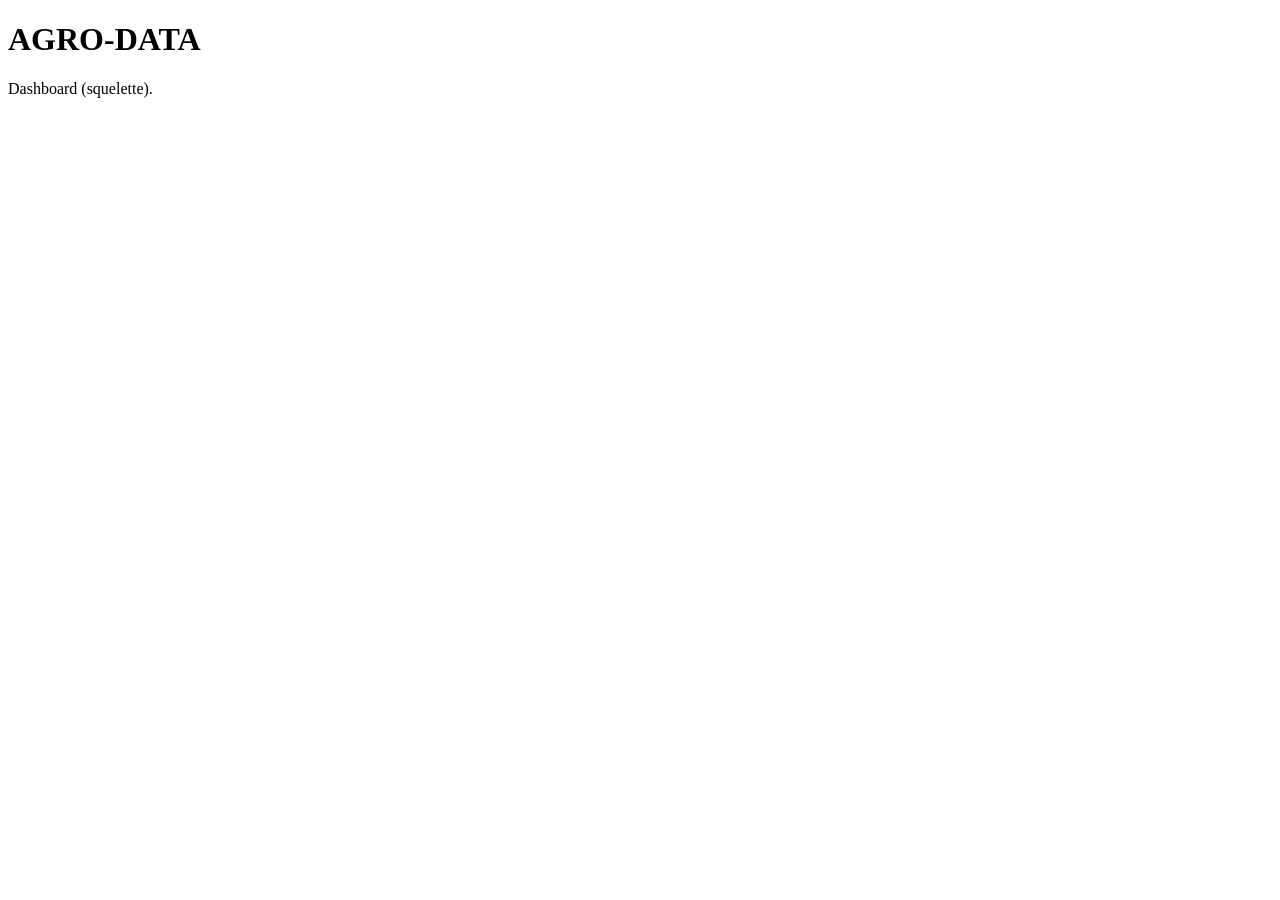
==== dashboard/app.html @ 1328eb4f "feat(structure): arborescence initiale conforme au plan de codage" ====
<!DOCTYPE html>
<html lang="fr">
<head>
  <meta charset="UTF-8">
  <meta name="viewport" content="width=device-width, initial-scale=1.0">
  <title>AGRO-DATA - Dashboard</title>
  <!-- TODO (issues #15, #16 et #22) : KPIs, graphiques, tableau, modals et toasts. -->
</head>
<body>
  <main>
    <h1>AGRO-DATA</h1>
    <p>Dashboard (squelette).</p>
  </main>
</body>
</html>
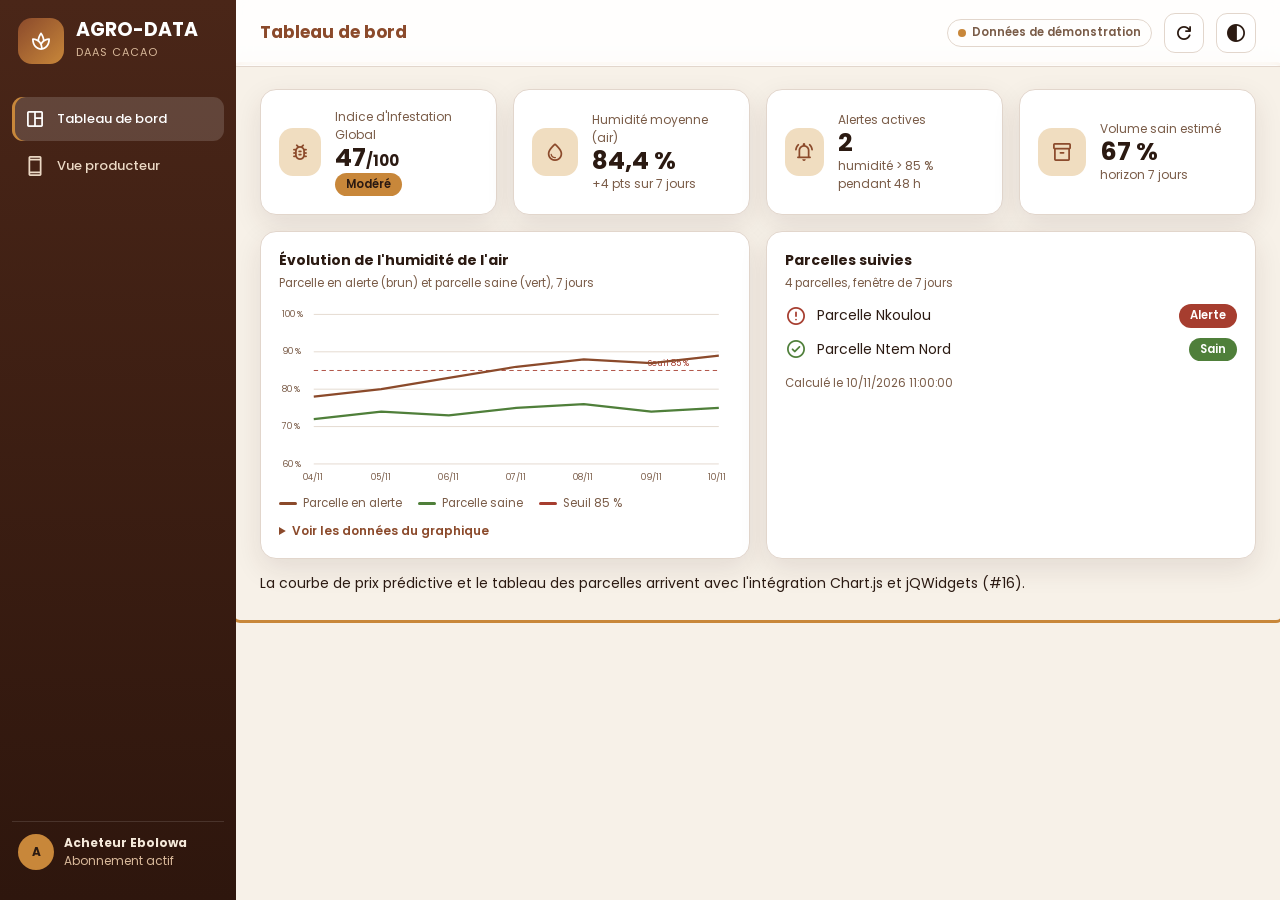
==== commit 85faeada: "feat(b2): page KPIs et vue producteur zero-texte - dashboard/app.html : coquille de l'application (b" ====
--- a/dashboard/app.html
+++ b/dashboard/app.html
@@ -2,14 +2,69 @@
 <html lang="fr">
 <head>
   <meta charset="UTF-8">
-  <meta name="viewport" content="width=device-width, initial-scale=1.0">
-  <title>AGRO-DATA - Dashboard</title>
-  <!-- TODO (issues #15, #16 et #22) : KPIs, graphiques, tableau, modals et toasts. -->
+  <meta name="viewport" content="width=device-width, initial-scale=1.0, viewport-fit=cover">
+  <title>AGRO-DATA - Tableau de bord</title>
+  <meta name="description" content="Indicateurs de risque de pourriture brune du cacao, Ambam, Cameroun.">
+  <!-- Écrans 2 et 5 de la maquette (docs/DESIGN_SYSTEM.md §5). Issues #15, #16, #21. -->
+  <link rel="preconnect" href="https://fonts.googleapis.com">
+  <link rel="preconnect" href="https://fonts.gstatic.com" crossorigin>
+  <link href="https://fonts.googleapis.com/css2?family=Poppins:wght@400;500;600;700&display=swap" rel="stylesheet">
+  <link href="https://fonts.googleapis.com/css2?family=Material+Symbols+Rounded:opsz,wght,FILL@20..48,300..700,0..1&display=swap" rel="stylesheet">
+  <link rel="stylesheet" href="css/tokens.css">
+  <link rel="stylesheet" href="css/app.css">
+  <script src="js/kpis.js" defer></script>
 </head>
 <body>
-  <main>
-    <h1>AGRO-DATA</h1>
-    <p>Dashboard (squelette).</p>
-  </main>
+  <a class="saut" href="#vue">Aller au contenu principal</a>
+
+  <div id="app">
+    <aside>
+      <div class="logo">
+        <i aria-hidden="true"><span class="ms">spa</span></i>
+        <div>
+          <b>AGRO-DATA</b>
+          <small>DAAS CACAO</small>
+        </div>
+      </div>
+
+      <nav id="nav" aria-label="Navigation principale">
+        <button type="button" data-vue="dash" aria-current="page">
+          <span class="ms" aria-hidden="true">space_dashboard</span>Tableau de bord
+        </button>
+        <button type="button" data-vue="prod">
+          <span class="ms" aria-hidden="true">smartphone</span>Vue producteur
+        </button>
+        <!-- Parcelles, Diagnostic IA et API REST : issues #16 et #22. -->
+      </nav>
+
+      <div class="user">
+        <i aria-hidden="true">A</i>
+        <div>
+          <b>Acheteur Ebolowa</b><br>
+          <span style="color:#d9b99a">Abonnement actif</span>
+        </div>
+      </div>
+    </aside>
+
+    <main>
+      <header>
+        <h2 id="titre">Tableau de bord</h2>
+        <span class="sp"></span>
+        <span id="etat-source" class="etat" data-source="demo" role="status">Chargement…</span>
+        <button type="button" class="ib" id="actualiser" aria-label="Actualiser les indicateurs">
+          <span class="ms" aria-hidden="true">refresh</span>
+        </button>
+        <button type="button" class="ib" id="theme" aria-label="Changer de thème" aria-pressed="false">
+          <span class="ms" aria-hidden="true">contrast</span>
+        </button>
+      </header>
+
+      <section id="vue" class="vue" tabindex="-1" aria-label="Indicateurs">
+        <p class="sub">Chargement des indicateurs…</p>
+      </section>
+    </main>
+  </div>
+
+  <div id="toast" role="status" aria-live="polite"></div>
 </body>
 </html>
--- a/dashboard/css/tokens.css
+++ b/dashboard/css/tokens.css
@@ -0,0 +1,99 @@
+/* AGRO-DATA — jetons du design system.
+ * Source : maquettes/agro-data-maquette.html (commit 10e7d3b)
+ * Documentation : docs/DESIGN_SYSTEM.md
+ * Auteur : MEKONTSO Olivier Steve (MOD-B1).
+ */
+
+:root {
+  /* Palette cacao */
+  --brun: #8b4a2b;
+  --brun-f: #3e2219;
+  --brun-m: #5a3020;
+  --or: #c8873a;
+  --creme: #f0ddc0;
+  --fond: #f7f1e8;
+  --carte: #ffffff;
+  --encre: #2b1a12;
+  --gris: #7a5c48;
+  --bord: #e2d6cc;
+
+  /* Sémantique des niveaux (RM2) : ne pas modifier sans mettre à jour le CDC */
+  --ok: #4f7f3a;
+  --mod: #c8873a;
+  --ko: #a63d2f;
+
+  /* Formes */
+  --r-carte: 16px;
+  --r-champ: 12px;
+  --r-boite: 20px;
+  --r-modale: 18px;
+  --r-pastille: 99px;
+  --ombre: 0 10px 28px rgba(62, 34, 25, 0.1);
+  --ombre-boite: 0 24px 60px rgba(0, 0, 0, 0.4);
+
+  /* Typographie */
+  --police: "Poppins", system-ui, sans-serif;
+  --police-icones: "Material Symbols Rounded";
+  --texte: 14px;
+  --titre-ecran: 17px;
+  --titre-carte: 14px;
+  --libelle: 12px;
+  --valeur-kpi: 25px;
+  --libelle-tableau: 11px;
+
+  /* Mise en page */
+  --largeur-barre-laterale: 236px;
+  --largeur-contenu: 1200px;
+  --gap: 16px;
+  --rupture: 820px;
+
+  color-scheme: light;
+}
+
+@media (prefers-color-scheme: dark) {
+  :root:not([data-theme="light"]) {
+    --fond: #1e120d;
+    --carte: #2b1a12;
+    --encre: #f5e9da;
+    --gris: #c9ae98;
+    --bord: #4a2e22;
+    --creme: #3a2419;
+    color-scheme: dark;
+  }
+}
+
+:root[data-theme="dark"] {
+  --fond: #1e120d;
+  --carte: #2b1a12;
+  --encre: #f5e9da;
+  --gris: #c9ae98;
+  --bord: #4a2e22;
+  --creme: #3a2419;
+  color-scheme: dark;
+}
+
+/* Icône Material Symbols : <span class="ms">water_drop</span> */
+.ms {
+  font-family: var(--police-icones);
+  font-weight: 400;
+  font-style: normal;
+  font-size: 22px;
+  line-height: 1;
+  vertical-align: middle;
+  display: inline-block;
+  font-feature-settings: "liga";
+}
+
+/* Pastille de niveau : toujours accompagnée du libellé, jamais la couleur seule */
+.pill {
+  display: inline-block;
+  padding: 3px 11px;
+  border-radius: var(--r-pastille);
+  font-size: 11.5px;
+  font-weight: 600;
+  color: #fff;
+}
+
+.pill.ok { background: var(--ok); }
+.pill.mod { background: var(--mod); }
+.pill.ko { background: var(--ko); }
--- a/dashboard/css/app.css
+++ b/dashboard/css/app.css
@@ -0,0 +1,563 @@
+/* AGRO-DATA — mise en page et composants de l'application.
+ * Source : maquettes/agro-data-maquette.html (commit 10e7d3b)
+ * Jetons : dashboard/css/tokens.css — Documentation : docs/DESIGN_SYSTEM.md
+ * Auteur : MEKONTSO Olivier Steve (MOD-B2, issue #15).
+ *
+ * Corrige les trois points d'accessibilité relevés dans le design system §7 :
+ * focus clavier visible, prefers-reduced-motion, contraste de la pastille
+ * « modéré » (texte encre sur --mod au lieu de blanc).
+ */
+
+* {
+  box-sizing: border-box;
+  margin: 0;
+  padding: 0;
+}
+
+html {
+  height: 100%;
+  padding-top: env(safe-area-inset-top, 0px);
+  background: var(--fond);
+}
+
+body {
+  min-height: 100%;
+  font-family: var(--police);
+  font-size: var(--texte);
+  line-height: 1.5;
+  color: var(--encre);
+  background: var(--fond);
+  -webkit-font-smoothing: antialiased;
+}
+
+/* Lien d'évitement : premier élément focusable de la page */
+.saut {
+  position: absolute;
+  left: 12px;
+  top: -60px;
+  z-index: 300;
+  padding: 10px 16px;
+  border-radius: var(--r-champ);
+  background: var(--brun);
+  color: #fff;
+  font-weight: 600;
+  text-decoration: none;
+  transition: top 0.15s;
+}
+
+.saut:focus {
+  top: 12px;
+}
+
+/* Focus clavier visible partout (absent de la maquette) */
+:focus-visible {
+  outline: 3px solid var(--or);
+  outline-offset: 2px;
+  border-radius: 4px;
+}
+
+/* ===== Structure ===== */
+#app {
+  display: flex;
+  min-height: 100vh;
+}
+
+aside {
+  position: fixed;
+  inset: 0 auto 0 0;
+  z-index: 20;
+  width: var(--largeur-barre-laterale);
+  display: flex;
+  flex-direction: column;
+  padding: 18px 12px;
+  color: #f5e9da;
+  background: linear-gradient(180deg, #4a2618, #2e160d);
+}
+
+.logo {
+  display: flex;
+  gap: 12px;
+  align-items: center;
+  margin-bottom: 22px;
+  padding: 0 6px;
+}
+
+.logo i {
+  display: grid;
+  place-items: center;
+  width: 46px;
+  height: 46px;
+  border-radius: 14px;
+  background: linear-gradient(135deg, var(--brun), var(--or));
+  color: #fff;
+}
+
+.logo b {
+  display: block;
+  font-size: 19px;
+  line-height: 1.1;
+  color: #fff;
+}
+
+.logo small {
+  font-size: 11px;
+  letter-spacing: 1px;
+  color: #d9b99a;
+}
+
+aside nav {
+  flex: 1;
+  margin-top: 8px;
+}
+
+aside nav button {
+  display: flex;
+  gap: 11px;
+  align-items: center;
+  width: 100%;
+  margin: 3px 0;
+  padding: 11px 12px;
+  border: none;
+  border-radius: 11px;
+  background: none;
+  color: #ebd9c5;
+  font: inherit;
+  font-size: 13px;
+  font-weight: 500;
+  text-align: left;
+  cursor: pointer;
+}
+
+aside nav button:hover {
+  background: rgba(255, 255, 255, 0.09);
+}
+
+/* L'entrée active porte une barre --or à gauche (design system §5) */
+aside nav button[aria-current="page"] {
+  color: #fff;
+  background: rgba(255, 255, 255, 0.15);
+  box-shadow: inset 3px 0 0 var(--or);
+}
+
+.user {
+  display: flex;
+  gap: 10px;
+  align-items: center;
+  padding: 12px 6px;
+  border-top: 1px solid rgba(255, 255, 255, 0.12);
+  font-size: 12px;
+}
+
+.user i {
+  display: grid;
+  place-items: center;
+  width: 36px;
+  height: 36px;
+  border-radius: 50%;
+  background: var(--or);
+  color: #2b1a12;
+  font-style: normal;
+  font-weight: 700;
+}
+
+main {
+  flex: 1;
+  min-width: 0;
+  margin-left: var(--largeur-barre-laterale);
+}
+
+header {
+  position: sticky;
+  top: 0;
+  z-index: 10;
+  display: flex;
+  gap: 12px;
+  align-items: center;
+  padding: 13px 24px;
+  border-bottom: 1px solid var(--bord);
+  background: color-mix(in srgb, var(--carte) 90%, transparent);
+  backdrop-filter: blur(8px);
+}
+
+header h2 {
+  font-size: var(--titre-ecran);
+  color: var(--brun);
+}
+
+.sp {
+  flex: 1;
+}
+
+.ib {
+  padding: 8px;
+  border: 1px solid var(--bord);
+  border-radius: 11px;
+  background: var(--carte);
+  color: var(--encre);
+  cursor: pointer;
+}
+
+.ib:hover {
+  border-color: var(--or);
+}
+
+.vue {
+  max-width: var(--largeur-contenu);
+  padding: 22px 24px calc(24px + env(safe-area-inset-bottom, 0px));
+}
+
+/* Indicateur de source des données : API réelle ou jeu de démonstration */
+.etat {
+  display: inline-flex;
+  gap: 6px;
+  align-items: center;
+  padding: 4px 10px;
+  border: 1px solid var(--bord);
+  border-radius: var(--r-pastille);
+  color: var(--gris);
+  font-size: 11.5px;
+  font-weight: 600;
+}
+
+.etat::before {
+  content: "";
+  width: 8px;
+  height: 8px;
+  border-radius: 50%;
+  background: var(--gris);
+}
+
+.etat[data-source="api"]::before {
+  background: var(--ok);
+}
+
+.etat[data-source="demo"]::before {
+  background: var(--mod);
+}
+
+/* ===== Grilles et cartes ===== */
+.grille {
+  display: grid;
+  gap: var(--gap);
+}
+
+.g4 {
+  grid-template-columns: repeat(auto-fit, minmax(210px, 1fr));
+}
+
+.g2 {
+  grid-template-columns: repeat(auto-fit, minmax(340px, 1fr));
+  margin-top: var(--gap);
+}
+
+.card {
+  padding: 18px;
+  border: 1px solid var(--bord);
+  border-radius: var(--r-carte);
+  background: var(--carte);
+  box-shadow: var(--ombre);
+}
+
+.card h3 {
+  font-size: var(--titre-carte);
+  margin-bottom: 4px;
+}
+
+.card .sub {
+  margin-bottom: 12px;
+  color: var(--gris);
+  font-size: 11.5px;
+}
+
+.kpi {
+  display: flex;
+  gap: 14px;
+  align-items: center;
+}
+
+.kpi .ic {
+  display: grid;
+  place-items: center;
+  width: 48px;
+  height: 48px;
+  border-radius: 14px;
+  background: var(--creme);
+  color: var(--brun);
+}
+
+.kpi small {
+  display: block;
+  color: var(--gris);
+  font-size: 12px;
+}
+
+.kpi b {
+  display: block;
+  font-size: var(--valeur-kpi);
+  line-height: 1.15;
+}
+
+/* ===== Pastilles et barres ===== */
+/* Le texte blanc sur --mod ne passe pas le contraste AA (3,0:1) : on passe
+ * en encre, ce qui donne 5,5:1. La couleur de niveau reste inchangée. */
+.pill.mod {
+  color: var(--encre);
+}
+
+.barre {
+  height: 7px;
+  min-width: 70px;
+  overflow: hidden;
+  border-radius: 9px;
+  background: var(--bord);
+}
+
+.barre i {
+  display: block;
+  height: 100%;
+  border-radius: 9px;
+}
+
+/* ===== Graphique SVG ===== */
+.graphique {
+  margin: 0;
+}
+
+.graphique svg {
+  display: block;
+  width: 100%;
+  height: auto;
+}
+
+.graphique svg text {
+  fill: var(--gris);
+  font-family: var(--police);
+  font-size: 10px;
+}
+
+.legende {
+  display: flex;
+  gap: 16px;
+  flex-wrap: wrap;
+  margin-top: 8px;
+  color: var(--gris);
+  font-size: 11.5px;
+}
+
+.legende span {
+  display: inline-flex;
+  gap: 6px;
+  align-items: center;
+}
+
+.legende i {
+  width: 18px;
+  height: 3px;
+  border-radius: 2px;
+}
+
+/* Alternative textuelle du graphique, pour les lecteurs d'écran */
+details.donnees {
+  margin-top: 10px;
+  font-size: 12px;
+}
+
+details.donnees summary {
+  color: var(--brun);
+  font-weight: 600;
+  cursor: pointer;
+}
+
+details.donnees table {
+  margin-top: 8px;
+}
+
+/* ===== Tableaux ===== */
+.scroll {
+  overflow-x: auto;
+}
+
+table {
+  width: 100%;
+  min-width: 480px;
+  border-collapse: collapse;
+  font-size: 13px;
+}
+
+th {
+  padding: 10px;
+  border-bottom: 2px solid var(--bord);
+  color: var(--gris);
+  font-size: var(--libelle-tableau);
+  letter-spacing: 0.8px;
+  text-align: left;
+  text-transform: uppercase;
+}
+
+td {
+  padding: 11px 10px;
+  border-bottom: 1px solid var(--bord);
+}
+
+/* ===== Vue producteur « zéro-texte » ===== */
+.zt {
+  max-width: 460px;
+  margin: 0 auto;
+  text-align: center;
+}
+
+.feu {
+  display: grid;
+  place-items: center;
+  width: 190px;
+  height: 190px;
+  margin: 10px auto 22px;
+  border-radius: 50%;
+  color: #fff;
+  box-shadow: 0 14px 40px rgba(0, 0, 0, 0.25);
+}
+
+.feu .ms {
+  font-size: 96px;
+}
+
+.gros {
+  display: grid;
+  grid-template-columns: 1fr 1fr;
+  gap: 14px;
+}
+
+.gros button {
+  padding: 24px 10px;
+  border: 2px solid var(--bord);
+  border-radius: var(--r-boite);
+  background: var(--carte);
+  color: var(--brun);
+  font: inherit;
+  cursor: pointer;
+  transition: border-color 0.2s, transform 0.2s;
+}
+
+.gros button:hover {
+  border-color: var(--or);
+  transform: translateY(-2px);
+}
+
+.gros .ms {
+  display: block;
+  margin-bottom: 6px;
+  font-size: 52px;
+}
+
+.gros b {
+  font-size: 20px;
+}
+
+/* ===== Toasts ===== */
+#toast {
+  position: fixed;
+  right: 18px;
+  bottom: calc(18px + env(safe-area-inset-bottom, 0px));
+  z-index: 200;
+  display: flex;
+  flex-direction: column;
+  gap: 8px;
+}
+
+.t {
+  display: flex;
+  gap: 10px;
+  align-items: center;
+  padding: 12px 16px;
+  border-left: 4px solid var(--or);
+  border-radius: var(--r-champ);
+  background: var(--brun-f);
+  color: #fff;
+  box-shadow: var(--ombre);
+  animation: entree 0.3s;
+}
+
+@keyframes entree {
+  from {
+    opacity: 0;
+    transform: translateY(14px);
+  }
+}
+
+/* ===== Préférences d'affichage ===== */
+@media (prefers-reduced-motion: reduce) {
+  *,
+  *::before,
+  *::after {
+    animation-duration: 0.01ms !important;
+    animation-iteration-count: 1 !important;
+    transition-duration: 0.01ms !important;
+    scroll-behavior: auto !important;
+  }
+}
+
+@media (max-width: 820px) {
+  aside {
+    position: static;
+    inset: auto;
+    width: 100%;
+    flex-direction: row;
+    align-items: center;
+    padding: 8px;
+    overflow-x: auto;
+  }
+
+  aside .logo b,
+  aside .logo small,
+  aside .user {
+    display: none;
+  }
+
+  aside .logo {
+    margin: 0;
+  }
+
+  aside nav {
+    display: flex;
+    margin: 0;
+  }
+
+  aside nav button {
+    width: auto;
+    white-space: nowrap;
+  }
+
+  #app {
+    flex-direction: column;
+  }
+
+  main {
+    margin-left: 0;
+  }
+
+  .vue {
+    padding: 16px;
+  }
+
+  header {
+    padding: 12px 16px;
+  }
+}
+
+/* ===== Impression ===== */
+@media print {
+  aside,
+  header .ib,
+  #toast {
+    display: none;
+  }
+
+  main {
+    margin-left: 0;
+  }
+
+  .card {
+    box-shadow: none;
+    break-inside: avoid;
+  }
+}
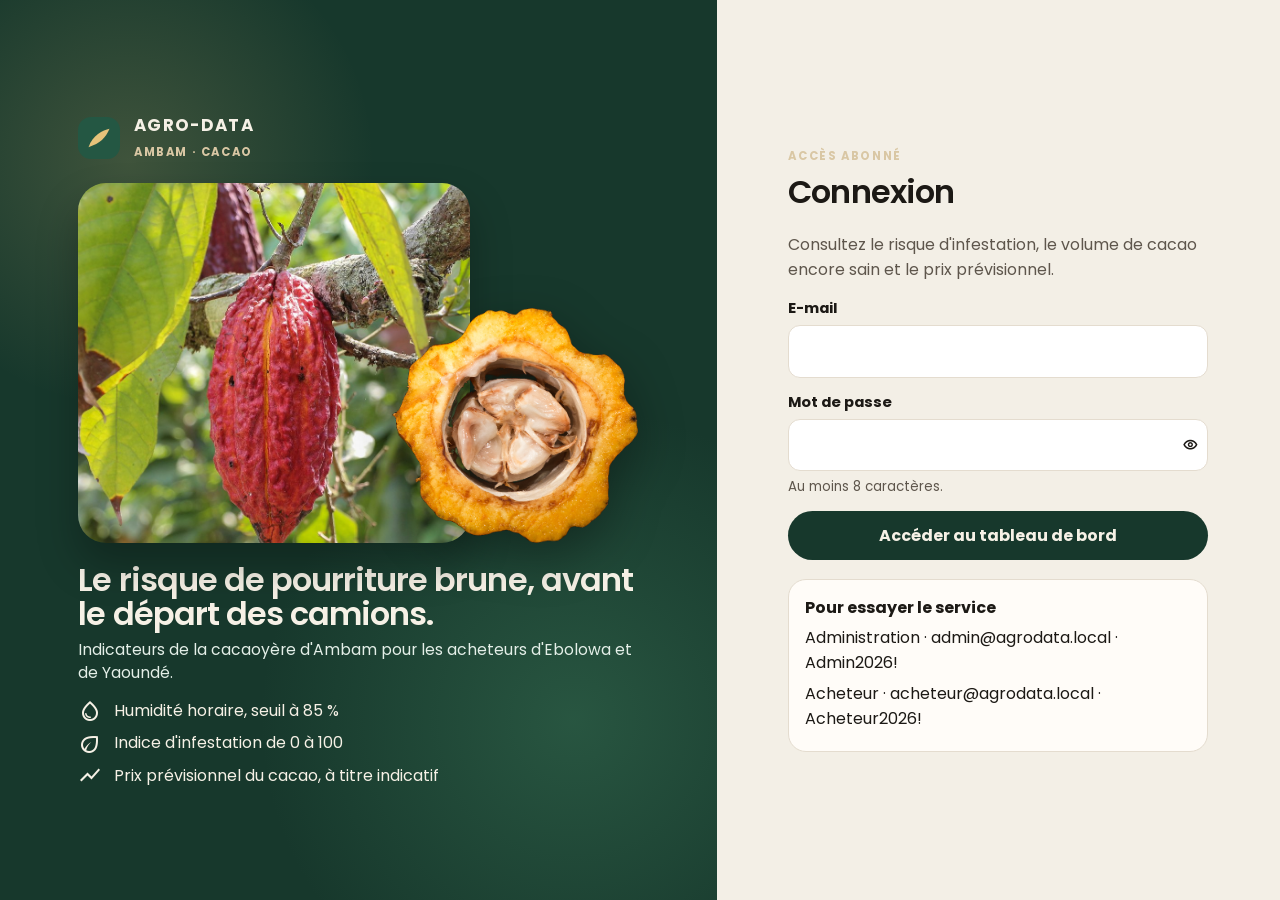
==== commit c4df1bc0: "version fonctionnelle" ====
--- a/dashboard/app.html
+++ b/dashboard/app.html
@@ -1,70 +1,94 @@
+<!--
+  Rôle : application dashboard (indicateurs, graphiques, tableaux, gestion).
+  Auteur : NEGOUE Patrick
+  Bloc : B (MOD-B3, MOD-B4)
+-->
 <!DOCTYPE html>
 <html lang="fr">
 <head>
-  <meta charset="UTF-8">
-  <meta name="viewport" content="width=device-width, initial-scale=1.0, viewport-fit=cover">
-  <title>AGRO-DATA - Tableau de bord</title>
-  <meta name="description" content="Indicateurs de risque de pourriture brune du cacao, Ambam, Cameroun.">
-  <!-- Écrans 2 et 5 de la maquette (docs/DESIGN_SYSTEM.md §5). Issues #15, #16, #21. -->
+  <meta charset="utf-8">
+  <meta name="viewport" content="width=device-width, initial-scale=1">
+  <title>Tableau de bord · AGRO-DATA</title>
+  <link rel="icon" href="data:image/svg+xml,%3Csvg xmlns='http://www.w3.org/2000/svg' viewBox='0 0 32 32'%3E%3Crect width='32' height='32' rx='8' fill='%2317382c'/%3E%3Cpath d='M8 23c3-9 11-13 16-14-3 7-7 11-16 14z' fill='%23e7c27a'/%3E%3C/svg%3E">
   <link rel="preconnect" href="https://fonts.googleapis.com">
   <link rel="preconnect" href="https://fonts.gstatic.com" crossorigin>
-  <link href="https://fonts.googleapis.com/css2?family=Poppins:wght@400;500;600;700&display=swap" rel="stylesheet">
-  <link href="https://fonts.googleapis.com/css2?family=Material+Symbols+Rounded:opsz,wght,FILL@20..48,300..700,0..1&display=swap" rel="stylesheet">
-  <link rel="stylesheet" href="css/tokens.css">
+  <link href="https://fonts.googleapis.com/css2?family=Poppins:wght@400;500;600;700&family=Material+Symbols+Outlined:opsz,wght,FILL,GRAD@24,400,0,0&display=swap" rel="stylesheet">
+  <link rel="stylesheet" href="vendor/jqwidgets/styles/jqx.base.css">
   <link rel="stylesheet" href="css/app.css">
-  <script src="js/kpis.js" defer></script>
+  <script>
+    if (location.protocol === "file:") document.documentElement.classList.add("file-protocol");
+  </script>
 </head>
 <body>
-  <a class="saut" href="#vue">Aller au contenu principal</a>
-
-  <div id="app">
-    <aside>
-      <div class="logo">
-        <i aria-hidden="true"><span class="ms">spa</span></i>
+  <p class="file-banner">
+    Ouvrez AGRO-DATA depuis son adresse web. Le fichier ouvert directement dans le navigateur ne charge pas la configuration.
+  </p>
+  <div class="app-shell">
+    <aside class="sidebar" id="sidebar">
+      <div class="brand">
+        <svg width="36" height="36" viewBox="0 0 32 32" aria-hidden="true">
+          <rect width="32" height="32" rx="10" fill="#245743"/>
+          <path d="M8 23c3-9 11-13 16-14-3 7-7 11-16 14z" fill="#e7c27a"/>
+        </svg>
         <div>
-          <b>AGRO-DATA</b>
-          <small>DAAS CACAO</small>
+          <strong>AGRO-DATA</strong>
+          <small>Ambam · cacao</small>
         </div>
       </div>
-
-      <nav id="nav" aria-label="Navigation principale">
-        <button type="button" data-vue="dash" aria-current="page">
-          <span class="ms" aria-hidden="true">space_dashboard</span>Tableau de bord
-        </button>
-        <button type="button" data-vue="prod">
-          <span class="ms" aria-hidden="true">smartphone</span>Vue producteur
-        </button>
-        <!-- Parcelles, Diagnostic IA et API REST : issues #16 et #22. -->
-      </nav>
-
-      <div class="user">
-        <i aria-hidden="true">A</i>
-        <div>
-          <b>Acheteur Ebolowa</b><br>
-          <span style="color:#d9b99a">Abonnement actif</span>
-        </div>
+      <button class="side-link is-active" type="button" data-nav="dashboard" aria-current="page"><span class="material-symbols-outlined" aria-hidden="true">dashboard</span> Tableau de bord</button>
+      <button class="side-link" type="button" data-nav="mesures"><span class="material-symbols-outlined" aria-hidden="true">monitoring</span> Mesures</button>
+      <button class="side-link" type="button" data-nav="parcelles"><span class="material-symbols-outlined" aria-hidden="true">yard</span> Parcelles</button>
+      <button class="side-link" type="button" data-nav="appareils"><span class="material-symbols-outlined" aria-hidden="true">sensors</span> Appareils</button>
+      <button class="side-link" type="button" data-nav="abonnes"><span class="material-symbols-outlined" aria-hidden="true">group</span> Abonnés</button>
+      <button class="side-link" type="button" data-nav="terrain"><span class="material-symbols-outlined" aria-hidden="true">eco</span> Lecture terrain</button>
+      <button class="side-link" type="button" data-nav="journal"><span class="material-symbols-outlined" aria-hidden="true">receipt_long</span> Journal des prix</button>
+      <div class="sidebar-foot">
+        <p id="mode-label" class="mode-label"></p>
+        <button id="reset-demo" class="btn btn-ghost" type="button" data-action="reset-demo" hidden>Réinitialiser</button>
+        <button class="btn btn-ghost" type="button" data-action="logout">Quitter</button>
       </div>
     </aside>
-
-    <main>
-      <header>
-        <h2 id="titre">Tableau de bord</h2>
-        <span class="sp"></span>
-        <span id="etat-source" class="etat" data-source="demo" role="status">Chargement…</span>
-        <button type="button" class="ib" id="actualiser" aria-label="Actualiser les indicateurs">
-          <span class="ms" aria-hidden="true">refresh</span>
-        </button>
-        <button type="button" class="ib" id="theme" aria-label="Changer de thème" aria-pressed="false">
-          <span class="ms" aria-hidden="true">contrast</span>
-        </button>
+    <button class="nav-backdrop" type="button" data-action="menu" aria-label="Fermer le menu"></button>
+    <div class="workspace">
+      <header class="topbar">
+        <div class="topbar-title">
+          <button class="icon-btn menu-btn" type="button" data-action="menu" aria-label="Ouvrir le menu" aria-expanded="false" aria-controls="sidebar">
+            <span class="material-symbols-outlined" aria-hidden="true">menu</span>
+          </button>
+          <div>
+            <p class="eyebrow">AGRO-DATA</p>
+            <h1 id="view-title">Tableau de bord</h1>
+          </div>
+        </div>
+        <div class="user-chip">
+          <span class="material-symbols-outlined" aria-hidden="true">account_circle</span>
+          <span>
+            <strong id="user-name"></strong>
+            <small id="user-role"></small>
+          </span>
+        </div>
       </header>
-
-      <section id="vue" class="vue" tabindex="-1" aria-label="Indicateurs">
-        <p class="sub">Chargement des indicateurs…</p>
-      </section>
-    </main>
+      <main id="view"></main>
+    </div>
   </div>
-
-  <div id="toast" role="status" aria-live="polite"></div>
+  <div id="toast-root" aria-live="polite"></div>
+  <div id="modal-root"></div>
+  <script src="vendor/jquery.min.js"></script>
+  <script src="vendor/jqwidgets/jqxcore.js"></script>
+  <script src="vendor/jqwidgets/jqxdata.js"></script>
+  <script src="vendor/jqwidgets/jqxbuttons.js"></script>
+  <script src="vendor/jqwidgets/jqxscrollbar.js"></script>
+  <script src="vendor/jqwidgets/jqxmenu.js"></script>
+  <script src="vendor/jqwidgets/jqxcheckbox.js"></script>
+  <script src="vendor/jqwidgets/jqxlistbox.js"></script>
+  <script src="vendor/jqwidgets/jqxdropdownlist.js"></script>
+  <script src="vendor/jqwidgets/jqxgrid.js"></script>
+  <script src="vendor/jqwidgets/jqxgrid.selection.js"></script>
+  <script src="vendor/jqwidgets/jqxgrid.columnsresize.js"></script>
+  <script src="vendor/jqwidgets/jqxgrid.filter.js"></script>
+  <script src="vendor/jqwidgets/jqxgrid.sort.js"></script>
+  <script src="vendor/jqwidgets/jqxgrid.pager.js"></script>
+  <script src="vendor/chart.umd.min.js"></script>
+  <script type="module" src="js/app.js"></script>
 </body>
 </html>
--- a/dashboard/vendor/jqwidgets/styles/jqx.base.css
+++ b/dashboard/vendor/jqwidgets/styles/jqx.base.css
@@ -0,0 +1,9267 @@
+﻿:root {
+    --jqx-grid-row-height: 36px;
+    --jqx-grid-column-height: 48px;
+    --jqx-grid-show-column-lines: 1;
+    --jqx-list-item-height: -1;
+    --jqx-grid-filter-menu-items-height: 30px;
+    --jqx-dropdown-animation: transform;
+    --jqx-datetimeinput-dropdown-height: 280px;
+    --jqx-datetimeinput-dropdown-width: 280px;
+    --jqx-calendar-header-height: 40px;
+    --jqx-calendar-title-height: 49px;
+    --jqx-icon-calendar: '\e829';
+    /* Code of calendar icon */
+    --jqx-icon-filter: '\f0b0';
+    /* Code of filter icon */
+    --jqx-icon-menu: '\f0c9';
+    /* Code of menu icon */
+    --jqx-icon-check: '\e908';
+    /* Code of check icon */
+    --jqx-icon-first-page: '\e900';
+    /* Code of first page icon */
+    --jqx-icon-arrow-down: '\e901';
+    /* Code of down arrow icon */
+    --jqx-icon-arrow-left: '\e902';
+    /* Code of left arrow icon */
+    --jqx-icon-arrow-right: '\e903';
+    /* Code of right arrow icon */
+    --jqx-icon-arrow-up: '\e904';
+    /* Code of up arrow icon */
+    --jqx-icon-arrow-down-filled: '\e812';
+    /* Code of filled down arrow icon */
+    --jqx-icon-arrow-left-filled: '\e816';
+    /* Code of filled left arrow icon */
+    --jqx-icon-arrow-right-filled: '\e81e';
+    /* Code of filled right arrow icon */
+    --jqx-icon-arrow-up-filled: '\e815';
+    /* Code of filled up arrow icon */
+    --jqx-icon-visibility: '\e90d';
+    /* Code of visibility icon */
+    --jqx-icon-visibility-off: '\e90e';
+    /* Code of visibility off icon */
+    --jqx-icon-last-page: '\e905';
+    /* Code of last page icon */
+    --jqx-icon-close: '\e80d';
+    /* Code of close icon */
+    --jqx-icon-search: '\e828';
+    /* Code of search icon */
+    --jqx-border-radius: 4px;
+    --jqx-font-family: "Roboto", "Helvetica Neue", Helvetica, Arial, sans-serif;
+    --jqx-font-size: 14px;
+    --jqx-action-button-size: 25px;
+}
+
+/*Rounded Corners*/
+/*top-left rounded Corners*/
+.jqx-rc-tl {
+    -moz-border-radius-topleft: 3px;
+    -webkit-border-top-left-radius: 3px;
+    border-top-left-radius: 3px;
+}
+
+/*top-right rounded Corners*/
+.jqx-rc-tr {
+    -moz-border-radius-topright: 3px;
+    -webkit-border-top-right-radius: 3px;
+    border-top-right-radius: 3px;
+}
+
+/*bottom-left rounded Corners*/
+.jqx-rc-bl {
+    -moz-border-radius-bottomleft: 3px;
+    -webkit-border-bottom-left-radius: 3px;
+    border-bottom-left-radius: 3px;
+}
+
+/*bottom-right rounded Corners*/
+.jqx-rc-br {
+    -moz-border-radius-bottomright: 3px;
+    -webkit-border-bottom-right-radius: 3px;
+    border-bottom-right-radius: 3px;
+}
+
+/*top rounded Corners*/
+.jqx-rc-t {
+    -moz-border-radius-topleft: 3px;
+    -webkit-border-top-left-radius: 3px;
+    border-top-left-radius: 3px;
+    -moz-border-radius-topright: 3px;
+    -webkit-border-top-right-radius: 3px;
+    border-top-right-radius: 3px;
+}
+
+/*bottom rounded Corners*/
+.jqx-rc-b {
+    -moz-border-radius-bottomleft: 3px;
+    -webkit-border-bottom-left-radius: 3px;
+    border-bottom-left-radius: 3px;
+    -moz-border-radius-bottomright: 3px;
+    -webkit-border-bottom-right-radius: 3px;
+    border-bottom-right-radius: 3px;
+}
+
+/*right rounded Corners*/
+.jqx-rc-r {
+    -moz-border-radius-topright: 3px;
+    -webkit-border-top-right-radius: 3px;
+    border-top-right-radius: 3px;
+    -moz-border-radius-bottomright: 3px;
+    -webkit-border-bottom-right-radius: 3px;
+    border-bottom-right-radius: 3px;
+}
+
+/*left rounded Corners*/
+.jqx-rc-l {
+    -moz-border-radius-topleft: 3px;
+    -webkit-border-top-left-radius: 3px;
+    border-top-left-radius: 3px;
+    -moz-border-radius-bottomleft: 3px;
+    -webkit-border-bottom-left-radius: 3px;
+    border-bottom-left-radius: 3px;
+}
+
+/*all rounded Corners*/
+.jqx-rc-all {
+    -moz-border-radius: 3px;
+    -webkit-border-radius: 3px;
+    border-radius: 3px;
+}
+
+/*reset rounded corners*/
+.jqx-rc-reset {
+    -moz-border-radius: 0px !important;
+    -webkit-border-radius: 0px !important;
+    border-radius: 0px !important;
+}
+
+/*Reset Style*/
+.jqx-reset {
+    padding: 0;
+    margin: 0;
+    border: none;
+    background: transparent;
+    outline: none;
+    box-sizing: content-box;
+}
+
+.jqx-clear {
+    align: left;
+    valign: top;
+    left: 0px;
+    top: 0px;
+    -webkit-appearance: none !important;
+    outline: none !important;
+    padding: 0px;
+    margin: 0px;
+}
+
+.jqx-popup {
+    box-sizing: content-box;
+}
+
+.jqx-position-reset {
+    position: static !important;
+}
+
+.jqx-border-reset {
+    border: none !important;
+}
+
+.jqx-overflow-hidden {
+    overflow: hidden !important;
+}
+
+.jqx-position-relative {
+    position: relative !important;
+}
+
+.jqx-position-absolute {
+    position: absolute !important;
+}
+
+.jqx-max-size {
+    width: 100% !important;
+    height: 100% !important;
+}
+
+.jqx-background-reset {
+    background: transparent !important;
+}
+
+/*Disable browser selection*/
+.jqx-disableselect {
+    -webkit-user-select: none;
+    -moz-user-select: none;
+    user-select: none;
+    -ms-user-select: none;
+    -webkit-touch-callout: none;
+    -webkit-tap-highlight-color: rgba(0, 0, 0, 0);
+}
+
+.jqx-enableselect {
+    -webkit-user-select: text;
+    -moz-user-select: text;
+    -ms-user-select: text;
+    user-select: all;
+}
+
+.jqx-hideborder {
+    border: none !important;
+}
+
+.jqx-hidescrollbars {
+    overflow: hidden !important;
+}
+
+/*jqxButton, jqxToggleButton, jqxRepeatButton Style*/
+.jqx-button {
+    outline: none;
+    border: 1px solid transparent;
+    padding: 5px;
+    text-align: center;
+    vertical-align: central;
+    margin: 0 0 0 0;
+    cursor: default;
+}
+
+.jqx-button[aria-disabled="true"] {
+    pointer-events: none;
+}
+
+button.jqx-button,
+input[type=button].jqx-button,
+input[type=submit].jqx-button {
+    box-sizing: border-box !important;
+    -moz-box-sizing: border-box !important;
+}
+
+.jqx-buttongroup {}
+
+.jqx-group-button-normal {
+    vertical-align: middle;
+    text-align: center;
+}
+
+/*applied to the link button's anchor element.*/
+.jqx-link {
+    text-decoration: none;
+    color: #111111;
+}
+
+/*shows elements.*/
+.jqx-visible {
+    display: block;
+}
+
+/*hides elements.*/
+.jqx-hidden {
+    display: none;
+}
+
+.jqx-widget,
+.jqx-widget-content,
+.jqx-widget-header,
+.jqx-fill-state-normal {
+    line-height: 1.231;
+}
+
+/*jqxGauge Style*/
+.jqx-gauge-label,
+.jqx-gauge-caption {
+    fill: #333333;
+    color: #333333;
+    font-size: 11px;
+    font-family: Verdana;
+}
+
+.jqx-knob {
+    text-align: center;
+}
+
+/*jqxChart Style*/
+.jqx-knob-label,
+.jqx-chart-axis-text,
+.jqx-chart-label-text,
+.jqx-chart-tooltip-text,
+.jqx-chart-legend-text {
+    fill: #333333;
+    color: #333333;
+    font-size: 11px;
+    font-family: Verdana;
+}
+
+.jqx-chart-axis-description {
+    fill: #555555;
+    color: #555555;
+    font-size: 11px;
+    font-family: Verdana;
+}
+
+.jqx-chart-title-text {
+    fill: #111111;
+    color: #111111;
+    font-size: 14px;
+    font-weight: bold;
+    font-family: Verdana;
+}
+
+.jqx-chart-title-description {
+    fill: #111111;
+    color: #111111;
+    font-size: 12px;
+    font-weight: normal;
+    font-family: Verdana;
+}
+
+/*applied to the Grid's element.*/
+.jqx-grid {
+    overflow: hidden;
+    border-style: solid;
+    border-width: 1px;
+}
+
+.jqx-grid .jqx-adaptive-table {
+    border-collapse: collapse;
+    border: none;
+    width: 100%;
+}
+
+.jqx-grid .jqx-adaptive-table td,
+.jqx-grid .jqx-adaptive-table th {
+    border-bottom: 1px solid #ddd;
+    padding: 8px;
+    overflow: auto;
+}
+
+.jqx-grid .jqx-adaptive-table tr:nth-child(even) {
+    background-color: #f2f2f2;
+}
+
+.jqx-grid .jqx-adaptive-table th {
+    padding-top: 12px;
+    padding-bottom: 12px;
+    text-align: left;
+    background-color: #4CAF50;
+    color: white;
+}
+
+.jqx-grid .jqx-adaptive-view a {
+    padding: 10px;
+    text-decoration: none;
+    color: orangered;
+}
+
+/*applied to the Pager.*/
+.jqx-grid-pager {
+    border: none;
+    border-top: 1px solid transparent;
+}
+
+/*applied to the Top Pager.*/
+.jqx-grid-pager-top {
+    border: none;
+    border-bottom: 1px solid transparent;
+}
+
+.jqx-grid-pager-number {
+    padding: 2px 5px;
+    text-decoration: none;
+    margin: 1px;
+    border: 1px solid transparent;
+    color: inherit !important;
+    outline: none;
+    font-weight: normal !important;
+    line-height: 14px;
+}
+
+.jqx-grid-menu-item-touch {
+    padding-top: 6px !important;
+    padding-bottom: 6px !important;
+}
+
+/*applied to the Grid's bottom-right area between the horizontal and vertical scrollbars.*/
+.jqx-grid-bottomright {}
+
+/*applied to the Grid's header area.*/
+.jqx-grid-header {
+    border-style: solid;
+    border-width: 0px 0px 1px 0px;
+    overflow: hidden;
+    border-color: transparent;
+    margin: 0px;
+    padding: 0px;
+}
+
+/*applied to the columns.*/
+.jqx-grid-column-header,
+.jqx-grid-columngroup-header {
+    border-style: solid;
+    border-width: 0px 1px 0px 0px;
+    border-color: transparent;
+    white-space: nowrap;
+    border-style: solid;
+    font-weight: normal;
+    overflow: hidden;
+    text-align: left;
+    padding: 0px;
+    margin: 0px;
+}
+
+.jqx-grid-column-header-rtl,
+.jqx-grid-columngroup-header-rtl {
+    border-width: 0px 0px 0px 1px;
+}
+
+.jqx-grid-columngroup-header {
+    border-bottom-width: 1px;
+    border-left-width: 1px;
+}
+
+/*applied to the column's button.*/
+.jqx-grid-column-menubutton {
+    border-style: solid;
+    border-width: 0px 0px 0px 1px;
+    border-color: transparent;
+    background-image: url('images/icon-menu-small.png') !important;
+    background-repeat: no-repeat;
+    background-position: center !important;
+    cursor: pointer;
+}
+
+.jqx-grid-column-menubutton-rtl {
+    border-width: 0px 1px 0px 0px;
+}
+
+/*applied to the column's sort button when the sort order is ascending.*/
+.jqx-grid-column-sortascbutton {
+    border: none;
+    background-image: url('images/sortascbutton.png');
+    background-repeat: no-repeat;
+    background-position: center;
+    cursor: pointer;
+}
+
+/*applied to the column's sort button when the sort order is descending.*/
+.jqx-grid-column-sortdescbutton {
+    border: none;
+    background-image: url('images/sortdescbutton.png');
+    background-repeat: no-repeat;
+    background-position: center;
+    cursor: pointer;
+}
+
+/*applied to the column's filter button.*/
+.jqx-grid-column-filterbutton {
+    border: none;
+    background-image: url('images/filter.png');
+    background-repeat: no-repeat;
+    background-position: center;
+    margin-top: 1px;
+}
+
+/*applied to the column's resize line.*/
+.jqx-grid-column-resizeline {
+    border-right: 1px dotted #555;
+}
+
+/*applied to the validation popup during cell editing.*/
+.jqx-grid-validation {
+    background: #df2227 !important;
+    color: #fff !important;
+    padding: 4px 8px;
+}
+
+.jqx-grid-validation-label {
+    color: #fff !important;
+    background: #df2227 !important;
+    border: 1px solid #df2227 !important;
+}
+
+.jqx-grid-validation-arrow-up {
+    background-image: url('images/red_arrow_up.png');
+    background-repeat: no-repeat;
+    background-position: center center;
+}
+
+.jqx-grid-validation-arrow-down {
+    background-image: url('images/red_arrow_down.png');
+    background-repeat: no-repeat;
+    background-position: center center;
+}
+
+/*applied to the column's resize start line.*/
+.jqx-grid-column-resizestartline {
+    border-right: 1px solid #444;
+}
+
+/*applied to the sort ascending menu item in the Grid's Context Menu*/
+.jqx-grid-sortasc-icon {
+    background-image: url('images/icon-sort-asc.png');
+    background-repeat: no-repeat;
+    background-position: left center;
+    width: 16px;
+    height: 16px;
+    float: left;
+    margin-left: -4px;
+    margin-right: 4px;
+}
+
+/*applied to the sort ascending menu item in the Grid's Context Menu*/
+.jqx-grid-sortdesc-icon {
+    background-image: url('images/icon-sort-desc.png');
+    background-repeat: no-repeat;
+    background-position: left center;
+    width: 16px;
+    height: 16px;
+    float: left;
+    margin-left: -4px;
+    margin-right: 4px;
+}
+
+/*applied to the grid menu's sort remove item/*/
+.jqx-grid-sortremove-icon {
+    background-image: url('images/icon-sort-remove.png');
+    background-repeat: no-repeat;
+    background-position: left center;
+    width: 16px;
+    height: 16px;
+    float: left;
+    margin-left: -4px;
+    margin-right: 4px;
+}
+
+/*applied to the grouping column's drag and drop item when the drop operation is allowed.*/
+.jqx-grid-drag-icon {
+    background-image: url('images/drag.png');
+    background-repeat: no-repeat;
+    background-position: left center;
+    width: 16px;
+    height: 16px;
+}
+
+/*applied to the grouping column's drag and drop item when the drop operation is not allowed.*/
+.jqx-grid-dragcancel-icon {
+    background-image: url('images/dragcancel.png');
+    background-repeat: no-repeat;
+    background-position: left center;
+    width: 16px;
+    height: 16px;
+}
+
+/*applied to the 'group by' menu item.*/
+.jqx-grid-groupby-icon {
+    background-repeat: no-repeat;
+    background-position: left center;
+    width: 16px;
+    height: 16px;
+    float: left;
+    margin-left: -4px;
+    margin-right: 4px;
+}
+
+/*applied to the column anchor tags.*/
+.jqx-grid-column-header a:link,
+.jqx-grid-column-header a:visited {
+    display: block;
+    margin: 4px;
+    height: 18px;
+    line-height: 18px !important;
+    color: inherit;
+    outline: 0 none;
+    text-decoration: none;
+    cursor: pointer;
+}
+
+.jqx-grid-toolbar a:link,
+.jqx-grid-toolbar a:visited {
+    margin: 4px;
+    height: 18px;
+    line-height: 18px !important;
+    color: inherit;
+    outline: 0 none;
+    text-decoration: none;
+    cursor: pointer;
+}
+
+/*applied to the groups header area.*/
+.jqx-grid-groups-header,
+.jqx-grid-toolbar,
+.jqx-scheduler-toolbar {
+    border-style: solid;
+    border-width: 0px 0px 1px 0px;
+    border-color: #aaa;
+    white-space: nowrap;
+    overflow: hidden;
+    text-align: left;
+    padding: 0px;
+    margin: 0px;
+}
+
+/*applied to a grouping row.*/
+.jqx-grid-groups-row {
+    font-weight: bold;
+    white-space: nowrap;
+    text-align: left;
+    padding: 0px;
+    top: 50%;
+    margin-top: -8px;
+}
+
+/*applied to the row details.*/
+.jqx-grid-groups-row-details {
+    font-weight: normal;
+}
+
+/*applied to a grouping column.*/
+.jqx-grid-group-column {
+    border: 1px solid transparent;
+    white-space: nowrap;
+    border-style: solid;
+    font-weight: normal;
+    overflow: hidden;
+    text-align: left;
+    padding: 0px;
+    margin: 0px;
+}
+
+/*applied to the lines between the group columns.*/
+.jqx-grid-group-column-line {
+    background: #aaa;
+}
+
+/*applied to the drop line indicators displayed in the grouping header.*/
+.jqx-grid-group-drag-line {
+    background: #80be09;
+}
+
+/*applied to the anchor tags inside a grouping column.*/
+.jqx-grid-group-column a:link {
+    display: block;
+    margin: 4px;
+    height: 18px;
+    line-height: 18px !important;
+    outline: 0 none;
+    text-decoration: none;
+    cursor: pointer;
+    color: inherit;
+}
+
+.jqx-grid-group-column a:visited {
+    color: inherit;
+    display: block;
+    margin: 4px;
+    height: 18px;
+    line-height: 18px !important;
+    outline: 0 none;
+    text-decoration: none;
+    cursor: pointer;
+}
+
+/*applied to a grid cell*/
+.jqx-grid-cell {
+    border-style: solid;
+    border-width: 0px 1px 1px 0px;
+    margin-right: 1px;
+    margin-bottom: 1px;
+    border-color: transparent;
+    background: #fff;
+    white-space: nowrap;
+    font-weight: normal;
+    font-size: inherit;
+    overflow: hidden;
+    position: absolute !important;
+    height: 100%;
+    outline: none;
+}
+
+.jqx-grid-cell-batch {
+    background: #46CA78 !important;
+    color: white !important;
+}
+
+.jqx-grid-cell-locked {
+    color: #aaa !important;
+}
+
+.jqx-grid-cell-left-align {
+    overflow: hidden;
+    text-overflow: ellipsis;
+    padding-bottom: 2px;
+    text-align: left;
+    margin-right: 2px;
+    margin-left: 4px;
+}
+
+.jqx-grid-cell-middle-align {
+    text-overflow: ellipsis;
+    overflow: hidden;
+    padding-bottom: 2px;
+    text-align: center;
+}
+
+.jqx-grid-cell-right-align {
+    overflow: hidden;
+    text-overflow: ellipsis;
+    padding-bottom: 2px;
+    text-align: right;
+    margin-right: 4px;
+    margin-left: 2px;
+}
+
+/*applied to a grid cell that is part of a rows group.*/
+.jqx-grid-group-cell {
+    overflow: hidden;
+    position: absolute !important;
+    height: 100%;
+    background: #fff;
+}
+
+/*applied to the grid cells in the sort column*/
+.jqx-grid-cell-sort {
+    background-color: #f0f0f0;
+}
+
+/*applied to the grid cells in the filter column*/
+.jqx-grid-cell-filter {
+    background-color: #e6e6e6;
+}
+
+.jqx-grid-cell-add-new-row {
+    background: #fdfcf3 !important;
+    color: #000 !important;
+}
+
+/*applied to the grid cells area.*/
+.jqx-grid-content {
+    border-style: solid;
+    border-width: 0px 0px 0px 0px;
+    border-color: transparent;
+    white-space: nowrap;
+    overflow: hidden;
+}
+
+/*applied to a grid cell that is part of a rows group.*/
+.jqx-grid-group-cell,
+.jqx-grid-empty-cell {
+    border-style: solid;
+    border-width: 0px 0px 1px 0px;
+    white-space: nowrap;
+    font-weight: normal;
+}
+
+.jqx-widget .jqx-grid-cleared-cell,
+.jqx-grid-cleared-cell {
+    border: transparent !important;
+}
+
+.jqx-grid-cell-wrap {
+    white-space: normal !important;
+}
+
+.jqx-tree-grid-indent {
+    width: 18px;
+    display: inline-block;
+    height: 8px;
+    overflow: hidden;
+    vertical-align: top;
+}
+
+.jqx-tree-grid-title {
+    text-decoration: none;
+    vertical-align: bottom;
+    line-height: 20px;
+    white-space: nowrap;
+    overflow: hidden;
+    text-overflow: ellipsis;
+}
+
+.jqx-tree-grid-collapse-button,
+.jqx-tree-grid-expand-button {
+    display: inline-block;
+    margin-top: 0px;
+    margin-right: 0px;
+    position: relative;
+    width: 18px;
+    height: 18px;
+    vertical-align: top;
+}
+
+.jqx-tree-grid-checkbox {
+    float: none !important;
+    width: 16px;
+    height: 16px;
+    cursor: pointer;
+    margin-right: 6px !important;
+    margin-left: 2px !important;
+}
+
+.jqx-tree-grid-icon {
+    float: none !important;
+    width: 14px;
+    height: 14px;
+    margin-right: 4px;
+}
+
+.jqx-tree-grid-icon-rtl {
+    margin-right: 0px;
+    margin-left: 4px;
+}
+
+.jqx-tree-grid-icon-size {
+    width: 14px;
+    height: 14px;
+    line-height: 16px;
+}
+
+.jqx-tree-grid-checkbox-tick {
+    width: 100%;
+    height: 100%;
+}
+
+.jqx-tree-grid-expand-button {
+    height: 18px;
+    width: 18px;
+    vertical-align: top;
+}
+
+/*applied to a cell in jqxDataTable*/
+.jqx-cell {
+    min-height: 23px;
+    padding: 6px 4px;
+    margin: 0;
+    border-collapse: separate;
+    border-spacing: 0px;
+    overflow: hidden;
+    text-overflow: ellipsis;
+    border: 1px solid transparent;
+    border-top-width: 0px;
+    border-left-width: 0px;
+    box-sizing: border-box;
+    -moz-box-sizing: border-box;
+    white-space: normal;
+    line-height: 1.231;
+}
+
+.jqx-grid-cell-nowrap {
+    white-space: nowrap;
+}
+
+.jqx-cell-editor {
+    padding-left: 4px !important;
+    padding-right: 3px !important;
+}
+
+.jqx-left-align {
+    text-align: left;
+}
+
+.jqx-center-align {
+    text-align: center;
+}
+
+.jqx-right-align {
+    text-align: right;
+}
+
+.jqx-top-align {
+    vertical-align: top;
+}
+
+.jqx-bottom-align {
+    vertical-align: bottom;
+}
+
+.jqx-grid-table .jqx-grid-cell {
+    position: static !important;
+    zoom: 1 !important;
+}
+
+/*applied to the Grid's Table element.*/
+.jqx-grid-table {
+    font-size: 13px;
+    table-layout: fixed;
+    margin: 0px;
+    padding: 0px;
+    border-collapse: separate;
+    border-spacing: 0px;
+    -webkit-overflow-scrolling: touch;
+    outline: none;
+    zoom: 1 !important;
+    empty-cells: show;
+    border-right: 1px solid #aaa;
+    line-height: 1.231;
+    width: auto;
+    border: none;
+}
+
+.jqx-grid-table-rtl {
+    border-left-width: 1px;
+    border-right-width: 0px;
+}
+
+.jqx-details table {
+    border-collapse: collapse;
+    table-layout: fixed;
+    border-spacing: 0px;
+}
+
+/*applied to a grid cell that is part of a details row and grouping is enabled.*/
+.jqx-grid-group-details-cell {}
+
+/*applied to a grid cell that is part of a details row.*/
+.jqx-grid-details-cell {
+    border-width: 0px 1px 0px 0px;
+}
+
+/*applied to a grid cell. Represents the alternating cell background.*/
+.jqx-grid-cell-alt {
+    background: #f9f9f9;
+}
+
+/*applied to a sorted and alternating grid cell*/
+.jqx-grid-cell-sort-alt {
+    background-color: #e5e5e5;
+}
+
+/*applied to a sorted and alternating grid cell*/
+.jqx-grid-cell-filter-alt {
+    background-color: #f0f0f0;
+}
+
+/*applied to a pinned grid cell.*/
+.jqx-grid-cell-pinned {
+    background-color: #e5e5e5;
+}
+
+/*applied to a pinned grid cell. Represents the alternating cell background.*/
+.jqx-grid-cell-pinned-alt {
+    background-color: #e5e5e5;
+}
+
+/*applied to a selected grid cell.*/
+.jqx-grid-cell-selected {
+    border-left: 0px solid transparent;
+}
+
+.jqx-grid-cell-selected.jqx-grid-cell-edit {
+    border-color: #DDDDDD !important;
+    background-color: #fff !important;
+    color: #333 !important;
+}
+
+.jqx-fill-state-focus.jqx-grid-cell-edit,
+.jqx-grid-cell-edit .jqx-fill-state-focus,
+.jqx-grid-cell-edit.jqx-fill-state-focus .jqx-action-button,
+.jqx-grid-cell-edit .jqx-numberinput-focus,
+.jqx-grid-cell-edit .jqx-combobox-content-focus {
+    border-color: #DDDDDD !important;
+}
+
+.jqx-cell-rtl {
+    border-left-width: 1px;
+    border-right-width: 0px;
+}
+
+.jqx-grid-cell-rtl {
+    border-width: 0px 0px 1px 1px;
+}
+
+.jqx-grid-table .jqx-grid-cell {
+    border-width: 0px 0px 1px 1px;
+}
+
+.jqx-grid-table-one-cell {
+    border: none;
+    border-right-width: 1px;
+    border-right-style: solid;
+    border-right-color: #aaa;
+}
+
+.jqx-grid-table .jqx-grid-cell:first-child {
+    border-left-width: 0px;
+}
+
+/*applied to the selection area.*/
+.jqx-grid-selectionarea {
+    border: 1px solid transparent;
+    opacity: 0.5;
+    filter: alpha(opacity=50);
+}
+
+/*applied to a hovered grid cell.*/
+.jqx-grid-cell-hover {
+    border-color: transparent;
+}
+
+/*applied to a grid cell when the grid is empty.*/
+.jqx-grid-empty-cell {
+    overflow: visible;
+    border-bottom: none;
+}
+
+/*applied to the Grid when its loading the data.*/
+.jqx-grid-load {
+    padding-right: 0px;
+    background-image: url(./images/loader.gif);
+    background-position: 50% 50%;
+    background-repeat: no-repeat;
+    z-index: 9999;
+    display: block;
+}
+
+/*applied to a group's collapse button.*/
+.jqx-grid-group-collapse {
+    padding-right: 0px;
+    background-image: url(./images/icon-right.png);
+    background-position: 50% 50%;
+    background-repeat: no-repeat;
+    cursor: pointer;
+}
+
+.jqx-grid-group-collapse-rtl {
+    padding-right: 0px;
+    background-image: url(./images/icon-left.png);
+    background-position: 50% 50%;
+    background-repeat: no-repeat;
+    cursor: pointer;
+}
+
+/*applied to a group's expand button.*/
+.jqx-grid-group-expand,
+.jqx-grid-group-expand-rtl {
+    padding-right: 0px;
+    background-image: url(./images/icon-down.png);
+    background-position: 50% 50%;
+    background-repeat: no-repeat;
+    cursor: pointer;
+}
+
+/*jqxProgresBar Style*/
+.jqx-progressbar {
+    position: relative;
+    overflow: hidden;
+    outline: none;
+    border: 1px solid transparent;
+    height: 2em;
+}
+
+/*applied to the progressbar's value element*/
+.jqx-progressbar-value {
+    outline: none;
+    border: 0px solid transparent;
+    height: 100%;
+}
+
+/*applied to the progress bar's vertical value element- when the widget's orientation is 'vertical'*/
+.jqx-progressbar-value-vertical {
+    outline: none;
+    border: 0px solid transparent;
+    height: 100%;
+    background: transparent;
+}
+
+/*applied to the progressbar's text element*/
+.jqx-progressbar-text {
+    font-size: 10px;
+    border: none;
+}
+
+/*applied to the progress bar when the widget is in disabled state*/
+.jqx-progressbar-disabled {
+    outline: none;
+    border: 1px solid transparent;
+    height: 2em;
+}
+
+/*jqxMenu Style*/
+.jqx-menu {
+    border: 1px solid transparent;
+    float: none;
+    margin: 0px;
+    height: 100%;
+    padding: 0px;
+    overflow: hidden;
+    text-align: left;
+}
+
+.jqx-menu-dropdown-column {
+    float: left;
+}
+
+/*applied to the menu when it is horizontal. Sets the menu's background*/
+.jqx-menu-horizontal {
+    margin: 0px;
+    padding: 0px;
+    overflow: hidden;
+    text-align: center;
+}
+
+/*applied to the menu when it is vertical. Sets the menu's background*/
+.jqx-menu-vertical {
+    text-align: left;
+}
+
+/*applied to the sub menu. Sets the sub menu's background*/
+.jqx-menu-dropdown {
+    left: 100%;
+    margin: 0px;
+    padding: 0px;
+    right: 0;
+    overflow: hidden;
+    display: none;
+    float: none;
+    width: 150px;
+    border-style: solid;
+    border-width: 1px;
+    text-align: left;
+    padding: 2px;
+}
+
+/*applied to the sub menu's ul elements.*/
+.jqx-menu-dropdown ul {
+    left: 100%;
+    margin: 0px;
+    padding: 0px;
+    right: 0;
+    overflow: hidden;
+    border: none;
+}
+
+/*applied to the menu's ul elements.*/
+.jqx-menu ul {
+    left: 100%;
+    margin: 0px;
+    padding: 2px;
+    right: 0;
+    overflow: hidden;
+    background-color: transparent;
+    border: none;
+}
+
+/*applied to the menu's li elements.*/
+.jqx-menu li,
+.jqx-menu-dropdown li {
+    line-height: 1.3 !important;
+}
+
+/*applied to the top level menu items.*/
+.jqx-menu-item-top {
+    border: 1px solid transparent;
+    text-indent: 0;
+    list-style: none;
+    padding: 4px 8px 4px 8px;
+    left: 100%;
+    overflow: hidden;
+    color: inherit;
+    right: 0;
+    margin: 0px 3px 0px 3px;
+    cursor: pointer;
+}
+
+/*applied to the sub menu items.*/
+.jqx-menu-item {
+    border: 1px solid transparent;
+    text-indent: 0;
+    list-style: none;
+    padding: 4px 8px 4px 8px;
+    margin: 1px;
+    margin-left: 3px;
+    margin-right: 3px;
+    float: none;
+    overflow: hidden;
+    left: 100%;
+    color: inherit;
+    right: 0;
+    text-align: left;
+    cursor: pointer;
+}
+
+/*applied to a sub menu item when the mouse is over the item.*/
+.jqx-menu-item-hover {
+    color: inherit;
+    right: 0;
+    list-style: none;
+    margin: 1px;
+    margin-left: 3px;
+    margin-right: 3px;
+    left: 100%;
+    padding: 4px 8px 4px 8px;
+    text-align: left;
+    cursor: pointer;
+}
+
+/*applied to a top-level menu item when the mouse is over it.*/
+.jqx-menu-item-top-hover {
+    color: inherit;
+    right: 0;
+    list-style: none;
+    margin: 0px 3px 0px 3px;
+    left: 100%;
+    padding: 4px 8px 4px 8px;
+    top: 50%;
+    cursor: pointer;
+}
+
+/*applied to a sub menu item when its sub menu is opened.*/
+.jqx-menu-item-selected {
+    right: 0;
+    list-style: none;
+    margin: 1px;
+    margin-left: 3px;
+    margin-right: 3px;
+    left: 100%;
+    padding: 4px 8px 4px 8px;
+    text-align: left;
+    cursor: pointer;
+}
+
+/*applied to a disabled sub menu item.*/
+.jqx-menu-item-disabled {}
+
+/*applied to a top-level menu item when its sub menu is opened.*/
+.jqx-menu-item-top-selected {
+    right: 0;
+    list-style: none;
+    margin: 0px 1px 0px 1px;
+    margin-left: 3px;
+    margin-right: 3px;
+    left: 100%;
+    padding: 4px 8px 4px 8px;
+    cursor: pointer;
+}
+
+/*applied to the menu separator items.*/
+.jqx-menu-item-separator {
+    text-indent: 0;
+    background-color: #ddd;
+    border: none;
+    list-style: none;
+    height: 1px;
+    line-height: 0 !important;
+    padding: 0px;
+    margin: 1px 2px 1px 2px;
+    float: none;
+    overflow: hidden;
+    left: 100%;
+    color: inherit;
+    right: 0;
+    font-size: 1px;
+}
+
+/*applied to a sub menu item when it has sub menu items. Displays right arrow icon.*/
+.jqx-menu-item-arrow-right {
+    background-image: url(./images/icon-right.png);
+}
+
+/*applied to a sub menu item when it has sub menu items. Displays down arrow icon.*/
+.jqx-menu-item-arrow-down {
+    background-image: url(./images/icon-down.png);
+}
+
+/*applied to a sub menu item when it has sub menu items. Displays up arrow icon.*/
+.jqx-menu-item-arrow-up {
+    background-image: url(./images/icon-up.png);
+}
+
+.jqx-menu-minimized {
+    position: relative;
+}
+
+.jqx-menu-title {
+    position: relative;
+    float: right;
+    margin-top: 4px;
+    padding-top: 4px;
+    padding-right: 20px;
+}
+
+.jqx-menu-minimized-button {
+    background-image: url('images/icon-menu-minimized.png');
+    background-repeat: no-repeat;
+    background-position: left center;
+    height: 24px;
+    width: 24px;
+    padding: 0px;
+    margin-left: 7px;
+    margin-top: 4px;
+    float: left;
+}
+
+.jqx-menu-ul-minimized {
+    display: block !important;
+    width: auto !important;
+}
+
+.jqx-menu-ul-minimized ul {
+    margin-top: 0px;
+    margin-bottom: 0px;
+    padding-top: 0px;
+    padding-bottom: 0px;
+    -webkit-box-shadow: none !important;
+    -moz-box-shadow: none !important;
+    -o-box-shadow: none !important;
+    box-shadow: none !important;
+}
+
+.jqx-menu-minimized li:last-child {
+    padding-bottom: 0px;
+    margin: 0px;
+}
+
+.jqx-menu-item-arrow-right,
+.jqx-menu-item-arrow-down,
+.jqx-menu-item-arrow-up,
+.jqx-menu-item-arrow-right {
+    background-position: 100% 50%;
+    background-repeat: no-repeat;
+    padding-right: 0px;
+    margin-right: -8px;
+    width: 17px;
+    height: 15px;
+}
+
+/*applied to a sub menu item when it has sub menu items. Displays left arrow icon.*/
+.jqx-menu-item-arrow-left {
+    padding-right: 0px;
+    padding-left: 5px;
+    width: 17px;
+    height: 15px;
+    background-image: url(./images/icon-left.png);
+    background-position: 0 50%;
+    background-repeat: no-repeat;
+}
+
+/*applied to a sub menu item when it has sub menu items and its sub menu is opened. Displays right arrow icon.*/
+.jqx-menu-item-arrow-right-selected {
+    background-image: url(./images/icon-right.png);
+}
+
+/*applied to a sub menu item when it has sub menu items and its sub menu is opened. Displays down arrow icon.*/
+.jqx-menu-item-arrow-down-selected {
+    background-image: url(./images/icon-down.png);
+}
+
+/*applied to a sub menu item when it has sub menu items and its sub menu is opened. Displays up arrow icon.*/
+.jqx-menu-item-arrow-up-selected {
+    background-image: url(./images/icon-up.png);
+}
+
+.jqx-menu-item-arrow-right-selected,
+.jqx-menu-item-arrow-up-selected,
+.jqx-menu-item-arrow-down-selected,
+.jqx-menu-item-arrow-top-right {
+    padding-right: 0px;
+    margin-right: -8px;
+    width: 17px;
+    height: 15px;
+    background-position: 100% 50%;
+    background-repeat: no-repeat;
+}
+
+/*applied to a top-level menu item when it has sub menu items. Displays right arrow icon.*/
+.jqx-menu-item-arrow-top-right {
+    background-image: url(./images/icon-right.png);
+}
+
+/*applied to a sub menu item when it has sub menu items and its sub menu is opened. Displays left arrow icon.*/
+.jqx-menu-item-arrow-left-selected {
+    background-image: url(./images/icon-left.png);
+}
+
+/*applied to a top-level menu item when it has sub menu items. Displays left arrow icon.*/
+.jqx-menu-item-arrow-top-left {
+    background-image: url(./images/icon-left.png);
+}
+
+.jqx-menu-item-arrow-left-selected,
+.jqx-menu-item-arrow-top-left {
+    background-position: 0 50%;
+    background-repeat: no-repeat;
+    padding-right: 0px;
+    padding-left: 5px;
+    width: 17px;
+    height: 15px;
+}
+
+/*applied to the anchor elements*/
+.jqx-menu-item a:link,
+.jqx-menu-item a:visited,
+.jqx-menu-item a:hover,
+.jqx-menu-item-top a:link,
+.jqx-menu-item-top a:visited,
+.jqx-menu-item-top a:hover {
+    font: inherit;
+    text-decoration: none;
+    color: inherit;
+    outline: none;
+    background-color: transparent;
+}
+
+/*applied to the menu widget when it is disabled.*/
+.jqx-menu-disabled {
+    cursor: default;
+}
+
+/*applied to the anchor elements of all disabled menu items.*/
+.jqx-menu-disabled a:link {
+    cursor: default;
+    text-decoration: none;
+}
+
+.jqx-menu-disabled a:visited {
+    cursor: default;
+    text-decoration: none;
+}
+
+.jqx-menu-disabled a:hover {
+    cursor: default;
+}
+
+.jqx-menu-dropdown {
+    right: -1px;
+}
+
+/*jqxtree Style*/
+.jqx-tree {
+    left: 100%;
+    right: 0;
+    float: none;
+    margin: 0px;
+    border-style: solid;
+    border-width: 1px;
+    padding: 0px;
+    overflow: hidden;
+    text-align: left;
+    outline: none;
+    white-space: nowrap;
+    line-height: 14px !important;
+}
+
+/*applied to the jqxTree root UL element.*/
+.jqx-tree-dropdown-root {
+    left: 100%;
+    padding: 0px 5px 0px 5px;
+    right: 0;
+    display: block;
+    float: none;
+    background-color: transparent;
+    border-style: solid;
+    border-width: 0px;
+    border-color: #fff;
+    text-align: left;
+    outline: none;
+    white-space: nowrap;
+    margin: 0px;
+}
+
+.jqx-tree-dropdown-root-rtl {
+    padding: 0px 5px 0px 0px;
+    text-align: right;
+    float: right;
+    margin: 0px;
+}
+
+/*applied to the jqxTree UL elements.*/
+.jqx-tree-dropdown {
+    left: 100%;
+    margin: 0px;
+    padding: 0px 0px 0px 10px;
+    right: 0;
+    display: block;
+    float: none;
+    background-color: transparent;
+    border-style: solid;
+    border-width: 0px;
+    border-color: transparent;
+    text-align: left;
+    outline: none;
+}
+
+.jqx-tree-dropdown-rtl {
+    padding: 3px 0px 0px 0px;
+    text-align: right;
+}
+
+/*applied to a tree item.*/
+.jqx-tree-item {
+    border: 1px solid transparent;
+    text-indent: 0;
+    list-style: none;
+    padding: 3px;
+    margin: 0px;
+    float: none;
+    overflow: hidden;
+    left: 100%;
+    right: 0;
+    text-align: left;
+    cursor: default;
+    text-decoration: none;
+}
+
+/*applied to the jqxTree LI elements.*/
+.jqx-tree-item-li {
+    text-indent: 0;
+    background-color: transparent;
+    border: 0px solid transparent;
+    list-style: none;
+    left: 100%;
+    right: 0;
+    text-align: left;
+    outline: none;
+    margin: 0px;
+    margin-top: 1px;
+    padding: 0px;
+}
+
+/*applied to the last LI elements in an UL element.*/
+.jqx-tree-item-u-last {
+    margin: 0px 0px 0px 0px;
+}
+
+/*applied to a tree item when the mouse is over the item.*/
+.jqx-tree-item-hover {
+    color: inherit;
+    right: 0;
+    padding: 3px;
+    margin: 0px;
+    list-style: none;
+    left: 100%;
+    cursor: pointer;
+    text-decoration: none;
+}
+
+/*applied to a tree item when the item is selected.*/
+.jqx-tree-item-selected {
+    color: inherit;
+    right: 0;
+    padding: 3px;
+    margin: 0px;
+    list-style: none;
+    left: 100%;
+    cursor: pointer;
+    text-decoration: none;
+}
+
+.jqx-tree-item-rtl {
+    text-align: right;
+}
+
+.jqx-tree-item-li-rtl {
+    text-align: right;
+}
+
+/*applied to the anchor element of a tree item.*/
+.jqx-tree-item a:link,
+.jqx-tree-item a:visited {
+    text-indent: 0;
+    background-color: transparent;
+    border: 0px solid transparent;
+    list-style: none;
+    padding: 0px;
+    margin: 0px;
+    float: none;
+    overflow: hidden;
+    left: 100%;
+    color: inherit;
+    right: 0;
+    text-align: left;
+    cursor: pointer;
+    text-decoration: none;
+    outline: none;
+}
+
+.jqx-tree-item-selected,
+.jqx-tree-item-hover a:hover {
+    color: inherit;
+}
+
+.jqx-tree-item-selected,
+.jqx-tree-item-hover a:visited {
+    color: inherit;
+}
+
+/*applied to a tree item when the item is disabled.*/
+.jqx-tree-item-disabled {}
+
+/*applied to a tree item when it has sub items and is collapsed. Displays an arrow icon next to the item.*/
+.jqx-tree-item-arrow-collapse,
+.jqx-tree-item-arrow-collapse-hover {
+    padding-right: 0px;
+    width: 17px;
+    height: 17px;
+    background-image: url(./images/icon-right.png);
+    background-position: 100% 50%;
+    background-repeat: no-repeat;
+    cursor: pointer;
+}
+
+.jqx-tree-item-arrow-collapse-rtl,
+.jqx-tree-item-arrow-collapse-hover-rtl {
+    background-image: url(./images/icon-left.png);
+}
+
+/*applied to a tree item when it has sub items and is expanded. Displays an arrow icon next to the item.*/
+.jqx-tree-item-arrow-expand,
+.jqx-tree-item-arrow-expand-hover {
+    padding-right: 0px;
+    width: 17px;
+    height: 17px;
+    background-image: url(./images/icon-down.png);
+    background-position: 100% 50%;
+    background-repeat: no-repeat;
+    cursor: pointer;
+}
+
+/*applied to the tree when it is disabled.*/
+.jqx-tree-disabled {
+    cursor: default;
+}
+
+/*applied to the anchor elements in a tree when it is disabled.*/
+.jqx-tree-disabled a:link {
+    cursor: default;
+    text-decoration: none;
+}
+
+.jqx-tree-disabled a:visited {
+    cursor: default;
+    text-decoration: none;
+}
+
+.jqx-tree-disabled a:hover {
+    cursor: default;
+}
+
+
+/*jqxTabs*/
+.jqx-tabs {
+    outline: none;
+    margin: 0 0 0 0;
+    padding: 0px;
+    overflow: hidden;
+    background: transparent;
+    border: 1px solid transparent;
+}
+
+/*applied to the tab close button.*/
+.jqx-tabs-close-button {
+    outline: none;
+    background-image: url(./images/close.png);
+    cursor: pointer;
+    margin: 0 0 0 0;
+    padding: 0 0 0 0;
+    position: relative;
+    left: 5px;
+}
+
+/*applied to the tab close button when the tab is selected.*/
+.jqx-tabs-close-button-selected {
+    outline: none;
+    background-image: url(./images/close.png);
+    cursor: pointer;
+    margin: 0 0 0 0;
+    padding: 0 0 0 0;
+}
+
+/*applied to the tab close button when the mouse is over the tab.*/
+.jqx-tabs-close-button-hover {
+    outline: none;
+    background-image: url(./images/close.png);
+    cursor: pointer;
+    margin: 0 0 0 0;
+    padding: 0 0 0 0;
+}
+
+.jqx-tabs-close-button,
+.jqx-tabs-close-button-selected,
+.jqx-tabs-close-button-hover {
+    background-repeat: no-repeat;
+    background-position: center;
+}
+
+/*applied to the tab's left scroll arrow.*/
+.jqx-tabs-arrow-left {
+    outline: none;
+    position: relative;
+    z-index: 15;
+    float: left;
+    cursor: pointer;
+    margin: 0 0 0 0;
+    padding: 0 0 0 0;
+    background-image: url('images/icon-left.png');
+    background-repeat: no-repeat;
+    background-position: center;
+}
+
+/*applied to the tab's right scroll arrow.*/
+.jqx-tabs-arrow-right {
+    outline: none;
+    position: relative;
+    z-index: 15;
+    background-image: url('images/icon-right.png');
+    background-repeat: no-repeat;
+    background-position: center;
+    float: left;
+    cursor: pointer;
+    margin: 0 0 0 0;
+    padding: 0 0 0 0;
+}
+
+.jqx-tabs-arrow-background {
+    background: #eeeeee;
+}
+
+/*applied to the tab's title.*/
+.jqx-tabs-title {
+    outline: none;
+    display: block;
+    cursor: pointer;
+    white-space: nowrap;
+    left: 100%;
+    right: 0;
+    text-indent: 0px;
+    list-style: none;
+    border: 1px solid transparent;
+    margin: 0px 2px 0px 0px;
+    overflow: hidden;
+    z-index: 1;
+    padding-left: 13px;
+    padding-right: 13px;
+    padding-bottom: 5px;
+    padding-top: 5px;
+    background: transparent;
+    height: auto;
+    position: relative;
+}
+
+.jqx-tabs-title-bottom {}
+
+.jqx-tabs-title a:link {
+    color: inherit;
+    text-decoration: none;
+}
+
+.jqx-tabs-title a:hover {
+    color: inherit;
+    text-decoration: none;
+}
+
+.jqx-tabs-title a:active {
+    color: inherit;
+    text-decoration: none;
+}
+
+.jqx-tabs-title a:visited {
+    color: inherit;
+    text-decoration: none;
+}
+
+/*applied to the tab's title when the tab is selected and the jqxTab's position property is set to 'top' .*/
+.jqx-tabs-title-selected-top {
+    z-index: 99;
+    outline: none;
+    border-top: 1px solid transparent;
+    border-left: 1px solid transparent;
+    border-right: 1px solid transparent;
+    border-bottom: 1px solid #fff;
+    background-color: #fff;
+    padding-bottom: 7px;
+}
+
+/*applied to the tab's title when the tab is selected and the jqxTab's position property is set to 'bottom' .*/
+.jqx-tabs-title-selected-bottom {
+    outline: none;
+    border-top: 1px solid #fff;
+    border-left: 1px solid transparent;
+    border-right: 1px solid transparent;
+    border-bottom: 1px solid transparent;
+    padding-top: 7px;
+    padding-bottom: 5px;
+    margin-top: -2px;
+    background-color: #fff;
+}
+
+/*applied to the tab's title when the tab is hovered and the jqxTab's position property is set to 'top' .*/
+.jqx-tabs-title-hover-top {
+    outline: none;
+    border: 1px solid transparent;
+    padding-bottom: 5px;
+}
+
+/*applied to the tab's title when the tab is hovered and the jqxTab's position property is set to 'bottom' .*/
+.jqx-tabs-title-hover-bottom {
+    outline: none;
+    border: 1px solid transparent;
+    padding-top: 5px;
+}
+
+/*applied to the tab's title when the tab is disabled.*/
+.jqx-tabs-title-disable {}
+
+/*applied to the tab's header.*/
+.jqx-tabs-header {
+    padding-left: 0px;
+    padding-right: 0px;
+    padding-top: 3px;
+    padding-bottom: 1px;
+    margin: 0px;
+    border-top: 0px solid transparent;
+    border-left: 0px solid transparent;
+    border-right: 0px solid transparent;
+    border-bottom: 1px solid #aaa;
+    background: #eeeeee;
+}
+
+/*applied to the tab's header when the position is bottom.*/
+.jqx-tabs-header-bottom {
+    padding-top: 1px;
+    padding-bottom: 3px;
+    border-top: 0px solid #aaa;
+    border-left: 0px solid transparent;
+    border-right: 0px solid transparent;
+    border-bottom: 1px solid transparent;
+}
+
+/*applied to the tab's header when the tab is collapsed.*/
+.jqx-tabs-header-collapsed {
+    border: 1px solid #aaa;
+}
+
+/*applied to the tab's header when the position is bottom and tab is collapsed.*/
+.jqx-tabs-header-collapsed-bottom {
+    border: 1px solid #aaa;
+}
+
+.jqx-tabs-collapsed {
+    border: 0px solid transparent;
+}
+
+.jqx-tabs-collapsed-bottom {
+    border: 0px solid transparent;
+}
+
+/*applied to the tab's selection tracker container element.*/
+.jqx-tabs-selection-tracker-container {
+    outline: none;
+    position: relative;
+    text-indent: 0px;
+    margin: 0 0 0 0;
+    padding: 0 0 0 0;
+    width: 100%;
+    background: transparent;
+    height: 0px;
+}
+
+/*applied to the tab's selection tracker when the jqxTab's position property is set to 'top'.*/
+.jqx-tabs-selection-tracker-top {
+    border-top: 1px solid transparent;
+    border-left: 1px solid transparent;
+    border-right: 1px solid transparent;
+    padding-bottom: 2px;
+    background-color: #fff;
+    outline: none;
+    position: absolute;
+    z-index: 10;
+}
+
+/*applied to the tab's selection tracker when the jqxTab's position property is set to 'bottom'.*/
+.jqx-tabs-selection-tracker-bottom {
+    border-left: 1px solid transparent;
+    border-right: 1px solid transparent;
+    border-bottom: 1px solid transparent;
+    background-color: #fff;
+    outline: none;
+    position: absolute;
+    z-index: 10;
+    margin-top: -1px;
+    padding-bottom: 2px;
+}
+
+/*applied to the tab's content element which represents a DIV element.*/
+.jqx-tabs-content {
+    outline: none;
+    border-bottom: 0px solid transparent;
+    border-left: 0px solid transparent;
+    border-right: 0px solid transparent;
+    border-top: 0px solid transparent;
+    text-align: left;
+    clear: both;
+}
+
+.jqx-tabs-content-element {
+    height: 100%;
+    overflow: auto;
+}
+
+/*jqxCheckBox*/
+.jqx-checkbox {
+    overflow: hidden;
+    text-align: left;
+    border: none;
+    outline: none;
+    margin: 0 0 0 0;
+    white-space: nowrap;
+    text-overflow: ellipsis;
+}
+
+/*applied to the check box.*/
+.jqx-checkbox-default {
+    text-align: left;
+    float: left;
+    padding: 0px;
+    border: 1px solid transparent;
+    outline: none;
+    margin: 0px 3px 0px 3px;
+}
+
+/*applied to the check box when the mouse cursor is over it.*/
+.jqx-checkbox-hover {
+    cursor: pointer;
+    float: left;
+    padding: 0px;
+    border: 1px solid transparent;
+    outline: none;
+    margin: 0px 3px 0px 3px;
+}
+
+/*applied to the widget when it is disabled.*/
+.jqx-checkbox-disabled {
+    cursor: default;
+    background: transparent;
+    padding: 0px;
+    border: none;
+    outline: none;
+    margin: 0px 0px 0px 0px;
+}
+
+/*applied to the check box when the widget is disabled.*/
+.jqx-checkbox-disabled-box {
+    float: left;
+    padding: 0px;
+    border: 1px solid transparent;
+    outline: none;
+    margin: 0px 3px 0px 3px;
+}
+
+/*applied to the check box when it is checked. Displays a check icon.*/
+.jqx-checkbox-check-checked {
+    float: left;
+    background: transparent url(./images/check_black.png) center center no-repeat;
+    padding: 0px;
+    border: none;
+    outline: none;
+    margin: 0 0 0 0;
+}
+
+/*applied to the check box when the widget is disabled. Displays a disabled check icon.*/
+.jqx-checkbox-check-disabled {
+    float: left;
+    background: transparent url(./images/check_disabled.png) center center no-repeat;
+    padding: 0px;
+    border: none;
+    outline: none;
+    margin: 0 0 0 0;
+}
+
+/*applied to the check box when its state is indeterminate.*/
+.jqx-checkbox-check-indeterminate {
+    float: left;
+    background: transparent url(./images/check_indeterminate_black.png) center center no-repeat;
+    padding: 0px;
+    border: none;
+    outline: none;
+    margin: 0 0 0 0;
+}
+
+/*applied to the check box when its state is indeterminate and it is disabled.*/
+.jqx-checkbox-check-indeterminate-disabled {
+    float: left;
+    background: transparent url(./images/check_indeterminate_disabled.png) center center no-repeat;
+    padding: 0px;
+    border: none;
+    outline: none;
+    margin: 0 0 0 0;
+}
+
+/*applied to the check box when its in rtl mode.*/
+.jqx-checkbox-rtl {
+    float: right;
+}
+
+/*jqxRadioButton*/
+.jqx-radiobutton {
+    overflow: hidden;
+    text-overflow: ellipsis;
+    border: none;
+    outline: none;
+    margin: 0 0 0 0;
+    white-space: nowrap;
+}
+
+/*applied to the radio button.*/
+.jqx-radiobutton-default {
+    cursor: pointer;
+    float: left;
+    background: transparent url(./images/roundbg_classic_normal.png) left center scroll repeat-x;
+    padding: 0px;
+    border: 1px solid transparent;
+    outline: none;
+    margin: 1px 3px 0px 3px;
+    -moz-border-radius: 100%;
+    -webkit-border-radius: 100%;
+    border-radius: 100%;
+}
+
+/*applied to the radio button when the mouse is over it.*/
+.jqx-radiobutton-hover {
+    cursor: pointer;
+    float: left;
+    background: transparent;
+    padding: 0px;
+    border: 1px solid transparent;
+    outline: none;
+    margin: 1px 3px 0px 3px;
+    -moz-border-radius: 100%;
+    -webkit-border-radius: 100%;
+    border-radius: 100%;
+}
+
+/*applied to the radio button when it is disabled.*/
+.jqx-radiobutton-disabled {
+    cursor: default;
+}
+
+/*applied to the radio button's radio icon when it is disabled.*/
+.jqx-radiobutton-disabled-box {}
+
+/*applied to the radio button when it is checked.*/
+.jqx-radiobutton-check-checked {
+    float: left;
+    background: transparent url(./images/roundbg_check_black.png) left top no-repeat;
+    padding: 0px;
+    border: 1px solid transparent;
+    outline: none;
+    margin: 0 0 0 0;
+    -moz-border-radius: 100%;
+    -webkit-border-radius: 100%;
+    border-radius: 100%;
+    width: 7px;
+    height: 7px;
+    margin-left: 2px;
+    margin-top: 2px;
+}
+
+/*applied to the radio button when it is checked and disabled.*/
+.jqx-radiobutton-check-disabled {}
+
+/*applied to the radio button when it is in indeterminate state.*/
+.jqx-radiobutton-check-indeterminate {
+    float: left;
+    background: transparent url(./images/roundbg_check_indeterminate.png) left top no-repeat;
+    padding: 0px;
+    border: none;
+    outline: none;
+    margin: 0 0 0 0;
+    -moz-border-radius: 100%;
+    -webkit-border-radius: 100%;
+    border-radius: 100%;
+    width: 6px;
+    height: 6px;
+    margin-left: 2px;
+    margin-top: 2px;
+}
+
+/*applied to the radio button when it is in indeterminate state and disabled.*/
+.jqx-radiobutton-check-indeterminate-disabled {}
+
+/*applied to the radio button when its in rtl mode.*/
+.jqx-radiobutton-rtl {
+    float: right;
+}
+
+/*jqxRating*/
+.jqx-rating {
+    margin: 0px;
+    padding: 0px;
+    outline: none;
+    overflow: hidden;
+}
+
+.jqx-rating-image {
+    border-width: 0px;
+}
+
+.jqx-rating-image-default {
+    margin: 0px;
+    padding: 0px;
+    outline: none;
+    background-color: transparent;
+    background-repeat: no-repeat;
+    cursor: pointer;
+    background-image: url(./images/star.png);
+    overflow: hidden;
+}
+
+/*applied to the rating when it is hovered.*/
+.jqx-rating-image-hover {
+    background-color: transparent;
+    padding: 0px;
+    background-repeat: no-repeat;
+    cursor: pointer;
+    background-image: url(./images/star_hover.png);
+    overflow: hidden;
+}
+
+/*applied to the rating when it is disabled.*/
+.jqx-rating-image-backward {
+    background-color: transparent;
+    padding: 0px;
+    background-repeat: no-repeat;
+    cursor: pointer;
+    background-image: url(./images/star_disabled.png);
+    overflow: hidden;
+}
+
+/*jqxCalendar Style*/
+.jqx-calendar {
+    border: 1px solid transparent;
+    -webkit-appearance: none;
+    overflow: hidden;
+    outline: none;
+    padding: 0px;
+    margin: 0 0 0 0;
+    cursor: default;
+    border-collapse: separate;
+}
+
+.jqx-calendar .jqx-widget-header {}
+
+.jqx-calendar>div {
+    padding: 0px;
+    box-sizing: border-box;
+}
+
+.jqx-calendar-light>div {
+    padding: 10px;
+}
+
+.jqx-calendar td {
+    padding-top: 0px;
+    padding-bottom: 0px;
+    border-collapse: separate;
+    border-spacing: 1px;
+    font-size: 13px;
+    line-height: 1.231;
+    height: auto;
+}
+
+.jqx-calendar table {
+    margin: 0px;
+    padding: 0px;
+    border-collapse: separate;
+    border-spacing: 1px;
+    font-size: 13px;
+    line-height: 1.231;
+}
+
+/*applied to the calendar's row header. This header displays the week numbers.*/
+.jqx-calendar-row-header {
+    outline: none;
+    border: 0px solid #f2f2f2;
+    padding: 0;
+    margin: 0 0 0 0;
+    cursor: default;
+}
+
+/*applied to the calendar's column. This header displays the day names.*/
+.jqx-calendar-column-header {
+    outline: none;
+    text-align: right;
+    padding: 3px;
+    border-top: none;
+    border-bottom: 1px solid transparent;
+    border-left: none;
+    border-right: none;
+    margin: 0 0 0 0;
+    cursor: default;
+}
+
+/*applied to the calendar's top-left header. This header is displayed before the day names and above the week numbers.*/
+.jqx-calendar-top-left-header {
+    outline: none;
+    border: 0px solid #f2f2f2;
+    margin: 0 0 0 0;
+    cursor: default;
+}
+
+/*applied to the calendar's navigation buttons.*/
+.jqx-calendar-title-navigation {
+    cursor: pointer;
+    background-color: transparent;
+    margin: 0;
+    padding: 0;
+    border: none;
+    width: 25px;
+    height: 25px;
+}
+
+/*applied to the month table*/
+.jqx-calendar-month {
+    margin: 0;
+    padding: 0;
+    border: none;
+    width: 100%;
+}
+
+/*applied to the calendar's title content.*/
+.jqx-calendar-title-content {
+    cursor: pointer;
+    text-align: center;
+}
+
+/*applied to the calendar's navigation title.*/
+.jqx-calendar-title-header {
+    border-left: none;
+    border-top: none;
+    border-right: none;
+    border-bottom-width: 1px;
+    border-bottom-style: solid;
+    margin: 0 0 0 0;
+}
+
+.jqx-calendar-title-header td {
+    padding-left: 0px;
+    padding-right: 0px;
+    border: none;
+}
+
+/*applied to the calendar's navigation title when the calendar is disabled.*/
+.jqx-calendar-title-header-disabled {
+    border-bottom-width: 1px;
+    border-bottom-style: solid;
+    margin: 0 0 0 0;
+    border-left: 0px solid transparent;
+    border-right: 0px solid transparent;
+    border-top: 0px solid transparent;
+}
+
+/*applied to a calendar cell.*/
+.jqx-calendar-cell {
+    border: 1px solid transparent;
+    margin: 0px;
+    outline: none;
+    text-align: center;
+    padding: 1px;
+    cursor: pointer;
+    background-color: transparent;
+}
+
+.jqx-calendar-cell td {
+    padding: 0;
+    margin: 0;
+}
+
+/*applied to a calendar cell in decade and year views.*/
+.jqx-calendar-cell-decade,
+.jqx-calendar-cell-year {
+    text-align: center;
+}
+
+.jqx-calendar .jqx-fill-state-normal {
+    background: transparent;
+    border: 1px solid transparent;
+}
+
+/*applied to a calendar cell when the cell is hidden. A cell can be hidden when the showOtherMonthDays property is false and the calendar hides the cells with dates from the other months*/
+.jqx-calendar-cell-hidden {
+    margin: 0 0 0 0;
+    visibility: hidden;
+    cursor: default;
+}
+
+/*applied to a calendar cell when the cell's date is a weekend date.*/
+.jqx-calendar-cell-weekend {
+    color: #898989 !important;
+    margin: 0 0 0 0;
+    cursor: pointer;
+}
+
+/*applied to a calendar cell when the cell's date is a special date(holiday, vacation, birthay. See the SpecialDates demo).*/
+.jqx-calendar-cell-specialDate {
+    color: #FF0000 !important;
+    background-color: transparent;
+    border: 1px solid #fff;
+    margin: 0 0 0 0;
+    cursor: pointer;
+}
+
+/*applied to a calendar cell when the cell's date is a restricted date.*/
+.jqx-calendar-cell-restrictedDate {
+    background-color: rgba(251, 132, 153, 1);
+    border: 1px solid #fff;
+    margin: 0 0 0 0;
+    cursor: pointer;
+}
+
+.jqx-calendar-cell-selected-invalid {
+    color: #FFF !important;
+    background: #FF0000 !important;
+    border: 1px solid #FF0000 !important;
+}
+
+/*applied to a calendar cell when the cell's date is the today date.*/
+.jqx-calendar-cell-today {
+    color: #898989;
+    background-color: #ffffdb;
+    border: 1px solid #fdc066;
+    margin: 0 0 0 0;
+    cursor: pointer;
+}
+
+/*applied to a calendar cell when the cell is hovered.*/
+.jqx-calendar-cell-hover {
+    margin: 0 0 0 0;
+    cursor: pointer;
+}
+
+/*applied to a calendar cell when the cell is selected.*/
+.jqx-calendar-cell-selected {
+    margin: 0 0 0 0;
+    cursor: pointer;
+}
+
+/*applied to a calendar cell when the cell's date represents a date from the previous or next month.*/
+.jqx-calendar-cell-othermonth {
+    color: #898989 !important;
+    margin: 0 0 0 0;
+    cursor: pointer;
+}
+
+/*applied to a calendar cell when the calendar is disabled.*/
+.jqx-calendar-cell-disabled {
+    color: #ccc;
+}
+
+/*applied to a calendar cell when the cell is from the row header that displays the week numbers.*/
+.jqx-calendar-row-cell {
+    outline: none;
+    text-align: center;
+    border: 1px solid transparent;
+    margin: 0 0 0 0;
+    cursor: default;
+}
+
+/*applied to a calendar cell when the cell is from the row header that displays the week numbers and the calendar is disabled.*/
+.jqx-calendar-row-cell-disabled {}
+
+.jqx-calendar-footer {
+    margin: 5px;
+    color: inherit;
+    font-size: 13px;
+}
+
+.jqx-calendar-title-container {
+    overflow: hidden;
+}
+
+/*applied to a calendar cell when the cell is from the column header that displays the day names.*/
+.jqx-calendar-column-cell {
+    overflow: hidden;
+    text-align: center;
+    outline: none;
+    font-weight: normal;
+    padding: 1px;
+    border: 1px solid transparent;
+    margin: 0 0 0 0;
+    cursor: default;
+}
+
+/*applied to a calendar cell when the cell is from the column header that displays the day names and the calendar is disabled.*/
+.jqx-calendar-column-cell-disabled {}
+
+/*applied to the calendar's cell area element.*/
+.jqx-calendar-view {
+    -webkit-appearance: none;
+    outline: none;
+    padding: 0px;
+    border: 0px solid #fff;
+    margin: 0 0 0 0;
+    cursor: default;
+}
+
+/*jqxExpander and jqxNavigationBar Style*/
+.jqx-expander {}
+
+/*applied to the Expander's header and content*/
+.jqx-expander-header,
+.jqx-expander-content {
+    border-left-width: 1px;
+    border-right-width: 1px;
+    border-left-style: solid;
+    border-right-style: solid;
+    padding-top: 5px;
+    padding-bottom: 5px;
+    padding-left: 5px;
+    padding-right: 5px;
+    outline: 0;
+}
+
+/*applid to the content of the expander header.*/
+.jqx-expander-header-content {
+    padding-left: 3px;
+}
+
+/*applid to the content of the expander header.*/
+.jqx-expander-header-content-rtl {
+    padding-right: 3px;
+}
+
+.jqx-expander-content {
+    padding-top: 0px;
+    padding-bottom: 0px;
+    overflow: auto;
+    outline: 0;
+}
+
+/*applied to the Expander's header and its content when it is on the top of the header*/
+.jqx-expander-header,
+.jqx-expander-content-top {
+    border-top-width: 1px;
+    border-top-style: solid;
+}
+
+/*applied to the Expander's header and its content when it is on the bottom of the header*/
+.jqx-expander-header,
+.jqx-expander-content-bottom {
+    border-bottom-width: 1px;
+    border-bottom-style: solid;
+}
+
+/*applied to the Expander's header*/
+.jqx-expander-header {
+    cursor: pointer;
+    overflow: hidden;
+}
+
+/*applied to the Expander's header when the expander is disabled or the toggleMode is "none"*/
+.jqx-expander-header-disabled {
+    cursor: default;
+}
+
+/*applied to the Expander's arrow*/
+.jqx-expander-arrow {
+    width: 17px;
+    height: 17px;
+    position: relative;
+}
+
+/*applied to the Expander's content if it is empty*/
+.jqx-expander-content-empty {
+    border-width: 0px;
+    padding: 0px;
+}
+
+/*applied to jqxNavigationBar. The NavigationBar internally uses jqxExpander's classes and inherits all header and content style settings from the Expander.*/
+.jqx-navigationbar {
+    border: none;
+    margin: 0px;
+    -webkit-appearance: none;
+    outline: none;
+}
+
+/*jqxPanel Style*/
+.jqx-panel {
+    border: 1px solid transparent;
+    -webkit-appearance: none;
+    outline: none;
+    padding: 0px;
+    margin: 0px;
+    cursor: default;
+    overflow: hidden;
+}
+
+/*applied to the Panel's element displayed when the horizontal and vertical scrollbars are visible and the element is positioned below the vertical scrollbar and on the right
+of the horizontal scrollbar.*/
+.jqx-panel-bottomright {}
+
+/*applied to the DropDownButton's Popup.*/
+.jqx-dropdownbutton-popup {
+    -webkit-appearance: none;
+    outline: none;
+    border: 1px solid transparent;
+}
+
+.jqx-listbox {
+    -webkit-appearance: none;
+    outline: none;
+    border: 1px solid transparent;
+    padding: 0px;
+    margin: 0px;
+    cursor: default;
+    overflow: hidden;
+}
+
+/*applied to the ListBox's element displayed when the horizontal and vertical scrollbars are visible and the element is positioned below the vertical scrollbar and on the right
+of the horizontal scrollbar.*/
+.jqx-listbox-bottomright {}
+
+/*applied to the ListBox's groups.*/
+.jqx-listitem-state-group {
+    white-space: nowrap;
+    padding: 5px 2px 5px 2px;
+    background: transparent;
+    font-weight: bold;
+    text-align: left;
+    outline: none;
+    overflow: hidden;
+    vertical-align: middle;
+    cursor: default;
+}
+
+/*applied to a list item in default state.*/
+.jqx-listitem-state-normal {
+    white-space: nowrap;
+    padding: 3px;
+    padding-top: 5px;
+    padding-bottom: 5px;
+    border: 1px solid transparent;
+    outline: none;
+    visibility: inherit;
+    display: inherit;
+    text-align: left;
+    overflow: hidden;
+    position: absolute;
+    left: 0;
+    top: 0;
+    cursor: default;
+}
+
+/*applied to a list item in hovered state.*/
+.jqx-listitem-state-hover {
+    white-space: nowrap;
+    background: transparent;
+    padding: 3px 3px 3px 3px;
+    padding-top: 5px;
+    padding-bottom: 5px;
+    border: 1px solid transparent;
+}
+
+/*applied to a list item when the item is selected.*/
+.jqx-listitem-state-selected {
+    white-space: nowrap;
+    padding: 3px 3px 3px 3px;
+    padding-top: 5px;
+    padding-bottom: 5px;
+    border: 1px solid transparent;
+}
+
+.jqx-listbox-feedback {
+    height: 1px;
+    border-top: 1px dashed #000;
+}
+
+.jqx-listitem-element {
+    -ms-touch-action: none;
+    border: none;
+    width: 100%;
+    height: 100%;
+    align: left;
+    valign: top;
+    position: absolute;
+}
+
+/*jqxComboBox Style*/
+/*applied to the jqxComboBox's content which displays the text.*/
+.jqx-combobox-content {
+    padding: 0px;
+    overflow: hidden;
+    padding-left: 0px;
+    padding-top: 0px;
+    padding-bottom: 0px;
+    padding-right: 0px;
+    margin: 0px;
+    text-align: left;
+    vertical-align: middle;
+    white-space: nowrap;
+    -webkit-appearance: none;
+    outline: none;
+    border: none;
+    -moz-border-radius-topleft: 3px;
+    -webkit-border-top-left-radius: 3px;
+    border-top-left-radius: 3px;
+    -moz-border-radius-bottomleft: 3px;
+    -webkit-border-bottom-left-radius: 3px;
+    border-bottom-left-radius: 3px;
+    border-right: 1px solid transparent;
+    -moz-background-clip: padding;
+    background-clip: padding-box;
+    -webkit-background-clip: padding-box;
+}
+
+.jqx-combobox-content-rtl {
+    border: none;
+    -moz-border-radius-topleft: 0px;
+    -webkit-border-top-left-radius: 0px;
+    border-top-left-radius: 0px;
+    -moz-border-radius-bottomleft: 0px;
+    -webkit-border-bottom-left-radius: 0px;
+    border-bottom-left-radius: 0px;
+    -moz-border-radius-topleft: 3px;
+    -webkit-border-top-left-radius: 0px;
+    border-top-right-radius: 3px;
+    -moz-border-radius-bottomright: 3px;
+    -webkit-border-bottom-right-radius: 0px;
+    border-bottom-right-radius: 3px;
+    border-right: none;
+    border-left: 1px solid transparent;
+    -moz-background-clip: padding;
+    background-clip: padding-box;
+    -webkit-background-clip: padding-box;
+}
+
+/*applied to the ComboBox's input field.*/
+.jqx-combobox-input {
+    -webkit-appearance: none;
+    -webkit-border-radius: 0px;
+    padding: 0 0 0 0;
+    outline: none;
+    border: 0px solid #aaa;
+    -moz-background-clip: padding;
+    background-clip: padding-box;
+    -webkit-background-clip: padding-box;
+}
+
+.jqx-combobox-input::-ms-clear {
+    display: none;
+}
+
+/*applied to the ComboBox's content when the widget is disabled.*/
+.jqx-combobox-content-disabled {
+    color: #AAA;
+}
+
+/*applied to the ComboBox's arrow button.*/
+.jqx-combobox-arrow-normal,
+.jqx-action-button {
+    -webkit-appearance: none;
+    outline: none;
+    overflow: hidden;
+    margin: 0 0 0 0;
+    border: none;
+    cursor: pointer;
+}
+
+/*applied to the ComboBox's arrow button*/
+.jqx-combobox-arrow-hover,
+.jqx-combobox-arrow-selected {
+    -webkit-appearance: none;
+    outline: none;
+    overflow: hidden;
+    margin: 0 0 0 0;
+}
+
+/*applied to the ComboBox in normal state.*/
+.jqx-combobox-state-normal {
+    -webkit-appearance: none;
+    outline: none;
+    border: 1px solid transparent;
+    overflow: hidden;
+    margin: 0 0 0 0;
+}
+
+/*applied to the ComboBox when the mouse is over the widget.*/
+.jqx-combobox-state-hover {
+    overflow: hidden;
+    border: 1px solid transparent;
+    margin: 0 0 0 0;
+}
+
+/*applied to the ComboBox when the popup ListBox is shown.*/
+.jqx-combobox-state-selected {
+    overflow: hidden;
+    border: 1px solid transparent;
+    margin: 0 0 0 0;
+}
+
+/*applied to the ComboBox when the widget is focused.*/
+.jqx-combobox-state-focus {
+    border: 1px solid transparent;
+}
+
+.jqx-combobox-multi-item {
+    padding: 1px 3px;
+    margin: 2px;
+    white-space: nowrap;
+    border-style: solid;
+    font-weight: normal;
+    overflow: hidden;
+    text-align: left;
+}
+
+.jqx-combobox-multi-item a:link,
+.jqx-combobox-multi-item a:visited {
+    color: inherit;
+    display: block;
+    outline: 0 none;
+    text-decoration: none;
+    cursor: pointer;
+}
+
+/*applied to the ComboBox when the widget is disabled.*/
+.jqx-combobox-state-disabled {
+    white-space: nowrap;
+    margin: 0px;
+    color: #AAA;
+}
+
+/*jqxSelect Style*/
+.jqx-select {
+    overflow: hidden;
+    padding-left: 3px;
+    padding-top: 0px;
+    padding-bottom: 0px;
+    margin: 0px;
+    -webkit-appearance: none;
+    outline: 0 none;
+}
+
+.jqx-select-content {
+    cursor: pointer;
+    text-overflow: ellipsis;
+}
+
+.jqx-select-container {
+    padding: 0;
+}
+
+.jqx-select-item {
+    padding: 3px;
+    margin: 1px;
+    white-space: normal !important;
+    cursor: default;
+}
+
+/*jqxDropDownList Style*/
+/*applied to the dropdownlist's content element which displays the selected item's text or html.*/
+.jqx-dropdownlist-content {
+    padding: 0px;
+    overflow: hidden;
+    padding-left: 4px;
+    padding-top: 0px;
+    padding-bottom: 0px;
+    margin: 0px;
+    text-align: left;
+    vertical-align: middle;
+    white-space: nowrap;
+    -webkit-appearance: none;
+    outline: 0 none;
+    border: none;
+}
+
+.jqx-dropdownlist-content-rtl {
+    padding-left: 0px;
+    padding-right: 3px;
+}
+
+.jqx-dropdownlist .jqx-icon-arrow-down {
+    width: 13px;
+}
+
+.jqx-dropdownlist .jqx-icon-arrow-up {
+    width: 13px;
+}
+
+.jqx-combobox .jqx-icon-arrow-down {
+    width: 13px;
+}
+
+.jqx-combobox .jqx-icon-arrow-up {
+    width: 13px;
+}
+
+/*applied to the dropdownlist's content element which displays the selected item's text or html and the widget is disabled. */
+.jqx-dropdownlist-content-disabled {}
+
+/*applied to the dropdownlist in default state.*/
+.jqx-dropdownlist-state-normal {
+    -webkit-appearance: none;
+    outline: none;
+    border: 1px solid transparent;
+    overflow: hidden;
+    margin: 0 0 0 0;
+    cursor: pointer;
+}
+
+/*applied to the dropdownlist in hovered state.*/
+.jqx-dropdownlist-state-hover {
+    overflow: hidden;
+    border: 1px solid transparent;
+    margin: 0 0 0 0;
+    cursor: pointer;
+}
+
+/*applied to the dropdownlist in selected state.*/
+.jqx-dropdownlist-state-selected {
+    overflow: hidden;
+    background-color: transparent;
+    border: 1px solid transparent;
+    margin: 0 0 0 0;
+    cursor: pointer;
+}
+
+/*applied to the dropdownlist in focused state.*/
+.jqx-dropdownlist-state-focus {
+    border: 1px solid #909090;
+}
+
+/*applied to the dropdownlist in disabled state.*/
+.jqx-dropdownlist-state-disabled {}
+
+/*jqxScrollBar Style*/
+.jqx-scrollbar {
+    background: transparent;
+    margin: 0;
+    padding: 0;
+    border: none;
+}
+
+/*applied to the scrollbar in default state.*/
+.jqx-scrollbar-state-normal {
+    background: #efefef;
+    margin: 0px;
+    padding: 0px;
+    border: 1px solid transparent;
+}
+
+/*applied to the scrollbar buttons in default state.*/
+.jqx-scrollbar-button-state-normal {
+    margin: 0px;
+    padding: 0px;
+    border: 1px solid transparent;
+}
+
+/*applied to the scrollbar buttons in hovered state.*/
+.jqx-scrollbar-button-state-hover {
+    margin: 0px;
+    padding: 0px;
+    border: 1px solid transparent;
+}
+
+/*applied to the scrollbar buttons in pressed state.*/
+.jqx-scrollbar-button-state-pressed {
+    margin: 0px;
+    padding: 0px;
+    border: 1px solid transparent;
+}
+
+/*applied to the horizontal scrollbar thumb in default state.*/
+.jqx-scrollbar-thumb-state-normal-horizontal {
+    margin: 0px;
+    padding: 0px;
+    background: transparent;
+    border: 1px solid transparent;
+    touch-action: none;
+}
+
+/*applied to the horizontal scrollbar thumb in hovered state.*/
+.jqx-scrollbar-thumb-state-hover-horizontal {
+    margin: 0px;
+    padding: 0px;
+    border: 1px solid transparent;
+}
+
+/*applied to the horizontal scrollbar thumb in default state.*/
+.jqx-scrollbar-thumb-state-pressed-horizontal {
+    margin: 0px;
+    padding: 0px;
+    border: 1px solid transparent;
+}
+
+/*applied to the vertical scrollbar thumb in default state.*/
+.jqx-scrollbar-thumb-state-normal {
+    margin: 0px;
+    padding: 0px;
+    border: 1px solid transparent;
+    touch-action: none;
+}
+
+/*applied to the vertical scrollbar thumb in default state.*/
+.jqx-scrollbar-thumb-state-hover {
+    margin: 0px;
+    padding: 0px;
+    background: transparent;
+    border: 1px solid transparent;
+}
+
+/*applied to the vertical scrollbar thumb in default state.*/
+.jqx-scrollbar-thumb-state-pressed {
+    margin: 0px;
+    padding: 0px;
+    background: #d1d1d1;
+    border: 1px solid #909090;
+}
+
+/* jqxWindow */
+.jqx-window {
+    position: absolute;
+    overflow: hidden;
+    border: 1px solid transparent;
+}
+
+/*applied to the jqxWindow when it’s disabled*/
+.jqx-window-disabled {}
+
+/*applied to the window’s header*/
+.jqx-window-header {
+    outline: none;
+    border-width: 0px;
+    border-bottom: 1px solid transparent;
+    overflow: hidden;
+    padding: 7px;
+    height: auto;
+    white-space: nowrap;
+    overflow: hidden;
+}
+
+/*applied to the window’s header when the window is disabled*/
+.jqx-window-header-disabled {}
+
+/*applied to the window’s content*/
+.jqx-window-content {
+    outline: none;
+    overflow: auto;
+    text-align: left;
+    background-color: transparent;
+    padding: 5px;
+    -webkit-background-clip: padding-box;
+    background-clip: padding-box;
+}
+
+/*applied to the window’s content when the window is disabled*/
+.jqx-window-content-disabled {
+    outline: none;
+    overflow: auto;
+    text-align: left;
+    padding: 5px;
+}
+
+/*applied to the window’s close button*/
+.jqx-window-close-button {
+    cursor: pointer;
+    background-image: url(./images/close.png);
+    background-repeat: no-repeat;
+    margin-top: 2px;
+}
+
+/*applied to the window's collapse button*/
+.jqx-window-collapse-button {
+    background-image: url(./images/icon-up.png);
+    cursor: pointer;
+    margin-top: 3px;
+}
+
+/*applied to the window's collapse button when the window is collapsed*/
+.jqx-window-collapse-button-collapsed {
+    margin-top: 3px;
+    cursor: pointer;
+    background-image: url(./images/icon-down.png);
+}
+
+/*setting styles of the modal window’s background*/
+.jqx-window-modal {
+    background-color: Black;
+}
+
+.jqx-window-close-button-hover {}
+
+.jqx-docking {
+    overflow: hidden;
+}
+
+.jqx-docking-panel {
+    margin: 0px;
+    padding: 0px;
+    min-height: 100px;
+}
+
+.jqx-docking-drop-indicator {
+    border-style: dashed;
+    border-width: 1px;
+    margin: 0px;
+}
+
+.jqx-docking-window {
+    margin: 0px;
+}
+
+/* jxSlider */
+/* applied to jqxSlider widget */
+.jqx-slider {
+    outline: none;
+    clear: both;
+    position: relative;
+    overflow: hidden;
+}
+
+/*applied to the ticks which can be in the top/bottom/both sides of the jqxSlider*/
+.jqx-slider-tick {
+    border-left: 1px solid transparent;
+    z-index: 9;
+}
+
+/*applied to the ticks when the slider is in horizontal mode*/
+.jqx-slider-tick-horizontal {
+    width: 1px;
+    border-left: none;
+    margin-top: 1px;
+}
+
+/*applied to the ticks when the slider is in vertical mode*/
+.jqx-slider-tick-vertical {
+    height: 1px;
+    border-top: none;
+}
+
+/*applied to the ticks container*/
+.jqx-slider-tickscontainer {
+    z-index: 10;
+    position: relative;
+    margin-top: 0px;
+    margin-bottom: 0px;
+    z-index: 9;
+}
+
+/*applied to the jqxSlider thumb used for changing/indicating current value*/
+.jqx-slider-slider {
+    cursor: pointer;
+    width: 20px;
+    height: 20px;
+    z-index: 15;
+    position: absolute;
+    left: 0px;
+    top: 0px;
+    -moz-border-radius: 100%;
+    -webkit-border-radius: 100%;
+    border-radius: 100%;
+}
+
+.jqx-slider-button {
+    cursor: pointer;
+    -moz-border-radius: 100%;
+    -webkit-border-radius: 100%;
+    border-radius: 100%;
+    box-sizing: content-box !important;
+    padding: 3px !important;
+}
+
+/*applied to the slider's thumb when the slider is in horizontal mode*/
+.jqx-slider-slider-horizontal {
+    margin-top: -9px;
+    -moz-border-radius: 100%;
+    -webkit-border-radius: 100%;
+    border-radius: 100%;
+    border: 1px solid transparent;
+}
+
+/*applied to the slider's thumb when the slider is in vertical mode*/
+.jqx-slider-slider-vertical {
+    margin-left: -9px;
+    -moz-border-radius: 100%;
+    -webkit-border-radius: 100%;
+    border-radius: 100%;
+    border: 1px solid transparent;
+}
+
+/*applied to the track where is located the thumb*/
+.jqx-slider-track {
+    height: 4px;
+    float: left;
+    position: relative;
+    z-index: 20;
+    cursor: pointer;
+}
+
+/*used in horizontal slider*/
+.jqx-slider-track-horizontal {
+    height: 4px;
+    margin-top: 2px;
+}
+
+/*used in vertical slider*/
+.jqx-slider-track-vertical {
+    width: 4px;
+}
+
+/*applied to the div which is between the thumbs in a range slider or from beginning of the track to the current thumb position in the default slider*/
+.jqx-slider-rangebar {}
+
+/* jqxSplitter */
+.jqx-splitter {
+    overflow: hidden;
+    border: 1px solid transparent;
+    position: relative;
+}
+
+/* Split bar's class when the jqxSplitter is with horizontal orientation */
+.jqx-splitter-splitbar-vertical {
+    border: 1px solid transparent;
+    border-top-width: 0px;
+    border-bottom-width: 0px;
+    cursor: e-resize;
+    cursor: col-resize;
+    position: absolute;
+}
+
+/* Split bar's mouse over state */
+.jqx-splitter-splitbar-hover {
+    background-color: transparent;
+}
+
+/* Split bar's class when the jqxSplitter is with horizontal orientation. */
+.jqx-splitter-splitbar-horizontal {
+    position: absolute;
+    border: 1px solid transparent;
+    border-left-width: 0px;
+    border-right-width: 0px;
+    cursor: n-resize;
+    cursor: row-resize;
+}
+
+/* This class is applied to the splitter when it's dragged to it's max left/right boundary */
+.jqx-splitter-splitbar-invalid {
+    background: #FF0000 !important;
+}
+
+/* This class is added to split bar's collapse button when the splitter is with vectical orientation. */
+.jqx-splitter-collapse-button-horizontal {
+    cursor: pointer;
+    width: 45px;
+    height: 5px;
+}
+
+/* This class is added to split bar's collapse button when the splitter is with horizontal orientation. */
+.jqx-splitter-collapse-button-vertical {
+    cursor: pointer;
+    width: 5px;
+    height: 45px;
+}
+
+/* This class is added when the user disable the splitter. */
+.jqx-splitter-splitbar-collapsed {
+    cursor: default;
+}
+
+/* Applied to the jqxSplitter panels. */
+.jqx-splitter-panel {
+    border: none;
+    outline: none;
+    position: absolute;
+    overflow: hidden;
+}
+
+/* This class is added to a nested splitter.*/
+.jqx-splitter-nested,
+.jqx-splitter-panel-nested {
+    border: none;
+    overflow: hidden;
+}
+
+.jqx-draggable {}
+
+.jqx-draggable-dragging {
+    border: 0px solid black;
+}
+
+.jqx-draggable-disabled {
+    cursor: default;
+}
+
+.jqx-validator-hint {
+    height: 18px;
+    width: auto;
+    display: inline-block;
+    cursor: pointer;
+    padding-left: 5px;
+    padding-right: 5px;
+    font-family: Verdana;
+    font-size: 13px;
+    border: 1px solid #6E0000;
+    background-color: #942724;
+    color: #fff;
+    z-index: 99999;
+    white-space: nowrap;
+}
+
+.jqx-validator-hint-arrow {
+    z-index: 99999;
+    height: 9px;
+    width: 9px;
+    padding: 0px;
+    margin: 0px;
+    background-color: transparent;
+    background-image: url(./images/multi-arrow.gif);
+}
+
+.jqx-validator-error-label {
+    color: #dd4b39;
+    vertical-align: top;
+    text-align: left;
+    display: block;
+    cursor: default;
+    line-height: 17px;
+}
+
+.jqx-validator-error-element {
+    border-color: #dd4b39 !important;
+}
+
+.jqx-switchbutton {
+    outline: none;
+    overflow: hidden;
+    -moz-border-radius: 5px;
+    -webkit-border-radius: 5px;
+    border-radius: 5px;
+    border: 1px solid #ccc;
+}
+
+.jqx-switchbutton[aria-disabled="true"] {
+    opacity: 0.5;
+    pointer-events: none;
+}
+
+.jqx-switchbutton-thumb {
+    display: inline-block;
+    cursor: pointer;
+    border: 1px solid #ccc;
+}
+
+.jqx-switchbutton-label {
+    font-size: 15px;
+    font-family: Sans-Serif;
+    text-align: center;
+    text-transform: uppercase;
+    font-weight: bold;
+}
+
+.jqx-switchbutton-wrapper {}
+
+.jqx-switchbutton-label-on {}
+
+.jqx-switchbutton-label-off {}
+
+/*left, right, up and down arrow icons.*/
+.jqx-left-arrow {
+    background: transparent;
+    background-image: url('images/icon-left.png');
+    cursor: pointer;
+}
+
+.jqx-right-arrow {
+    background: transparent;
+    background-image: url('images/icon-right.png');
+    cursor: pointer;
+}
+
+.jqx-icon-delete {
+    background-image: url('images/icon-delete.png');
+    background-repeat: no-repeat;
+    background-position: center;
+}
+
+.jqx-icon-edit {
+    background-image: url('images/icon-edit.png');
+    background-repeat: no-repeat;
+    background-position: center;
+}
+
+.jqx-icon-save {
+    background-image: url('images/icon-save.png');
+    background-repeat: no-repeat;
+    background-position: center;
+}
+
+.jqx-icon-cancel {
+    background-image: url('images/icon-cancel.png');
+    background-repeat: no-repeat;
+    background-position: center;
+}
+
+.jqx-icon-arrow-up,
+.jqx-icon-arrow-up-hover,
+.jqx-icon-arrow-up-selected {
+    background-image: url('images/icon-up.png');
+    background-repeat: no-repeat;
+    background-position: center;
+}
+
+.jqx-icon-arrow-down,
+.jqx-icon-arrow-down-hover,
+.jqx-icon-arrow-down-selected {
+    background-image: url('images/icon-down.png');
+    background-repeat: no-repeat;
+    background-position: center;
+}
+
+.jqx-icon-arrow-left,
+.jqx-icon-arrow-left-hover,
+.jqx-icon-arrow-left-selected {
+    background-image: url('images/icon-left.png');
+    background-repeat: no-repeat;
+    background-position: center;
+}
+
+.jqx-icon-arrow-right,
+.jqx-icon-arrow-right-hover,
+.jqx-icon-arrow-right-selected {
+    background-image: url('images/icon-right.png');
+    background-repeat: no-repeat;
+    background-position: center;
+}
+
+.jqx-icon-arrow-first,
+.jqx-icon-arrow-first-hover,
+.jqx-icon-arrow-first-selected {
+    background-image: url('images/icon-first.png');
+    background-repeat: no-repeat;
+    background-position: center;
+}
+
+.jqx-icon-arrow-last,
+.jqx-icon-arrow-last-hover,
+.jqx-icon-arrow-last-selected {
+    background-image: url('images/icon-last.png');
+    background-repeat: no-repeat;
+    background-position: center;
+}
+
+.jqx-icon-arrow-up-hover {
+    background-image: url('images/icon-up.png');
+    background-repeat: no-repeat;
+    background-position: center;
+}
+
+.jqx-icon-arrow-down-hover {
+    background-image: url('images/icon-down.png');
+    background-repeat: no-repeat;
+    background-position: center;
+}
+
+.jqx-icon-arrow-left-hover {
+    background-image: url('images/icon-left.png');
+    background-repeat: no-repeat;
+    background-position: center;
+}
+
+.jqx-icon-arrow-right-hover {
+    background-image: url('images/icon-right.png');
+    background-repeat: no-repeat;
+    background-position: center;
+}
+
+.jqx-icon-arrow-up-selected {
+    background-image: url('images/icon-up.png');
+    background-repeat: no-repeat;
+    background-position: center;
+}
+
+.jqx-icon-arrow-down-selected {
+    background-image: url('images/icon-down.png');
+    background-repeat: no-repeat;
+    background-position: center;
+}
+
+.jqx-icon-arrow-left-selected {
+    background-image: url('images/icon-left.png');
+    background-repeat: no-repeat;
+    background-position: center;
+}
+
+.jqx-icon-arrow-right-selected {
+    background-image: url('images/icon-right.png');
+    background-repeat: no-repeat;
+    background-position: center;
+}
+
+.jqx-icon-close {
+    cursor: pointer;
+    background-image: url(./images/close.png);
+    background-repeat: no-repeat;
+    background-position: center;
+}
+
+.jqx-icon-close-white {
+    background-image: url(./images/close_white.png);
+}
+
+.jqx-icon-close-hover {
+    cursor: pointer;
+    background-image: url(./images/close.png);
+    background-repeat: no-repeat;
+    background-position: center;
+}
+
+.jqx-icon-search {
+    cursor: pointer;
+    background-image: url(./images/search.png);
+    background-repeat: no-repeat;
+    background-position: center;
+    margin-top: 1px;
+    background-size: 13px;
+    width: 13px;
+    height: 13px;
+}
+
+.jqx-icon-plus {
+    background-image: url(./images/plus.png);
+    background-repeat: no-repeat;
+    background-position: center;
+    background-size: 16px;
+    width: 16px;
+    height: 16px;
+}
+
+.jqx-icon-plus-alt,
+.jqx-icon-plus-alt-white {
+    background-image: url(./images/icon-plus.png);
+    background-repeat: no-repeat;
+    background-position: center;
+    background-size: 16px;
+    width: 16px;
+    height: 16px;
+}
+
+.jqx-icon-plus-alt-white {
+    background-image: url(./images/icon-plus-white.png);
+}
+
+/* jqxScrollView */
+.jqx-scrollview-button {
+    width: 10px;
+    height: 10px;
+    border-radius: 10px;
+    -moz-border-radius: 10px;
+    -webkit-border-radius: 10px;
+    display: inline-block;
+    margin: 2px;
+    cursor: pointer;
+    background-color: #aaaeaf;
+}
+
+.jqx-scrollview {
+    background-color: #000;
+    -ms-touch-action: auto !important;
+}
+
+.jqx-icon-calendar,
+.jqx-icon-calendar-hover,
+.jqx-icon-calendar-pressed {
+    background-image: url('images/icon-calendar.png');
+    background-repeat: no-repeat;
+    background-position: left top;
+    position: relative;
+    width: 15px !important;
+    height: 15px !important;
+    margin-top: -7.5px !important;
+}
+
+/*applied to Inputs*/
+.jqx-input-widget {
+    box-sizing: border-box !important;
+}
+
+.jqx-input {
+    overflow: hidden;
+    background-color: inherit;
+    border-color: #c7c7c7;
+}
+
+.jqx-input-invalid {
+    color: red !important;
+}
+
+.jqx-input-group {
+    overflow: hidden;
+}
+
+.jqx-input-group-addon {
+    border: 1px solid transparent;
+    position: relative;
+    -webkit-box-sizing: border-box !important;
+    -moz-box-sizing: border-box !important;
+    box-sizing: border-box !important;
+    padding: 2px 8px !important;
+    float: left;
+    white-space: nowrap;
+    vertical-align: middle;
+}
+
+.jqx-input-group-addon:first-child {
+    border-right-width: 0px;
+    border-bottom-right-radius: 0 !important;
+    border-top-right-radius: 0 !important;
+}
+
+.jqx-input-group-addon:last-child {
+    border-left-width: 0px;
+    border-bottom-left-radius: 0 !important;
+    border-top-left-radius: 0 !important;
+}
+
+.jqx-input-group-addon:not(:last-child):not(:first-child) {
+    border-bottom-left-radius: 0 !important;
+    border-top-left-radius: 0 !important;
+    border-bottom-right-radius: 0 !important;
+    border-top-right-radius: 0 !important;
+    border-left-width: 0px;
+}
+
+.jqx-input-group .jqx-input {
+    padding: 2px 1px !important;
+    border-left-width: 1px !important;
+    border-right-width: 1px !important;
+}
+
+.jqx-editor {
+    border-style: solid;
+    border-width: 1px;
+    border-color: transparent;
+    overflow: hidden;
+    box-sizing: border-box !important;
+}
+
+.jqx-editor-window {
+    overflow: hidden;
+}
+
+.jqx-editor-inline {
+    padding: 0px;
+    border-width: 1px;
+    border-style: solid;
+    border-color: transparent;
+}
+
+.jqx-editor-inline p {
+    margin: 0px;
+    padding: 0 .2em;
+}
+
+.jqx-editor-inline-focus {
+    border-width: 1px;
+    border-style: solid;
+    overflow: auto;
+}
+
+.jqx-editor iframe {
+    border: 0;
+    margin: 0;
+    padding: 0;
+    background: #fff;
+    display: inline;
+    vertical-align: top;
+    width: 100%;
+    height: 100%;
+}
+
+.jqx-editor-color-bar {
+    height: 3px;
+}
+
+.jqx-editor-color-picker table {
+    margin: 0;
+    padding: 0 4px 4px;
+    empty-cells: show;
+    border-collapse: separate;
+}
+
+.jqx-editor-color-picker td {
+    border-collapse: separate;
+    border: 1px solid transparent;
+    cursor: pointer;
+    margin: 0;
+    position: relative;
+}
+
+.jqx-editor-color-picker td:hover {
+    border: 1px solid #000;
+}
+
+.jqx-editor-color-picker-selected-cell {
+    outline: 1px solid #000;
+}
+
+.jqx-editor-color-picker td div {
+    width: 16px;
+    height: 16px;
+}
+
+.jqx-editor-content {
+    width: 100%;
+    border-style: solid;
+    border-width: 1px;
+    outline: 0;
+    left: 0px;
+    position: relative;
+    box-sizing: border-box !important;
+}
+
+.jqx-editor-container {
+    position: relative;
+    padding: 4px;
+    padding-top: 0px;
+    width: 100%;
+    height: 100%;
+    box-sizing: border-box !important;
+}
+
+.jqx-editor-toolbar-container {
+    top: 0px;
+    left: 0px;
+    box-sizing: border-box !important;
+}
+
+.jqx-editor-toolbar-inline {
+    padding: 0px 4px;
+    border-width: 1px;
+    border-style: solid;
+}
+
+.jqx-editor-toolbar {
+    margin: 0;
+    padding: 0px;
+    padding-bottom: 4px;
+}
+
+.jqx-editor-toolbar-icon {
+    height: 21px;
+    width: 21px;
+    vertical-align: middle;
+    opacity: .667;
+    margin: 2px 0;
+    background: url('images/html_editor.png') no-repeat;
+}
+
+.jqx-editor-toolbar-icon-bold {
+    background-position: 0px 0px !important;
+}
+
+.jqx-editor-toolbar-icon-italic {
+    background-position: -21px 0px !important;
+}
+
+.jqx-editor-toolbar-icon-underline {
+    background-position: -42px 0px !important;
+}
+
+.jqx-editor-toolbar-icon-fontname {
+    background-position: -63px 0px !important;
+}
+
+.jqx-editor-toolbar-icon-fontsize {
+    background-position: -84px 0px !important;
+}
+
+.jqx-editor-toolbar-icon-createlink {
+    background-position: -147px 0px !important;
+}
+
+.jqx-editor-toolbar-icon-insertorderedlist {
+    background-position: -168px 0px !important;
+}
+
+.jqx-editor-toolbar-icon-insertunorderedlist {
+    background-position: -189px 0px !important;
+}
+
+.jqx-editor-toolbar-icon-outdent {
+    background-position: -210px 0px !important;
+}
+
+.jqx-editor-toolbar-icon-indent {
+    background-position: -231px 0px !important;
+}
+
+.jqx-editor-toolbar-icon-insertimage {
+    background-position: -337px 0px !important;
+}
+
+.jqx-editor-toolbar-icon-justifyleft {
+    background-position: -252px 0px !important;
+}
+
+.jqx-editor-toolbar-icon-justifycenter {
+    background-position: -273px 0px !important;
+}
+
+.jqx-editor-toolbar-icon-justifyright {
+    background-position: -294px 0px !important;
+}
+
+.jqx-editor-toolbar-icon-removeformat {
+    background-position: -316px 0px !important;
+}
+
+.jqx-editor-toolbar-icon-viewsource {
+    background-position: -359px 0px !important;
+}
+
+.jqx-editor-toolbar-icon-forecolor {
+    background-position: -105px 0px !important;
+    height: 15px;
+}
+
+.jqx-editor-toolbar-icon-backcolor {
+    background-position: -380px 0px !important;
+    height: 15px;
+}
+
+.jqx-editor-toolbar-icon:hover {
+    opacity: 1;
+}
+
+.jqx-fill-state-disabled .jqx-editor-toolbar-icon {
+    opacity: .667;
+}
+
+.jqx-editor-toolbar-item {
+    display: inline-block;
+    margin-left: 2px;
+    vertical-align: middle;
+}
+
+.jqx-editor-toolbar-separator {
+    border-left: 1px solid #ccc;
+    margin: 0 2px;
+    outline: none;
+    overflow: hidden;
+    padding: 0;
+    text-decoration: none;
+    vertical-align: middle;
+    width: 0;
+    display: inline-block;
+}
+
+.jqx-editor-toolbar-group {
+    display: inline-block;
+    margin-right: 4px;
+    margin-top: 4px;
+    white-space: nowrap;
+}
+
+.jqx-editor-toolbar-button {
+    text-decoration: none;
+    vertical-align: middle;
+    cursor: default;
+    display: inline-block;
+    padding: 0px !important;
+    margin-right: 2px;
+}
+
+.jqx-editor-toolbar-group .jqx-editor-toolbar-button {
+    margin-right: -1px;
+    box-shadow: none;
+    position: relative;
+    margin-left: 0px !important;
+}
+
+.jqx-editor-toolbar-group .jqx-editor-toolbar-button:hover,
+.jqx-editor-toolbar-group .jqx-editor-toolbar-button:active {
+    z-index: 55;
+}
+
+.jqx-editor-toolbar-group .jqx-editor-toolbar-button.jqx-fill-state-normal {
+    background: transparent !important;
+}
+
+.jqx-date-time-input-popup table td a {
+    border: 1px transparent solid;
+    width: 100%;
+    display: inline-block;
+    margin: 0;
+    padding: 0;
+    outline: 0;
+    color: #333;
+}
+
+.jqx-date-time-input-popup table td input {
+    width: 25px;
+    margin: 0;
+    text-align: center;
+    padding: 4px 6px;
+    height: 20px;
+    line-height: 20px;
+    vertical-align: middle;
+}
+
+.jqx-scheduler .jqx-cell {
+    padding: 0px !important;
+    cursor: default;
+}
+
+.jqx-scheduler .jqx-widget-header.jqx-grid-header {
+    border-bottom-color: transparent;
+    border-bottom-width: 0px;
+}
+
+.jqx-scheduler .jqx-grid-column-header,
+.jqx-scheduler.jqx-widget .jqx-grid-column-header {
+    border-bottom: 1px solid #c5c5c5;
+}
+
+.jqx-grid-column-header[sort]>div>div {
+    width: calc(100% - 20px);
+}
+
+.jqx-grid-column-header[filter]>div>div {
+    width: calc(100% - 20px);
+}
+
+.jqx-grid-column-header[filter][sort]>div>div {
+    width: calc(100% - 40px);
+}
+
+.jqx-scheduler-all-day-cell {
+    text-align: left;
+}
+
+.jqx-scheduler-all-day-cell span {
+    margin-left: 3px;
+}
+
+.jqx-scheduler-month-cell {
+    background: #f2f2f2;
+    color: #000;
+    opacity: 0.8;
+    border-bottom-width: 1px;
+    border-bottom-style: solid;
+    border-bottom-color: inherit;
+    vertical-align: top;
+    text-align: left;
+}
+
+.jqx-scheduler-month-cell-touch {
+    background: transparent;
+    border: none;
+    vertical-align: middle;
+    text-align: center;
+}
+
+.jqx-scheduler-month-cell-popup {
+    border: 1px solid #333;
+    background: #f2f2f2;
+    box-shadow: 0 5px 0px rgba(0, 0, 0, .15) !important;
+}
+
+.jqx-widget .jqx-scheduler-middle-cell,
+.jqx-scheduler-middle-cell {
+    border-bottom-color: #ddd !important;
+}
+
+.jqx-scheduler-cell-selected.jqx-scheduler-middle-cell {
+    border-bottom-style: dotted;
+}
+
+.jqx-scheduler-work-time-cell {
+    background: #fff;
+}
+
+.jqx-scheduler-not-work-time-cell {
+    background: #eee;
+}
+
+.jqx-scheduler-month-outer-cell {
+    color: #555;
+}
+
+.jqx-scheduler-month-weekend-cell {
+    background: #eee;
+}
+
+.jqx-scheduler-disabled-cell {
+    background: #e9edf1;
+}
+
+.jqx-scheduler-toolbar {
+    font-size: 14px;
+}
+
+.jqx-scheduler-time-column,
+.jqx-scheduler-toolbar {
+    background-image: none !important;
+    background: #fff !important;
+    color: #333 !important;
+}
+
+.jqx-scheduler-week-number-column {
+    background: #e8e8e8 !important;
+    color: #333;
+}
+
+.jqx-scheduler-time-column-header-cell {
+    border-left-color: transparent !important;
+}
+
+.jqx-scheduler-time-column-header-cell-rtl {
+    border-right-color: transparent !important;
+}
+
+.jqx-scheduler-appointment {
+    overflow: visible;
+    border: 1px solid #555;
+    white-space: pre-line;
+    cursor: pointer;
+    vertical-align: middle;
+    text-overflow: ellipsis;
+    user-select: none;
+}
+
+.jqx-scheduler-appointment-rtl {
+    direction: rtl;
+    text-align: right;
+}
+
+.jqx-scheduler-appointment-content {
+    overflow: hidden;
+    text-overflow: ellipsis;
+    height: 100%;
+    padding-left: 5px;
+    padding-right: 5px;
+}
+
+.jqx-scheduler-appointment-inner-content {
+    overflow: hidden;
+    width: 100%;
+    text-overflow: ellipsis;
+    padding-bottom: 3px;
+}
+
+.jqx-scheduler-appointment-duration-status {
+    height: 0px;
+    border-bottom-width: 2px;
+    border-bottom-style: dotted;
+    border-color: #f05c2d;
+    background: #f05c2d;
+    position: absolute;
+    bottom: -1px;
+    left: 0px;
+    border-radius: 5px;
+}
+
+.jqx-scheduler-appointment-status {
+    width: 4px;
+    height: 100%;
+    border-right-width: 1px;
+    border-right-style: solid;
+    position: absolute;
+    top: 0px;
+    left: 0px;
+}
+
+.jqx-scheduler-appointment-status-rtl {
+    width: 4px;
+    height: 100%;
+    border-right-width: 0px;
+    border-right-style: none;
+    border-left-width: 1px;
+    border-left-style: solid;
+    position: absolute;
+    top: 0px;
+    right: 0px;
+}
+
+.jqx-scheduler-appointment-status-stripes {
+    background-image: url('images/stripes.png');
+    background-repeat: repeat-y;
+    background-position: left top;
+}
+
+.jqx-scheduler-appointment-resize-indicator {
+    width: 4px;
+    height: 4px;
+    position: absolute;
+    border: 1px solid black;
+    background: white;
+    display: none;
+}
+
+.jqx-scheduler-appointment-top-resize-indicator {
+    top: -3px;
+    left: 50%;
+    margin-left: -2px;
+    cursor: row-resize;
+}
+
+.jqx-scheduler-appointment-bottom-resize-indicator {
+    cursor: row-resize;
+    bottom: -3px;
+    left: 50%;
+    margin-left: -2px;
+}
+
+.jqx-scheduler-appointment-left-resize-indicator {
+    cursor: col-resize;
+    top: 50%;
+    left: -3px;
+    margin-top: -2px;
+}
+
+.jqx-scheduler-appointment-right-resize-indicator {
+    cursor: col-resize;
+    top: 50%;
+    margin-top: -2px;
+    right: -3px;
+}
+
+.jqx-scheduler-appointment span {
+    vertical-align: middle;
+    text-overflow: ellipsis;
+    position: relative;
+    top: -1px;
+}
+
+.jqx-scheduler-feedback-appointment {
+    opacity: 0.7;
+    position: absolute;
+    z-index: 99999;
+}
+
+.jqx-scheduler-selected-appointment {
+    border: 1px solid #316293 !important;
+    -webkit-box-shadow: inset 0 2px 4px rgba(0, 0, 0, 0.15), 0 1px 2px rgba(0, 0, 0, 0.05) !important;
+    -moz-box-shadow: inset 0 2px 4px rgba(0, 0, 0, 0.15), 0 1px 2px rgba(0, 0, 0, 0.05) !important;
+    box-shadow: inset 0 2px 4px rgba(0, 0, 0, 0.15), 0 1px 2px rgba(0, 0, 0, 0.05) !important;
+    white-space: pre-line;
+}
+
+.jqx-scheduler-appointment:hover {
+    border: 1px solid #3f7ebe !important;
+}
+
+.jqx-scheduler-feedback-drag-appointment {
+    background: #aaa !important;
+}
+
+.jqx-icon-recurrence,
+.jqx-icon-recurrence-exception,
+.jqx-icon-recurrence-white,
+.jqx-icon-recurrence-exception-white,
+.jqx-icon-time {
+    background-image: url('images/icon-recurrence.png');
+    background-repeat: no-repeat;
+    background-position: center;
+    width: 16px;
+    height: 16px;
+    float: left;
+    margin: 3px;
+    margin-left: 5px;
+}
+
+.jqx-icon-time {
+    background-image: url('images/icon-time.png');
+    margin: 0px;
+    position: relative;
+    left: 1px;
+    margin-top: -8px;
+}
+
+.jqx-icon-time-white {
+    background-image: url('images/icon-time-white.png');
+}
+
+.jqx-icon-recurrence-exception {
+    background-image: url('images/icon-recurrence-exception.png');
+}
+
+.jqx-icon-recurrence-exception-white {
+    background-image: url('images/icon-recurrence-exception-white.png');
+}
+
+.jqx-icon-recurrence-white {
+    background-image: url('images/icon-recurrence-white.png');
+}
+
+.jqx-scheduler-cell-hover {
+    border-color: #3f7ebe !important;
+    background: #a2c0df !important;
+}
+
+.jqx-scheduler-cell-selected {
+    border-color: #316293 !important;
+    background: #2f7eb6 !important;
+}
+
+.jqx-scheduler-edit-dialog-label {
+    clear: both;
+    float: left;
+    margin-left: 2%;
+    padding: 4px;
+    text-align: right;
+    width: 18%;
+    line-height: 25px;
+}
+
+.jqx-scheduler-edit-dialog-field {
+    clear: right;
+    float: right;
+    margin-right: 2%;
+    padding: 4px;
+    width: 380px;
+}
+
+.jqx-scheduler-edit-dialog-label-rtl {
+    clear: both;
+    float: right;
+    margin-left: 0px;
+    margin-right: 2%;
+    padding: 4px;
+    text-align: left;
+    width: 18%;
+    line-height: 25px;
+}
+
+.jqx-scheduler-edit-dialog-field-rtl {
+    clear: left;
+    float: left;
+    margin-right: 0px;
+    margin-left: 2%;
+    padding: 4px;
+    width: 72%;
+}
+
+.jqx-scheduler-legend-bar {
+    overflow: hidden;
+    border-color: inherit;
+    border: none;
+}
+
+.jqx-scheduler-legend-bar-bottom {
+    border-top-width: 1px;
+    border-top-style: solid;
+}
+
+.jqx-scheduler-legend-bar-top {
+    border-bottom-width: 1px;
+    border-bottom-style: solid;
+}
+
+.jqx-scheduler-legend {
+    width: 14px;
+    height: 14px;
+    float: left;
+    margin-right: 3px;
+    border-style: solid;
+    border-width: 1px;
+    cursor: pointer;
+    vertical-align: middle;
+    margin-top: 4px;
+}
+
+.jqx-scheduler-legend-label {
+    float: left;
+    margin-right: 12px;
+    cursor: pointer;
+    vertical-align: middle;
+    margin-top: 4px;
+}
+
+.jqx-scheduler-cell-selected .jqx-scheduler-agenda-date {
+    color: #fff;
+}
+
+.jqx-scheduler-cell-selected .jqx-scheduler-agenda-time {
+    color: #fff;
+}
+
+.jqx-scheduler-cell-selected .jqx-scheduler-agenda-appointment,
+.jqx-scheduler-cell-selected .jqx-scheduler-agenda-appointment-rtl {
+    color: #fff;
+}
+
+.jqx-scheduler-agenda-date {
+    padding-top: 5px;
+    padding-bottom: 5px;
+}
+
+.jqx-scheduler-agenda-time {
+    padding: 5px;
+}
+
+.jqx-scheduler-agenda-appointment,
+.jqx-scheduler-agenda-appointment-rtl {
+    cursor: pointer;
+}
+
+.jqx-scheduler-agenda-appointment-resource,
+.jqx-scheduler-agenda-appointment-resource-rtl {
+    margin: 5px;
+    cursor: pointer;
+}
+
+.jqx-scheduler-agenda-appointment-resource-rtl,
+.jqx-scheduler-agenda-appointment-rtl {
+    float: right;
+}
+
+.jqx-scheduler-agenda-day {
+    margin: 3px;
+    font-size: 33px;
+    font-weight: normal;
+}
+
+.jqx-scheduler-agenda-week {
+    font-style: normal;
+    font-size: 13px;
+}
+
+.jqx-scheduler-agenda-date {
+    font-size: 10px;
+}
+
+.jqx-scheduler-cell-focus {
+    border-style: dotted;
+    border-color: #59a0d5 !important;
+    background: #59a0d5 !important;
+}
+
+/*applied to all widgets*/
+.jqx-widget {
+    -moz-box-sizing: content-box;
+    box-sizing: content-box;
+    -ms-touch-action: none;
+    zoom: 1 !important;
+    color: #000000;
+    -moz-background-clip: padding;
+    background-clip: padding-box;
+    -webkit-text-size-adjust: none;
+    -ms-text-size-adjust: none;
+    -webkit-appearance: none;
+    -webkit-background-clip: padding-box;
+    direction: ltr !important;
+    -webkit-tap-highlight-color: rgba(0, 0, 0, 0);
+    font-family: Verdana, Arial, sans-serif;
+    font-style: normal;
+    font-size: 13px;
+}
+
+.jqx-item {
+    -ms-touch-action: none;
+    -moz-box-sizing: content-box;
+    box-sizing: content-box;
+    color: inherit;
+    -webkit-text-size-adjust: none;
+}
+
+/*applied to containers to set a background and border color. Tabs, NavigationBar, Calendar content.*/
+.jqx-widget-content {
+    -moz-box-sizing: content-box;
+    box-sizing: content-box;
+    -ms-touch-action: none;
+    -moz-background-clip: padding;
+    -webkit-text-size-adjust: none;
+    background-clip: padding-box;
+    -webkit-background-clip: padding-box;
+    -webkit-tap-highlight-color: rgba(0, 0, 0, 0);
+    font-family: Verdana, Arial, sans-serif;
+    font-style: normal;
+    font-size: 13px;
+    border-color: #c7c7c7;
+    background: #fff;
+}
+
+/*applied to header areas. Tabs, Menu, Window, Calendar.*/
+.jqx-widget-header {
+    -moz-box-sizing: content-box;
+    box-sizing: content-box;
+    -ms-touch-action: none;
+    -moz-background-clip: padding;
+    -webkit-text-size-adjust: none;
+    background-clip: padding-box;
+    -webkit-background-clip: padding-box;
+    -webkit-tap-highlight-color: rgba(0, 0, 0, 0);
+    border-color: #c5c5c5;
+    background: #e8e8e8;
+}
+
+.jqx-fill-state-normal {
+    -moz-box-sizing: content-box;
+    box-sizing: content-box;
+    -ms-touch-action: none;
+    font-family: Verdana, Arial, sans-serif;
+    font-style: normal;
+    font-size: 13px;
+    border-color: #aaa;
+    background: #efefef;
+}
+
+.jqx-fill-state-hover {
+    -moz-box-sizing: content-box;
+    box-sizing: content-box;
+    border-color: #999;
+    background: #e8e8e8;
+}
+
+.jqx-fill-state-pressed {
+    -moz-box-sizing: content-box;
+    box-sizing: content-box;
+    border-color: #999;
+    background: #d1d1d1;
+}
+
+.jqx-fill-state-focus {
+    border-color: #555;
+}
+
+.jqx-fill-state-disabled {
+    cursor: default;
+    color: #000;
+    opacity: .55;
+    filter: Alpha(Opacity=45);
+}
+
+.jqx-grid.jqx-fill-state-disabled {
+    pointer-events: none;
+}
+
+.jqx-fill-state-normal td,
+.jqx-fill-state-hover td,
+.jqx-fill-state-pressed td,
+.jqx-fill-state-disabled td,
+.jqx-fill-state-focus td,
+.jqx-widget td,
+.jqx-widget-content td,
+.jqx-widget-header td {
+    box-sizing: border-box;
+    -moz-box-sizing: border-box;
+}
+
+.jqx-widget .jqx-grid-cell,
+.jqx-widget .jqx-grid-column-header,
+.jqx-widget .jqx-grid-group-cell {
+    border-color: #aaa;
+}
+
+.jqx-widget .jqx-grid-column-menubutton,
+.jqx-widget .jqx-grid-column-sortascbutton,
+.jqx-widget .jqx-grid-column-sortdescbutton,
+.jqx-widget .jqx-grid-column-filterbutton {
+    background-color: transparent;
+    border-color: #aaa;
+}
+
+.jqx-grid-column-header a:link,
+.jqx-grid-column-header a:visited {}
+
+.jqx-grid-bottomright,
+.jqx-panel-bottomright,
+.jqx-listbox-bottomright {
+    background-color: #e5e5e5;
+}
+
+.jqx-tabs-title-selected-top {
+    border-color: #aaa;
+    border-bottom: 1px solid #fff;
+    background-color: #fff;
+}
+
+/*applied to the tab's title when the tab is selected and the jqxTab's position property is set to 'bottom' .*/
+.jqx-tabs-title-selected-bottom {
+    border-color: #aaa;
+    border-top: 1px solid #fff;
+    background-color: #fff;
+}
+
+/*applied to the tab's selection tracker when the jqxTab's position property is set to 'top'.*/
+.jqx-tabs-selection-tracker-top {
+    border-color: #aaa;
+    border-bottom: 1px solid #fff;
+}
+
+/*applied to the tab's selection tracker when the jqxTab's position property is set to 'bottom'.*/
+.jqx-tabs-selection-tracker-bottom {
+    border-color: #aaa;
+    border-top: 1px solid #fff;
+}
+
+/*jqxMaskedInput and jqxNumberInput Styles*/
+.jqx-input {
+    -webkit-appearance: none;
+    padding: 0 0 0 0;
+    outline: none;
+    border-width: 1px;
+    border-style: solid;
+    -moz-background-clip: padding;
+    background-clip: padding-box;
+    -webkit-background-clip: padding-box;
+}
+
+input[type=text].jqx-input,
+input[type=password].jqx-input {
+    min-height: 16px;
+    min-width: 16px;
+    margin: 0px;
+    border-width: 1px;
+    border-style: solid;
+    font-size: 13px;
+    padding: 3px;
+    padding-left: 3px;
+    padding-right: 3px;
+}
+
+.jqx-input::-ms-reveal {
+    display: none;
+}
+
+.jqx-input::-ms-clear {
+    display: none;
+}
+
+.jqx-input-content::-ms-clear {
+    display: none;
+}
+
+.jqx-input::-ms-value {
+    margin: 0px;
+    padding: 0px;
+    min-height: 13px;
+    line-height: 13px;
+}
+
+/*applied to the input when the validation fails.*/
+.jqx-input-invalid {
+    border-color: #dd4b39 !important;
+}
+
+/*applied to the input's content.*/
+.jqx-input-content {
+    -webkit-appearance: none;
+    padding: 1px;
+    resize: none;
+    outline: none;
+    outline-width: 0px;
+    -webkit-user-modify: inherit;
+    -moz-user-modify: inherit;
+    -moz-background-clip: padding;
+    background-clip: padding-box;
+    -webkit-background-clip: padding-box;
+}
+
+/*applied to the input when it is disabled.*/
+.jqx-input-disabled {
+    -webkit-appearance: none;
+    resize: none;
+    outline: none;
+    outline-width: 0px;
+}
+
+/*applied to the list menu.*/
+.jqx-listmenu-widget {
+    -ms-touch-action: auto;
+}
+
+.jqx-listmenu-widget .jqx-widget-content {
+    -ms-touch-action: auto;
+}
+
+.jqx-listmenu-widget .jqx-widget-header {
+    -ms-touch-action: auto;
+}
+
+.jqx-listmenu-widget li {
+    -ms-touch-action: auto;
+}
+
+.jqx-menu-popup {}
+
+.jqx-menu-vertical {
+    background-color: #efefef;
+}
+
+.jqx-color-picker {}
+
+.jqx-color-picker-panel {}
+
+.jqx-color-picker-map {
+    border: 1px solid #A0A0A0;
+    background-color: transparent;
+    background-image: url('images/colorpicker/map-saturation.png');
+    background-repeat: no-repeat;
+    background-position: left top;
+    overflow: hidden;
+}
+
+.jqx-color-picker-map-hue {
+    border: 1px solid #A0A0A0;
+    background-color: transparent;
+    background-image: url('images/colorpicker/map-hue.png');
+    background-repeat: no-repeat;
+    background-position: left top;
+    overflow: hidden;
+}
+
+.jqx-color-picker-map-overlay {
+    background-color: transparent;
+    background-image: url('images/colorpicker/map-saturation-overlay.png');
+    background-repeat: no-repeat;
+    background-position: left top;
+}
+
+.jqx-color-picker-bar {
+    border: 1px solid #A0A0A0;
+    background-color: transparent;
+    background-image: url('images/colorpicker/bar-saturation.png');
+    background-repeat: no-repeat;
+    background-position: left top;
+}
+
+.jqx-color-picker-bar-hue {
+    border: 1px solid #A0A0A0;
+    background-color: transparent;
+    background-image: url('images/colorpicker/bar-hue.png');
+    background-repeat: no-repeat;
+    background-position: left top;
+}
+
+.jqx-color-picker-preview {
+    border: 1px solid #A0A0A0;
+}
+
+.jqx-color-picker-pointer {
+    background-image: url('images/crosshair.png');
+    background-repeat: no-repeat;
+    height: 16px;
+    width: 16px;
+}
+
+.jqx-color-picker-pointer-alt {
+    background-image: url('images/crosshair-white.png');
+    background-repeat: no-repeat;
+    height: 16px;
+    width: 16px;
+}
+
+.jqx-color-picker-bar-pointer {
+    background-image: url('images/pointer.png');
+    background-repeat: no-repeat;
+    height: 15px;
+    margin-left: 6px;
+    background-position: right top;
+}
+
+.jqx-icon {
+    width: 16px;
+    height: 16px;
+    margin: 0 auto;
+    position: relative;
+    top: 50%;
+    margin-top: -8px;
+}
+
+.jqx-input-icon {
+    width: 13px;
+    height: 13px;
+    margin: 0 auto;
+}
+
+.jqx-scrollbar-thumb-state-normal-touch {
+    border-color: #c3c3c3;
+    background: #c3c3c3;
+}
+
+.jqx-touch,
+.jqx-touch .jqx-fill-state-normal,
+.jqx-touch .jqx-widget-content,
+.jqx-touch .jqx-widget-header,
+.jqx-touch a:link {}
+
+.jqx-scrollbar .jqx-icon-arrow-up {
+    width: 100%;
+    height: 100%;
+}
+
+.jqx-scrollbar .jqx-icon-arrow-down {
+    width: 100%;
+    height: 100%;
+}
+
+.jqx-scrollbar .jqx-icon-arrow-left {
+    width: 100%;
+    height: 100%;
+}
+
+.jqx-scrollbar .jqx-icon-arrow-right {
+    width: 100%;
+    height: 100%;
+}
+
+/*jqx-listmenu*/
+.jqx-listmenu-widget {
+    border-width: 1px;
+    border-style: solid;
+}
+
+ol.jqx-listmenu,
+ul.jqx-listmenu {
+    margin: 0;
+    padding: 0;
+    border: 0;
+    outline: 0;
+    font-size: 100%;
+    vertical-align: baseline;
+    line-height: 1;
+    counter-reset: section;
+}
+
+.jqx-listmenu li {
+    margin-left: 0px;
+    list-style: none;
+    line-height: 1;
+}
+
+.jqx-listmenu {
+    width: 100%;
+}
+
+.jqx-listmenu-header {
+    padding: 15px;
+}
+
+.jqx-listmenu-item {
+    cursor: pointer;
+    padding: 15px;
+    float: none;
+    overflow: hidden;
+    text-align: left;
+    position: relative;
+}
+
+.jqx-listmenu-separator {
+    padding: 10px;
+    counter-reset: section;
+}
+
+.jqx-listmenu-header-label {
+    margin-left: 30px;
+}
+
+.jqx-listmenu-arrow-right {
+    width: 16px;
+    height: 16px;
+    position: absolute;
+    top: 50%;
+    margin-top: -7px;
+    right: 7px;
+}
+
+.jqx-listmenu-arrow-rtl {
+    right: 0px;
+    left: 7px;
+}
+
+.jqx-listmenu-arrow-right-pressed {
+    width: 16px;
+    height: 16px;
+}
+
+.jqx-listmenu-header .jqx-button {
+    -moz-border-radius: 10px;
+    -webkit-border-radius: 10px;
+    border-radius: 10px;
+    padding: 6px 10px;
+}
+
+.jqx-listmenu-filter-input {
+    -moz-border-radius: 3px;
+    -webkit-border-radius: 3px;
+    border-radius: 3px;
+    border: 1px solid;
+    outline: none;
+    width: 97%;
+    padding: 3px;
+    padding-left: 10px;
+    padding-right: 10px;
+    border-color: #c7c7c7;
+    background-color: #fff;
+    font-size: 20px;
+    min-height: 25px !important;
+    height: 25px;
+}
+
+.jqx-listmenu-filter {
+    text-align: center;
+    padding: 4px;
+}
+
+ol li .jqx-listmenu-item-label:before {
+    content: counter(section) ". ";
+    counter-increment: section;
+}
+
+.jqx-listmenu div {
+    clear: both;
+}
+
+.jqx-listmenu-auto-separator {}
+
+.jqx-listmenu-item-readonly {
+    cursor: default;
+}
+
+.jqx-tooltip {
+    position: absolute;
+    width: auto;
+    height: auto;
+}
+
+.jqx-tooltip-main {
+    position: relative;
+    width: 100%;
+    height: 100%;
+    text-align: center;
+    filter: inherit;
+    border-style: solid;
+    border-width: 1px;
+}
+
+.jqx-tooltip-text {
+    padding: 5px 8px;
+    overflow: hidden;
+    filter: inherit;
+}
+
+.jqx-tooltip,
+.jqx-tooltip-text,
+.jqx-tooltip-main {
+    -moz-border-radius: 5px;
+    -webkit-border-radius: 5px;
+    border-radius: 5px;
+    -moz-background-clip: padding;
+    background-clip: padding-box;
+    -webkit-background-clip: padding-box;
+}
+
+.jqx-tooltip-arrow {
+    position: absolute;
+    width: 0px;
+    height: 0px;
+    display: block;
+    border-style: solid;
+    margin: -6px 0 0 -7px;
+    background: transparent !important;
+    filter: inherit;
+}
+
+.jqx-tooltip-arrow-t-b {
+    border-left-color: transparent !important;
+    border-right-color: transparent !important;
+}
+
+.jqx-tooltip-arrow-l-r {
+    border-top-color: transparent !important;
+    border-bottom-color: transparent !important;
+}
+
+/*Sets the text-alignment to right.*/
+.jqx-rtl {
+    text-align: right !important;
+}
+
+.jqx-shadow {
+    -webkit-box-shadow: 0 2px 3px rgba(0, 0, 0, .15) !important;
+    -moz-box-shadow: 0 2px 3px rgba(0, 0, 0, .15) !important;
+    box-shadow: 0 2px 3px rgba(0, 0, 0, .15) !important;
+}
+
+.jqx-noshadow {
+    -webkit-box-shadow: none !important;
+    -moz-box-shadow: none !important;
+    box-shadow: none !important;
+}
+
+.jqx-passwordinput-password-icon,
+.jqx-passwordinput-password-icon-rtl {
+    background-image: url(./images/icon-showpassword.png) !important;
+    background-repeat: no-repeat !important;
+    width: 14px;
+    height: 9px;
+}
+
+.jqx-passwordinput-password-icon-ltr {
+    background-position: right !important;
+}
+
+.jqx-passwordinput-password-icon-rtl {
+    background-position: left !important;
+}
+
+.jqx-passwordinput-password-strength-inicator {
+    width: 20%;
+    height: 5px;
+    margin-top: 5px;
+}
+
+/*top rounded Corners*/
+.jqx-rc-t-expanded {
+    -moz-border-radius-topleft: 0px !important;
+    -webkit-border-top-left-radius: 0px !important;
+    border-top-left-radius: 0px !important;
+    -moz-border-radius-topright: 0px !important;
+    -webkit-border-top-right-radius: 0px !important;
+    border-top-right-radius: 0px !important;
+}
+
+/*bottom rounded Corners*/
+.jqx-rc-b-expanded {
+    -moz-border-radius-bottomleft: 0px !important;
+    -webkit-border-bottom-left-radius: 0px !important;
+    border-bottom-left-radius: 0px !important;
+    -moz-border-radius-bottomright: 0px !important;
+    -webkit-border-bottom-right-radius: 0px !important;
+    border-bottom-right-radius: 0px !important;
+}
+
+.jqx-treemap-rectangle {
+    font-size: 13px;
+    font-weight: normal;
+    border: 1px solid #555;
+    color: #222;
+    text-shadow: 0px 0px 0px;
+    overflow: hidden;
+    text-overflow: ellipsis;
+}
+
+.jqx-treemap-label {
+    text-overflow: ellipsis;
+    overflow: hidden;
+}
+
+.jqx-treemap-rectangle-parent {
+    color: #222;
+    font-size: 15px;
+    font-family: Verdana;
+    font-weight: bold;
+}
+
+.jqx-treemap-legend-label {
+    color: #fff;
+}
+
+.jqx-treemap-legend {
+    width: 350px;
+    background-color: rgba(0, 0, 0, 0.1);
+    z-index: 41;
+    overflow: hidden;
+}
+
+.jqx-treemap-legend-table {
+    table-layout: fixed;
+    width: 100%;
+}
+
+.jqx-treemap-legend-color {
+    height: 3px;
+}
+
+.jqx-treemap-legend-values {
+    height: 12px;
+    width: 100%;
+}
+
+.jqx-treemap-legend-value {
+    font-size: 9px;
+    position: absolute;
+    color: #fff;
+}
+
+.jqx-treemap-rectangle-hover {
+    -webkit-box-shadow: 0px 0px 5px rgba(0, 0, 0, 0.5);
+    -moz-box-shadow: 0px 0px 5px rgba(0, 0, 0, 0.5);
+    box-shadow: 0px 0px 5px rgba(0, 0, 0, 0.5);
+    z-index: 40;
+}
+
+/*jqxRangeSelector*/
+.jqx-rangeselector,
+.jqx-rangeselector-content,
+.jqx-rangeselector-slider,
+.jqx-rangeselector-markers,
+.jqx-rangeselector-ticks-container,
+.jqx-rangeselector-ticks,
+.jqx-rangeselector-shutter {
+    box-shadow: none !important;
+    -webkit-box-shadow: none !important;
+    -moz-box-shadow: none !important;
+    box-sizing: content-box !important;
+}
+
+.jqx-rangeselector-markers {}
+
+.jqx-rangeselector-content,
+.jqx-rangeselector-ticks,
+.jqx-rangeselector-labels,
+.jqx-rangeselector-shutter,
+.jqx-rangeselector-markers,
+.jqx-rangeselector-marker-arrow {
+    position: absolute;
+}
+
+.jqx-rangeselector-ticks-container,
+.jqx-rangeselector-ticks,
+.jqx-rangeselector-shutter,
+.jqx-rangeselector-slider {
+    height: 100%;
+}
+
+.jqx-rangeselector-ticks-container,
+.jqx-rangeselector-slider {
+    width: 100%;
+    box-shadow: none !important;
+    -webkit-box-shadow: none !important;
+    -moz-box-shadow: none !important;
+    -moz-border-radius: 0px !important;
+    -webkit-border-radius: 0px !important;
+    border-radius: 0px !important;
+}
+
+.jqx-rangeselector-group-labels-rtl,
+.jqx-rangeselector-group-labels-ticks,
+.jqx-rangeselector-slider {
+    float: left;
+}
+
+.jqx-rangeselector-slider,
+.jqx-rangeselector-markers,
+.jqx-rangeselector-marker-arrow {
+    border-style: solid;
+}
+
+.jqx-rangeselector-ticks,
+.jqx-rangeselector-group-labels-ticks {
+    width: 1px;
+    background: #aaa;
+}
+
+.jqx-rangeselector-labels,
+.jqx-rangeselector-markers {
+    white-space: nowrap;
+    width: auto;
+}
+
+.jqx-rangeselector-slider,
+.jqx-rangeselector-markers {
+    border-width: 1px !important;
+}
+
+.jqx-rangeselector-ticks-container {
+    background-color: transparent;
+    position: relative;
+}
+
+.jqx-rangeselector-shutter {
+    opacity: 0.75;
+    background: #efefef;
+    border-width: 0px !important;
+}
+
+.jqx-rangeselector-slider {
+    background-color: transparent !important;
+    border-top: none !important;
+    background-image: none !important;
+    border-bottom: none !important;
+    border-color: #aaa;
+    border-right-color: transparent !important;
+    position: relative;
+    overflow: hidden;
+}
+
+.jqx-rangeselector-inner-slider {
+    position: absolute;
+    right: 0;
+    background: #aaa;
+    width: 1px;
+    height: 100%;
+}
+
+.jqx-rangeselector-ticks {
+    margin-top: 0px;
+}
+
+.jqx-rangeselector-labels,
+.jqx-rangeselector-group-labels {
+    margin-top: 4px;
+}
+
+.jqx-rangeselector-markers {
+    height: 20px;
+    padding: 5px;
+    opacity: 0.75;
+}
+
+.jqx-rangeselector-marker-arrow {
+    width: 0px;
+    height: 0px;
+    display: block;
+    margin: -6px 0 0 -7px;
+    background-color: transparent !important;
+    filter: inherit;
+    border-top-width: 5px;
+    border-bottom-width: 5px;
+    border-right-color: transparent !important;
+    border-left-color: transparent !important;
+    background-clip: border-box;
+    background-repeat: repeat;
+    box-shadow: none !important;
+    -webkit-box-shadow: none !important;
+    background-image: none !important;
+}
+
+.jqx-rangeselector-marker-arrow-top {
+    border-bottom-color: transparent !important;
+}
+
+.jqx-rangeselector-marker-arrow-bottom {
+    border-top-color: transparent !important;
+}
+
+.jqx-rangeselector-marker-left-arrow {
+    border-right-width: 0px;
+    border-left-width: 5px;
+}
+
+.jqx-rangeselector-marker-right-arrow {
+    border-right-width: 5px;
+    border-left-width: 0px;
+}
+
+.jqx-rangeselector-markers-value {
+    overflow: hidden;
+    white-space: nowrap;
+}
+
+.jqx-rangeselector-group-labels-rtl {
+    margin-right: 10px;
+    direction: rtl;
+}
+
+.jqx-rangeselector-group-labels-ticks {
+    height: 17px;
+}
+
+.jqx-rangeselector-group-labels-ticks-rtl {
+    margin-left: 5px;
+}
+
+.jqx-action-button {
+    border: none;
+    border-left: 1px solid #c7c7c7;
+}
+
+.jqx-action-button-rtl {
+    border: none;
+    border-right: 1px solid #c7c7c7;
+    cursor: pointer;
+}
+
+/*jqxBulletChart*/
+.jqx-bulletchart {}
+
+.jqx-bulletchart,
+.jqx-bulletchart-title-container-horizontal,
+.jqx-bulletchart-title-container-vertical,
+.jqx-bulletchart-chart-container-horizontal,
+.jqx-bulletchart-chart-container-vertical {
+    position: relative;
+}
+
+.jqx-bulletchart-title-inner-container,
+.jqx-bulletchart-range,
+.jqx-bulletchart-pointer,
+.jqx-bulletchart-target,
+.jqx-bulletchart-ticks,
+.jqx-bulletchart-labels {
+    position: absolute;
+}
+
+.jqx-bulletchart-title-container-vertical,
+.jqx-bulletchart-title,
+.jqx-bulletchart-description,
+.jqx-bulletchart-range-vertical {
+    width: 100%;
+}
+
+.jqx-bulletchart-title-container-horizontal,
+.jqx-bulletchart-chart-container-horizontal {
+    float: left;
+    overflow: hidden;
+}
+
+.jqx-bulletchart-title,
+.jqx-bulletchart-description {
+    text-align: center;
+}
+
+.jqx-bulletchart-title-inner-container {
+    margin: auto;
+    top: 0;
+    left: 0;
+    right: 0;
+    bottom: 0;
+}
+
+.jqx-bulletchart-title-inner-container-ltr {
+    padding-right: 5px;
+}
+
+.jqx-bulletchart-title-inner-container-rtl {
+    padding-left: 5px;
+}
+
+.jqx-bulletchart-title-description-ltr {
+    text-align: right;
+}
+
+.jqx-bulletchart-title-description-rtl {
+    text-align: left;
+}
+
+.jqx-bulletchart-title-description-vertical {
+    text-align: center;
+}
+
+.jqx-bulletchart-title {
+    font-size: 110%;
+    font-weight: bold;
+}
+
+.jqx-bulletchart-description {
+    font-size: 90%;
+}
+
+.jqx-bulletchart-range-horizontal {
+    height: 100%;
+}
+
+.jqx-bulletchart-target-horizontal {
+    top: 10%;
+    height: 80%;
+}
+
+.jqx-bulletchart-target-vertical {
+    left: 10%;
+    width: 80%;
+}
+
+.jqx-bulletchart-ticks {
+    background-color: #AAAAAA;
+}
+
+.jqx-bulletchart-ticks-horizontal {
+    width: 1px;
+}
+
+.jqx-bulletchart-ticks-vertical {
+    height: 1px;
+}
+
+.jqx-bulletchart-zero-tick {}
+
+.jqx-bulletchart-labels {}
+
+/*jqxNotification*/
+.jqx-notification {
+    padding: 10px;
+    border-width: 1px;
+    border-style: solid;
+    box-sizing: border-box;
+    pointer-events: auto;
+}
+
+.jqx-notification-table {
+    width: 100%;
+    font-size: inherit;
+    font-weight: inherit;
+    font-style: inherit;
+    color: inherit;
+}
+
+.jqx-notification-container {
+    position: fixed;
+    height: auto;
+    width: auto;
+    pointer-events: none;
+}
+
+.jqx-notification-container-full-width {
+    width: 100%;
+}
+
+.jqx-notification-container-full-height {
+    height: 100%;
+}
+
+#jqxNotificationDefaultContainer-top-right,
+#jqxNotificationDefaultContainer-bottom-left {
+    direction: rtl;
+}
+
+.jqx-notification-icon,
+.jqx-notification-content {
+    vertical-align: middle;
+}
+
+.jqx-notification-content {}
+
+.jqx-notification-content-rtl {
+    direction: rtl;
+}
+
+.jqx-link,
+.jqx-inverse,
+.jqx-primary,
+.jqx-warning,
+.jqx-danger,
+.jqx-success,
+.jqx-info {
+    background: none !important;
+    box-shadow: none !important;
+    text-shadow: none !important;
+}
+
+.jqx-primary .jqx-icon-calendar,
+.jqx-primary .jqx-icon-calendar-hover,
+.jqx-primary .jqx-icon-calendar-pressed {
+    background-image: url('images/icon-calendar-white.png');
+}
+
+.jqx-primary .jqx-icon-time,
+.jqx-primary .jqx-icon-time-hover,
+.jqx-primary .jqx-icon-time-pressed {
+    background-image: url('images/icon-time-white.png');
+}
+
+.jqx-success .jqx-icon-calendar,
+.jqx-success .jqx-icon-calendar-hover,
+.jqx-success .jqx-icon-calendar-pressed {
+    background-image: url('images/icon-calendar-white.png');
+}
+
+.jqx-success .jqx-icon-time,
+.jqx-success .jqx-icon-time-hover,
+.jqx-success .jqx-icon-time-pressed {
+    background-image: url('images/icon-time-white.png');
+}
+
+.jqx-warning .jqx-icon-calendar,
+.jqx-warning .jqx-icon-calendar-hover,
+.jqx-warning .jqx-icon-calendar-pressed {
+    background-image: url('images/icon-calendar-white.png');
+}
+
+.jqx-warning .jqx-icon-time,
+.jqx-warning .jqx-icon-time-hover,
+.jqx-warning .jqx-icon-time-pressed {
+    background-image: url('images/icon-time-white.png');
+}
+
+.jqx-danger .jqx-icon-calendar,
+.jqx-danger .jqx-icon-calendar-hover,
+.jqx-danger .jqx-icon-calendar-pressed {
+    background-image: url('images/icon-calendar-white.png');
+}
+
+.jqx-danger .jqx-icon-time,
+.jqx-danger .jqx-icon-time-hover,
+.jqx-danger .jqx-icon-time-pressed {
+    background-image: url('images/icon-time-white.png');
+}
+
+.jqx-info .jqx-icon-calendar,
+.jqx-info .jqx-icon-calendar-hover,
+.jqx-info .jqx-icon-calendar-pressed {
+    background-image: url('images/icon-calendar-white.png');
+}
+
+.jqx-info .jqx-icon-time,
+.jqx-info .jqx-icon-time-hover,
+.jqx-info .jqx-icon-time-pressed {
+    background-image: url('images/icon-time-white.png');
+}
+
+.jqx-inverse .jqx-icon-calendar,
+.jqx-inverse .jqx-icon-calendar-hover,
+.jqx-inverse .jqx-icon-calendar-pressed {
+    background-image: url('images/icon-calendar-white.png');
+}
+
+.jqx-inverse .jqx-icon-time,
+.jqx-inverse .jqx-icon-time-hover,
+.jqx-inverse .jqx-icon-time-pressed {
+    background-image: url('images/icon-time-white.png');
+}
+
+
+.jqx-notification-info,
+.jqx-info {
+    color: #ffffff !important;
+    text-shadow: 0 -1px 0 rgba(0, 0, 0, 0.25) !important;
+    background-color: #5bc0de !important;
+    *background-color: #5bc0de !important;
+    border-left-color: #46b8da !important;
+    border-right-color: #46b8da !important;
+    border-top-color: #46b8da !important;
+    border-bottom-color: #46b8da !important;
+}
+
+.jqx-info:hover,
+.jqx-info:focus,
+.jqx-info:active,
+.jqx-info.active,
+.jqx-info.disabled,
+.jqx-info[disabled] {
+    color: #ffffff !important;
+    background-color: #31b0d5 !important;
+    *background-color: #31b0d5 !important;
+    border-color: #269abc !important;
+}
+
+.jqx-fill-state-pressed.jqx-info,
+.jqx-info:active,
+.jqx-info.active {
+    background-color: #269abc \9 !important;
+}
+
+.jqx-notification-warning,
+.jqx-warning {
+    color: #ffffff !important;
+    text-shadow: 0 -1px 0 rgba(0, 0, 0, 0.25) !important;
+    background-color: #f0ad4e !important;
+    *background-color: #f0ad4e !important;
+    border-left-color: #eea236 !important;
+    border-right-color: #eea236 !important;
+    border-top-color: #eea236 !important;
+    border-bottom-color: #eea236 !important;
+}
+
+.jqx-warning:hover,
+.jqx-warning:focus,
+.jqx-warning:active,
+.jqx-warning.active,
+.jqx-warning.disabled,
+.jqx-warning[disabled] {
+    color: #ffffff !important;
+    background-color: #ec971f !important;
+    *background-color: #ec971f !important;
+    border-color: #d58512 !important;
+}
+
+.jqx-fill-state-pressed.jqx-warning,
+.jqx-warning:active,
+.jqx-warning.active {
+    background-color: #d58512 \9 !important;
+    border-color: #985f0d !important;
+}
+
+.jqx-notification-success,
+.jqx-success {
+    color: #ffffff !important;
+    text-shadow: 0 -1px 0 rgba(0, 0, 0, 0.25) !important;
+    background-color: #5cb85c !important;
+    *background-color: #5cb85c !important;
+    border-left-color: #4cae4c !important;
+    border-right-color: #4cae4c !important;
+    border-top-color: #4cae4c !important;
+    border-bottom-color: #4cae4c !important;
+}
+
+.jqx-success:hover,
+.jqx-success:focus,
+.jqx-success:active,
+.jqx-success.active,
+.jqx-success.disabled,
+.jqx-success[disabled] {
+    color: #ffffff !important;
+    background-color: #449d44 !important;
+    *background-color: #449d44 !important;
+    border-color: #398439 !important;
+}
+
+.jqx-fill-state-pressed.jqx-success,
+.jqx-success:active,
+.jqx-success.active {
+    background-color: #398439 !important;
+    border-color: #255625 !important;
+}
+
+.jqx-notification-error,
+.jqx-danger {
+    color: #ffffff !important;
+    text-shadow: 0 -1px 0 rgba(0, 0, 0, 0.25) !important;
+    background-color: #d9534f !important;
+    *background-color: #d9534f !important;
+    border-left-color: #d43f3a !important;
+    border-right-color: #d43f3a !important;
+    border-top-color: #d43f3a !important;
+    border-bottom-color: #d43f3a !important;
+}
+
+.jqx-danger:hover,
+.jqx-danger:focus,
+.jqx-danger:active,
+.jqx-danger.active,
+.jqx-danger.disabled,
+.jqx-danger[disabled] {
+    color: #ffffff !important;
+    background-color: #c9302c !important;
+    *background-color: #c9302c !important;
+    border-color: #ac2925 !important;
+}
+
+.jqx-fill-state-pressed.jqx-danger,
+.jqx-danger:active,
+.jqx-danger.active {
+    background-color: #ac2925 !important;
+    border-color: #761c19 !important;
+}
+
+.jqx-notification-mail,
+.jqx-primary {
+    color: #ffffff !important;
+    text-shadow: 0 -1px 0 rgba(0, 0, 0, 0.25) !important;
+    background-color: #337ab7 !important;
+    *background-color: #337ab7 !important;
+    border-left-color: #2e6da4 !important;
+    border-right-color: #2e6da4 !important;
+    border-top-color: #2e6da4 !important;
+    border-bottom-color: #2e6da4 !important;
+}
+
+.jqx-primary:hover,
+.jqx-primary:focus,
+.jqx-primary:active,
+.jqx-primary.active,
+.jqx-primary.disabled,
+.jqx-primary[disabled] {
+    color: #ffffff !important;
+    background-color: #286090 !important;
+    *background-color: #286090 !important;
+}
+
+.jqx-fill-state-pressed.jqx-primary,
+.jqx-primary:active,
+.jqx-primary.active {
+    background-color: #204d74 !important;
+}
+
+.jqx-notification-time,
+.jqx-inverse {
+    color: #ffffff !important;
+    text-shadow: 0 -1px 0 rgba(0, 0, 0, 0.25) !important;
+    background-color: #363636 !important;
+    *background-color: #222222 !important;
+    border-left-color: #222222 !important;
+    border-right-color: #222222 !important;
+    border-top-color: #222222 !important;
+    border-bottom-color: #000000 !important;
+}
+
+.jqx-inverse:hover,
+.jqx-inverse:focus,
+.jqx-inverse:active,
+.jqx-inverse.active,
+.jqx-inverse.disabled,
+.jqx-inverse[disabled] {
+    color: #ffffff !important;
+    background-color: #222222 !important;
+    *background-color: #151515 !important;
+}
+
+.jqx-fill-state-pressed.jqx-inverse,
+.jqx-inverse:active,
+.jqx-inverse.active {
+    background-color: #080808 !important;
+    background-image: linear-gradient(to bottom, #444444, #444444) !important;
+}
+
+.jqx-link,
+.jqx-link:active,
+.jqx-link[disabled] {
+    background-color: transparent !important;
+    background-image: none !important;
+    -webkit-box-shadow: none !important;
+    -moz-box-shadow: none !important;
+    box-shadow: none !important;
+}
+
+.jqx-link {
+    color: #0088cc !important;
+    cursor: pointer !important;
+    border-color: transparent !important;
+    -webkit-border-radius: 0 !important;
+    -moz-border-radius: 0 !important;
+    border-radius: 0 !important;
+}
+
+.jqx-link:hover,
+.jqx-link:focus {
+    color: #005580 !important;
+    text-decoration: underline !important;
+    background-color: transparent !important;
+}
+
+.jqx-link[disabled]:hover,
+.jqx-link[disabled]:focus {
+    color: #333333 !important;
+    text-decoration: none !important;
+}
+
+.jqx-link:focus,
+.jqx-inverse:focus,
+.jqx-primary:focus,
+.jqx-warning:focus,
+.jqx-danger:focus,
+.jqx-success:focus,
+.jqx-info:focus,
+.jqx-link:hover,
+.jqx-inverse:hover,
+.jqx-primary:hover,
+.jqx-warning:hover,
+.jqx-danger:hover,
+.jqx-success:hover,
+.jqx-info:hover {
+    background-position: 0 -15px !important;
+    -webkit-transition: background-position 0.1s linear !important;
+    -moz-transition: background-position 0.1s linear !important;
+    -o-transition: background-position 0.1s linear !important;
+    transition: background-position 0.1s linear !important;
+}
+
+.jqx-link:active,
+.jqx-inverse:active,
+.jqx-primary:active,
+.jqx-warning:active,
+.jqx-danger:active,
+.jqx-success:active,
+.jqx-info:active {
+    background-image: none !important;
+    outline: 0 !important;
+    -webkit-box-shadow: inset 0 2px 4px rgba(0, 0, 0, 0.15), 0 1px 2px rgba(0, 0, 0, 0.05) !important;
+    -moz-box-shadow: inset 0 2px 4px rgba(0, 0, 0, 0.15), 0 1px 2px rgba(0, 0, 0, 0.05) !important;
+    box-shadow: inset 0 2px 4px rgba(0, 0, 0, 0.15), 0 1px 2px rgba(0, 0, 0, 0.05) !important;
+}
+
+.jqx-notification-icon {
+    background-repeat: no-repeat;
+}
+
+.jqx-notification-icon-ltr {
+    background-position: left center;
+}
+
+.jqx-notification-icon-rtl {
+    background-position: right center;
+}
+
+.jqx-notification-icon-info,
+.jqx-notification-icon-warning,
+.jqx-notification-icon-success,
+.jqx-notification-icon-error,
+.jqx-notification-icon-mail,
+.jqx-notification-icon-time {
+    width: 30px;
+    height: 25px;
+}
+
+.jqx-notification-icon-info {
+    background-image: url('images/info.png');
+}
+
+.jqx-notification-icon-warning {
+    background-image: url('images/warning.png');
+}
+
+.jqx-notification-icon-success {
+    background-image: url('images/success.png');
+}
+
+.jqx-notification-icon-error {
+    background-image: url('images/error.png');
+}
+
+.jqx-notification-icon-mail {
+    background-image: url('images/mail.png');
+}
+
+.jqx-notification-icon-time {
+    background-image: url('images/time.png');
+}
+
+.jqx-notification-close-button-info,
+.jqx-notification-close-button-success,
+.jqx-notification-close-button-mail,
+.jqx-notification-close-button-time,
+.jqx-notification-close-button-error {
+    background-image: url('images/close_white.png');
+}
+
+.jqx-notification-close-button-warning {
+    background-image: url('images/close_black.png');
+}
+
+.jqx-notification-close-button-container,
+.jqx-notification-close-button {
+    width: 16px;
+    height: 16px;
+}
+
+.jqx-notification-close-button-container {
+    vertical-align: top;
+}
+
+.jqx-notification-close-button {
+    position: relative;
+    top: -11px;
+    background-repeat: no-repeat;
+    cursor: pointer;
+}
+
+.jqx-notification-close-button-ltr {
+    right: -11px;
+    background-position: right top;
+}
+
+.jqx-notification-close-button-rtl {
+    left: -11px;
+    background-position: left top;
+}
+
+.jqx-navbar {
+    width: 100%;
+    border-style: solid;
+    border-width: 1px;
+}
+
+.jqx-navbar ul:before,
+.jqx-navbar ul:after {
+    content: "";
+    display: table;
+}
+
+.jqx-navbar ul:after {
+    clear: both;
+}
+
+.jqx-navbar ul {
+    list-style: none;
+    margin: 0;
+    padding: 0;
+    position: relative;
+    display: block;
+    border: 0;
+    max-width: 100%;
+    overflow: visible;
+}
+
+.jqx-navbar-block {
+    margin: 0;
+    overflow: hidden;
+    padding: 0px 12px;
+    border-width: 0px;
+    float: left;
+    min-height: 1px;
+    -webkit-box-sizing: border-box;
+    -moz-box-sizing: border-box;
+    box-sizing: border-box;
+    box-shadow: none !important;
+    border-radius: 0px !important;
+}
+
+.jqx-navbar-block-rtl {
+    float: right;
+}
+
+.jqx-ribbon {
+    position: relative;
+    overflow: hidden;
+}
+
+.jqx-ribbon-auto {
+    display: inline-block;
+}
+
+.jqx-ribbon-popup {
+    overflow: visible;
+}
+
+.jqx-ribbon-header {
+    position: absolute;
+    margin: 0;
+    border-width: 1px;
+    border-style: solid;
+    box-sizing: border-box;
+    overflow: hidden;
+    float: left;
+    display: block;
+    box-shadow: none !important;
+}
+
+.jqx-ribbon-header-auto {
+    position: relative;
+}
+
+.jqx-ribbon-header-horizontal {
+    width: 100%;
+    min-height: 30px;
+    padding: 0px;
+    white-space: nowrap;
+}
+
+.jqx-ribbon-header-bottom {
+    bottom: 0;
+}
+
+.jqx-ribbon-header-vertical {
+    min-width: 75px;
+    height: 100%;
+    float: left;
+    padding: 0px;
+}
+
+.jqx-ribbon-header-right {
+    right: 0;
+}
+
+.jqx-ribbon-header-horizontal-popup,
+.jqx-ribbon-header-vertical-popup {
+    position: relative;
+}
+
+.jqx-ribbon-header-horizontal-popup {
+    height: 100%;
+}
+
+.jqx-ribbon-header-vertical-popup {
+    width: 100%;
+}
+
+.jqx-ribbon-item {
+    position: relative;
+    list-style-type: none;
+    padding: 5px;
+    border: 1px solid transparent;
+    box-sizing: border-box;
+    text-overflow: ellipsis;
+    cursor: default;
+    min-width: 10px;
+    vertical-align: top;
+}
+
+.jqx-ribbon-item-top,
+.jqx-ribbon-item-bottom {
+    height: 100%;
+    display: inline-block;
+    margin-left: 1px;
+    margin-right: 1px;
+}
+
+.jqx-ribbon-item-top {
+    margin-top: 1px;
+}
+
+.jqx-ribbon-item-bottom {
+    margin-top: -1px;
+}
+
+.jqx-ribbon-item-left,
+.jqx-ribbon-item-right {
+    width: 100%;
+    margin-top: 2px;
+}
+
+.jqx-ribbon-item-left {
+    margin-left: 1px;
+}
+
+.jqx-ribbon-item-right {
+    margin-left: -1px;
+}
+
+.jqx-ribbon-item-hover {
+    border-color: inherit;
+}
+
+.jqx-ribbon-item-top.jqx-ribbon-item-hover {
+    border-bottom-color: inherit !important;
+}
+
+.jqx-ribbon-item-bottom.jqx-ribbon-item-hover {
+    border-top-color: inherit !important;
+}
+
+.jqx-ribbon-item-left.jqx-ribbon-item-hover {
+    border-right-color: inherit !important;
+}
+
+.jqx-ribbon-item-right.jqx-ribbon-item-hover {
+    border-left-color: inherit !important;
+}
+
+.jqx-ribbon-item-selected {
+    border-color: inherit;
+}
+
+.jqx-ribbon-item-top.jqx-ribbon-item-selected {
+    border-bottom-color: transparent;
+}
+
+.jqx-ribbon-item-bottom.jqx-ribbon-item-selected {
+    border-top-color: transparent;
+}
+
+.jqx-ribbon-item-left.jqx-ribbon-item-selected {
+    border-right-color: transparent;
+}
+
+.jqx-ribbon-item-right.jqx-ribbon-item-selected {
+    border-left-color: transparent;
+}
+
+.jqx-ribbon-content {
+    background-image: none !important;
+    background-color: transparent !important;
+    box-sizing: border-box;
+}
+
+.jqx-ribbon-content-horizontal {
+    clear: both;
+    height: 100%;
+}
+
+.jqx-ribbon-content-vertical {
+    height: 100%;
+    width: 100%;
+    float: left;
+    border-width: 1px;
+}
+
+.jqx-ribbon-content-popup {
+    z-index: 99999;
+    position: absolute;
+    border-left: none;
+}
+
+.jqx-ribbon-content-popup.jqx-ribbon-content-horizontal {
+    width: 100%;
+    height: auto;
+}
+
+.jqx-ribbon-content-popup.jqx-ribbon-content-vertical {
+    width: auto;
+    height: 100%;
+}
+
+.jqx-ribbon-content-popup-top {
+    -webkit-box-shadow: 0 6px 15px rgba(0, 0, 0, 0.15);
+    -moz-box-shadow: 0 6px 15px rgba(0, 0, 0, 0.15);
+    box-shadow: 0 6px 15px rgba(0, 0, 0, 0.15);
+}
+
+.jqx-ribbon-content-popup-bottom {
+    -webkit-box-shadow: 0 -6px 15px rgba(0, 0, 0, 0.15);
+    -moz-box-shadow: 0 -6px 15px rgba(0, 0, 0, 0.15);
+    box-shadow: 0 -6px 15px rgba(0, 0, 0, 0.15);
+}
+
+.jqx-ribbon-content-popup-left {
+    -webkit-box-shadow: 0 6px 15px rgba(0, 0, 0, 0.15);
+    -moz-box-shadow: 0 6px 15px rgba(0, 0, 0, 0.15);
+    box-shadow: 0 6px 15px rgba(0, 0, 0, 0.15);
+}
+
+.jqx-ribbon-content-popup-right {
+    -webkit-box-shadow: -6px 6px 15px 0 rgba(0, 0, 0, 0.15);
+    box-shadow: -6px 6px 15px 0 rgba(0, 0, 0, 0.15);
+}
+
+.jqx-ribbon-content-auto-width {
+    width: auto;
+}
+
+.jqx-ribbon-content-section {
+    width: 100%;
+    height: 100%;
+    display: none;
+    border-width: 1px;
+    border-style: solid;
+    box-sizing: inherit;
+    overflow: auto;
+}
+
+.jqx-ribbon-content-section-top {
+    border-top: none;
+}
+
+.jqx-ribbon-content-section-bottom {
+    bottom: 0;
+    border-bottom: none;
+}
+
+.jqx-ribbon-content-section-left {
+    border-left: none;
+}
+
+.jqx-ribbon-content-section-right {
+    border-right: none;
+    right: 0;
+}
+
+.jqx-ribbon-content-section-popup {
+    position: relative;
+}
+
+.jqx-ribbon-content-section-horizontal-popup {
+    height: auto;
+}
+
+.jqx-ribbon-content-section-vertical-popup {
+    width: auto;
+}
+
+.jqx-ribbon-header-rtl {
+    text-align: right;
+}
+
+.jqx-ribbon-header-horizontal.jqx-ribbon-header-rtl {
+    direction: rtl;
+}
+
+.jqx-ribbon-item-rtl {
+    direction: rtl;
+}
+
+.jqx-ribbon-scrollbutton {
+    position: absolute;
+    display: none;
+    box-sizing: border-box;
+    cursor: pointer;
+    background-repeat: no-repeat !important;
+    background-position: center !important;
+    z-index: 0;
+}
+
+.jqx-ribbon-scrollbutton-top,
+.jqx-ribbon-scrollbutton-bottom {
+    width: 17px;
+}
+
+.jqx-ribbon-scrollbutton-left,
+.jqx-ribbon-scrollbutton-right {
+    height: 17px;
+}
+
+.jqx-ribbon-scrollbutton-top {
+    top: 1px;
+    border-bottom-width: 1px;
+    border-bottom-style: solid;
+}
+
+.jqx-ribbon-scrollbutton-bottom {
+    bottom: 1px;
+    border-top-width: 1px;
+    border-top-style: solid;
+}
+
+.jqx-ribbon-scrollbutton-left {
+    left: 1px;
+    border-right-width: 1px;
+    border-right-style: solid;
+}
+
+.jqx-ribbon-scrollbutton-right {
+    right: 1px;
+    border-left-width: 1px;
+    border-left-style: solid;
+}
+
+.jqx-ribbon-scrollbutton-top.jqx-ribbon-scrollbutton-lt.jqx-ribbon-scrollbutton-both,
+.jqx-ribbon-scrollbutton-top.jqx-ribbon-scrollbutton-lt.jqx-ribbon-scrollbutton-near,
+.jqx-ribbon-scrollbutton-bottom.jqx-ribbon-scrollbutton-lt.jqx-ribbon-scrollbutton-both,
+.jqx-ribbon-scrollbutton-bottom.jqx-ribbon-scrollbutton-lt.jqx-ribbon-scrollbutton-near {
+    left: 1px;
+    border-right-width: 1px;
+    border-right-style: solid;
+}
+
+.jqx-ribbon-scrollbutton-top.jqx-ribbon-scrollbutton-lt.jqx-ribbon-scrollbutton-far,
+.jqx-ribbon-scrollbutton-bottom.jqx-ribbon-scrollbutton-lt.jqx-ribbon-scrollbutton-far {
+    right: 18px;
+    border-left-width: 1px;
+    border-left-style: solid;
+}
+
+.jqx-ribbon-scrollbutton-top.jqx-ribbon-scrollbutton-rb.jqx-ribbon-scrollbutton-both,
+.jqx-ribbon-scrollbutton-top.jqx-ribbon-scrollbutton-rb.jqx-ribbon-scrollbutton-far,
+.jqx-ribbon-scrollbutton-bottom.jqx-ribbon-scrollbutton-rb.jqx-ribbon-scrollbutton-both,
+.jqx-ribbon-scrollbutton-bottom.jqx-ribbon-scrollbutton-rb.jqx-ribbon-scrollbutton-far {
+    right: 1px;
+    border-left-width: 1px;
+    border-left-style: solid;
+}
+
+.jqx-ribbon-scrollbutton-top.jqx-ribbon-scrollbutton-rb.jqx-ribbon-scrollbutton-near,
+.jqx-ribbon-scrollbutton-bottom.jqx-ribbon-scrollbutton-rb.jqx-ribbon-scrollbutton-near {
+    left: 18px;
+    border-right-width: 1px;
+    border-right-style: solid;
+}
+
+.jqx-ribbon-scrollbutton-left.jqx-ribbon-scrollbutton-lt.jqx-ribbon-scrollbutton-both,
+.jqx-ribbon-scrollbutton-left.jqx-ribbon-scrollbutton-lt.jqx-ribbon-scrollbutton-near,
+.jqx-ribbon-scrollbutton-right.jqx-ribbon-scrollbutton-lt.jqx-ribbon-scrollbutton-both,
+.jqx-ribbon-scrollbutton-right.jqx-ribbon-scrollbutton-lt.jqx-ribbon-scrollbutton-near {
+    top: 1px;
+    border-bottom-width: 1px;
+    border-bottom-style: solid;
+}
+
+.jqx-ribbon-scrollbutton-left.jqx-ribbon-scrollbutton-lt.jqx-ribbon-scrollbutton-far,
+.jqx-ribbon-scrollbutton-right.jqx-ribbon-scrollbutton-lt.jqx-ribbon-scrollbutton-far {
+    bottom: 18px;
+    border-top-width: 1px;
+    border-top-style: solid;
+}
+
+.jqx-ribbon-scrollbutton-left.jqx-ribbon-scrollbutton-rb.jqx-ribbon-scrollbutton-both,
+.jqx-ribbon-scrollbutton-left.jqx-ribbon-scrollbutton-rb.jqx-ribbon-scrollbutton-far,
+.jqx-ribbon-scrollbutton-right.jqx-ribbon-scrollbutton-rb.jqx-ribbon-scrollbutton-both,
+.jqx-ribbon-scrollbutton-right.jqx-ribbon-scrollbutton-rb.jqx-ribbon-scrollbutton-far {
+    bottom: 1px;
+    border-top-width: 1px;
+    border-top-style: solid;
+}
+
+.jqx-ribbon-scrollbutton-left.jqx-ribbon-scrollbutton-rb.jqx-ribbon-scrollbutton-near,
+.jqx-ribbon-scrollbutton-right.jqx-ribbon-scrollbutton-rb.jqx-ribbon-scrollbutton-near {
+    top: 18px;
+    border-bottom-width: 1px;
+    border-bottom-style: solid;
+}
+
+.jqx-ribbon-scrollbutton-inner {
+    width: 100%;
+    height: 100%;
+    background-repeat: no-repeat;
+    background-position: center;
+}
+
+.jqx-ribbon-selection-token {
+    position: absolute;
+    z-index: 0;
+}
+
+.jqx-ribbon-selection-token-top,
+.jqx-ribbon-selection-token-bottom {
+    height: 1px;
+}
+
+.jqx-ribbon-selection-token-left,
+.jqx-ribbon-selection-token-right {
+    width: 1px;
+}
+
+.jqx-ribbon-auto,
+.jqx-ribbon-item-top,
+.jqx-ribbon-item-bottom,
+.jqx-ribbon-content {
+    *display: inline;
+}
+
+.jqx-ribbon-content-left {
+    *float: none;
+}
+
+.jqx-ribbon-content-right {
+    *float: left;
+}
+
+.jqx-ribbon-content.jqx-ribbon-content-popup {
+    *left: 0;
+}
+
+.jqx-ribbon-content-popup .jqx-ribbon-content-section {
+    *overflow: visible;
+}
+
+.jqx-ribbon-content-section-popup {
+    *position: absolute;
+}
+
+.jqx-toolbar,
+.jqx-toolbar-minimized-popup-separator {
+    box-sizing: border-box;
+}
+
+.jqx-toolbar,
+.jqx-toolbar-minimized-popup {
+    padding: 5px;
+}
+
+.jqx-toolbar {
+    position: relative;
+    border-width: 1px;
+    border-style: solid;
+    overflow: hidden;
+}
+
+.jqx-toolbar-tool {
+    float: left;
+    margin-top: 0;
+    margin-bottom: 0;
+}
+
+.jqx-toolbar-tool-rtl {
+    float: right;
+}
+
+.jqx-toolbar-tool-no-separator-ltr {
+    margin-right: 2px !important;
+}
+
+.jqx-toolbar-tool-no-separator-rtl {
+    margin-left: 2px !important;
+}
+
+.jqx-toolbar-tool-separator-ltr {
+    margin-right: 6px !important;
+}
+
+.jqx-toolbar-tool-separator-rtl {
+    margin-left: 6px !important;
+}
+
+.jqx-toolbar-tool-inner-button {
+    margin-right: 0;
+    margin-left: 0;
+    border-radius: 0 !important;
+}
+
+.jqx-toolbar-minimized-button,
+.jqx-toolbar-minimized-popup {
+    position: absolute;
+}
+
+.jqx-toolbar-minimized-button {
+    height: 100%;
+    right: 0;
+    cursor: pointer;
+    margin-top: -5px;
+    margin-right: 5px;
+    display: none;
+}
+
+.jqx-toolbar-minimized-button-rtl {
+    left: 0;
+    margin-left: 5px;
+    margin-right: 0;
+}
+
+.jqx-toolbar-minimized-popup {
+    border-width: 1px;
+    border-top-width: 0;
+    border-style: solid;
+    visibility: hidden;
+    z-index: 1000;
+}
+
+.jqx-toolbar-tool-minimized {
+    margin: 1px 0 !important;
+}
+
+.jqx-toolbar-minimized-popup-separator {
+    width: 100%;
+    height: 2px;
+    margin: 5px 0;
+    display: none;
+}
+
+.jqx-complex-input-spin-buttons-container {
+    border-width: 1px;
+    border-style: solid;
+    position: relative;
+    -webkit-box-sizing: border-box !important;
+    -moz-box-sizing: border-box !important;
+    box-sizing: border-box !important;
+    padding: 2px 8px !important;
+    white-space: nowrap;
+    vertical-align: middle;
+}
+
+.jqx-formatted-input,
+.jqx-complex-input {
+    padding-right: 2px !important;
+    text-align: right;
+}
+
+.jqx-formatted-input-lower-case,
+.jqx-complex-input {
+    text-transform: lowercase;
+}
+
+.jqx-formatted-input-upper-case {
+    text-transform: uppercase;
+}
+
+.jqx-formatted-input-item {
+    word-wrap: break-word;
+}
+
+.jqx-formatted-input-item-rtl,
+.jqx-complex-input-rtl {
+    direction: rtl !important;
+}
+
+.jqx-formatted-input-spin-buttons-container,
+.jqx-formatted-input-addon {
+    height: 100%;
+}
+
+.jqx-formatted-input-spin-buttons-container {
+    width: 18px;
+    padding: 0 0 0 1px !important;
+    overflow: hidden;
+}
+
+.jqx-formatted-input-spin-buttons-container-rtl {
+    border-right-width: 0px;
+    padding: 0 0 0 2px !important;
+}
+
+.jqx-formatted-input-spin-buttons-container-rtl-border {
+    border-left-width: 1px !important;
+}
+
+.jqx-formatted-input-spin-button {
+    position: relative;
+    width: 17px;
+    height: 50%;
+    margin-left: -1px;
+    border-width: 0px;
+    padding: 0px;
+    overflow: hidden;
+    cursor: pointer;
+}
+
+.jqx-formatted-input-addon {
+    width: 19px;
+    padding: 0 !important;
+    cursor: pointer;
+}
+
+.jqx-formatted-input-addon-rtl {
+    border-right-width: 1px !important;
+}
+
+.jqx-complex-input-parent {
+    overflow: hidden;
+}
+
+.jqx-complex-input-child {
+    height: 100%;
+    float: left;
+    box-sizing: border-box;
+}
+
+.jqx-complex-input-child-rtl {
+    float: right;
+}
+
+.jqx-complex-input-spin-buttons-container-ltr {
+    border-left-width: 0;
+}
+
+.jqx-complex-input-spin-buttons-container-rtl {
+    border-left-width: 1px !important;
+    border-right-width: 0;
+}
+
+.jqx-file-upload {
+    position: relative;
+    overflow: auto;
+}
+
+.jqx-file-upload,
+.jqx-file-upload-file-row,
+.jqx-file-upload-file-name,
+.jqx-file-upload-file-cancel,
+.jqx-file-upload-file-upload {
+    border-width: 1px;
+    border-style: solid;
+    box-sizing: border-box;
+}
+
+.jqx-file-upload-buttons-container,
+.jqx-file-upload-iframe,
+.jqx-file-upload-loading-element {
+    display: none;
+}
+
+.jqx-file-upload-file-input-ie9,
+.jqx-file-upload-buttons-container,
+.jqx-file-upload-file-row,
+.jqx-file-upload-icon {
+    width: 100%;
+}
+
+.jqx-file-upload-file-input-ie9,
+.jqx-file-upload-file-name,
+.jqx-file-upload-file-cancel,
+.jqx-file-upload-file-upload,
+.jqx-file-upload-icon,
+.jqx-file-upload-loading-element {
+    height: 100%;
+}
+
+.jqx-file-input-iframe,
+.jqx-file-upload-form-ie9 {
+    position: absolute;
+}
+
+.jqx-file-input-iframe {
+    width: 0;
+    height: 0;
+    border: none;
+}
+
+.jqx-file-upload-form,
+.jqx-file-upload-file-input {
+    visibility: hidden;
+    display: none;
+}
+
+.jqx-file-upload-form-ie9,
+.jqx-file-upload-file-input-ie9 {
+    display: block;
+    visibility: visible;
+}
+
+.jqx-file-upload-form-ie9 {
+    z-index: 10000;
+    opacity: 0;
+    filter: alpha(opacity=0);
+}
+
+.jqx-file-upload-file-name {
+    width: auto;
+    padding: 0 2px 0 2px;
+    overflow: hidden;
+    white-space: nowrap;
+    text-overflow: ellipsis;
+    *float: left;
+}
+
+.jqx-file-upload-button-browse-rtl,
+.jqx-file-upload-button-upload-rtl,
+.jqx-file-upload-button-cancel-rtl,
+.jqx-file-upload-file-name-rtl,
+.jqx-file-upload-file-cancel,
+.jqx-file-upload-file-upload,
+.jqx-file-upload-loading-element {
+    float: right;
+}
+
+.jqx-file-upload,
+.jqx-file-upload-file-row {
+    padding: 5px;
+}
+
+.jqx-file-upload-button-browse {
+    display: block;
+}
+
+.jqx-file-upload-buttons-container {
+    height: auto;
+    margin-top: 10px;
+}
+
+.jqx-file-upload-button-browse-rtl,
+.jqx-file-upload-button-upload-rtl,
+.jqx-file-upload-button-cancel-rtl,
+.jqx-file-upload-file-name-rtl,
+.jqx-file-upload-file-cancel-rtl,
+.jqx-file-upload-file-upload-rtl {
+    direction: rtl !important;
+}
+
+.jqx-file-upload-button-cancel,
+.jqx-file-upload-button-upload-rtl {
+    margin-left: 5px;
+}
+
+.jqx-file-upload-button-upload-rtl-ie {
+    margin-right: 5px;
+}
+
+.jqx-file-upload-button-cancel-rtl,
+.jqx-file-upload-button-upload-rtl-ie {
+    margin-left: 0;
+}
+
+.jqx-file-upload-file-row {
+    height: 30px;
+    margin-bottom: 3px;
+    clear: both;
+}
+
+.jqx-file-upload-file-cancel,
+.jqx-file-upload-file-upload,
+.jqx-file-upload-loading-element {
+    width: 17px;
+    margin: 0 1px 0 1px;
+}
+
+.jqx-file-upload-file-cancel-rtl,
+.jqx-file-upload-file-upload-rtl,
+.jqx-file-upload-loading-element-rtl {
+    float: none;
+    *float: left;
+}
+
+.jqx-file-upload-button-browse,
+.jqx-file-upload-button-upload,
+.jqx-file-upload-button-cancel,
+.jqx-file-upload-form-ie9,
+.jqx-file-upload-file-input-ie9,
+.jqx-file-upload-file-cancel,
+.jqx-file-upload-file-upload {
+    cursor: pointer;
+    white-space: nowrap;
+}
+
+.jqx-file-upload-file-name,
+.jqx-file-upload-file-cancel,
+.jqx-file-upload-file-upload {
+    display: inline-block;
+}
+
+.jqx-file-upload-icon-upload,
+.jqx-file-upload-loading-element {
+    margin-top: 1px;
+}
+
+.jqx-file-upload-loading-element {
+    background-image: url('images/loader-small.gif');
+    background-repeat: no-repeat;
+}
+
+.jqx-date-time-input-popup .jqx-icon {
+    margin-top: 0px;
+}
+
+
+.jqx-text-area-element {
+    height: 100%;
+    width: 100%;
+    overflow: hidden;
+    border: none;
+    outline: none;
+    left: 0px;
+    top: 0px;
+    margin: 0px;
+    position: absolute;
+    resize: none;
+}
+
+.jqx-text-area-element-rtl {
+    direction: rtl !important;
+}
+
+.jqx-responsive-panel {
+    overflow: auto;
+}
+
+.jqx-responsive-panel {
+    border-width: 0px;
+}
+
+.jqx-responsive-panel-button {
+    border-width: 1px;
+    border-style: solid;
+}
+
+.jqx-responsive-panel-button {
+    display: none;
+    cursor: pointer;
+}
+
+.jqx-responsive-panel-button-inner {
+    margin: 0;
+    width: 100%;
+    height: 100%;
+    background-position: center;
+}
+
+.jqx-loader {
+    margin: auto;
+    position: absolute;
+    top: 0;
+    left: 0;
+    bottom: 0;
+    right: 0;
+    background-color: rgba(255, 255, 255, 0.5);
+    z-index: 999;
+    border-style: solid;
+    border-width: 1px;
+}
+
+.jqx-loader-ie-transparency {
+    background: transparent;
+    -ms-filter: "progid:DXImageTransform.Microsoft.gradient(startColorstr=#7fffffff, endColorstr=#7fffffff)";
+    /*For IE 8*/
+    filter: progid:DXImageTransform.Microsoft.gradient(startColorstr=#7fffffff, endColorstr=#7fffffff);
+    /*For IE 7*/
+}
+
+.jqx-loader-modal {
+    -ms-filter: "progid:DXImageTransform.Microsoft.Alpha(Opacity=50)";
+    filter: alpha(opacity=50);
+    position: fixed;
+    height: 100%;
+    width: 100%;
+    z-index: 99;
+    cursor: default;
+    top: 0;
+    left: 0;
+    background-color: black;
+    opacity: 0.6;
+}
+
+.jqx-loader-icon {
+    background-image: url("images/loader.gif");
+    background-repeat: no-repeat;
+    background-position: center;
+    width: 100%;
+    height: 100%;
+    position: absolute;
+    z-index: 999;
+}
+
+.jqx-loader-text {
+    z-index: 999;
+    position: relative;
+}
+
+.jqx-loader-text-left {
+    margin-left: 5px;
+    position: absolute;
+    top: 50%;
+}
+
+.jqx-loader-text-right {
+    margin-right: 5px;
+    position: absolute;
+    top: 50%;
+    right: 0px;
+}
+
+.jqx-loader-text-top {
+    text-align: center;
+    margin-top: 5px;
+}
+
+.jqx-loader-text-bottom {
+    bottom: 0px;
+    position: absolute;
+    text-align: center;
+    margin: 0 auto;
+    width: 100%;
+    margin-bottom: 5px;
+}
+
+.jqx-loader-rtl {
+    direction: rtl;
+}
+
+/* jqxLayout and jqxDockingLayout */
+.jqx-layout,
+.jqx-layout-group-root,
+.jqx-layout-pseudo-window-header,
+.jqx-docking-layout-overlay-inner-square-content {
+    position: relative;
+}
+
+.jqx-layout-pseudo-window-pin-background,
+.jqx-layout-pseudo-window-close-background,
+.jqx-layout-resize-feedback,
+.jqx-layout-overlay,
+.jqx-docking-layout-overlay,
+.jqx-docking-layout-overlay-highlight-right,
+.jqx-docking-layout-overlay-highlight-bottom,
+.jqx-docking-layout-overlay-square-edge,
+.jqx-docking-layout-drop-overlay {
+    position: absolute;
+}
+
+.jqx-layout {
+    background-color: #c5c5c5;
+}
+
+.jqx-layout-group-root,
+.jqx-layout-pseudo-window-pin-icon,
+.jqx-layout-pseudo-window-pinned-icon,
+.jqx-layout-pseudo-window-close-icon,
+.jqx-layout-overlay {
+    width: 100%;
+    height: 100%;
+}
+
+.jqx-layout-group-default-horizontal>div,
+.jqx-layout-pseudo-window-title-ltr,
+.jqx-docking-layout-overlay-square,
+.jqx-docking-layout-overlay-mini-window-edge-horizontal,
+.jqx-docking-layout-overlay-square-edge-arrow-container-horizontal {
+    float: left;
+}
+
+.jqx-layout-group-tabbed {
+    position: static;
+    box-sizing: border-box;
+    min-height: 0 !important;
+}
+
+.jqx-layout-group-tabbed .jqx-window-content,
+.jqx-docking-layout-group-floating .jqx-window-content {
+    padding: 0;
+}
+
+.jqx-layout-group-tabbed .jqx-ribbon-content-section,
+.jqx-layout-window,
+.jqx-docking-layout-group-floating .jqx-ribbon-content-section {
+    border: none;
+}
+
+.jqx-layout-window {
+    position: static;
+}
+
+.jqx-layout-group-auto-hide-content-vertical,
+.jqx-layout-group-auto-hide-content-horizontal {
+    overflow: auto;
+}
+
+.jqx-layout-group-auto-hide-content-vertical {
+    width: 150px;
+}
+
+.jqx-layout-group-auto-hide-content-horizontal {
+    width: 100%;
+    height: 150px;
+}
+
+.jqx-layout-pseudo-window {
+    border-width: 1px;
+    border-style: solid;
+    box-sizing: border-box;
+    box-shadow: none !important;
+}
+
+.jqx-layout-pseudo-window-header,
+.jqx-layout-pseudo-window-content {
+    width: 100%;
+    box-sizing: border-box;
+}
+
+.jqx-layout-pseudo-window-header {
+    height: 30px;
+}
+
+.jqx-layout-pseudo-window-pin-background,
+.jqx-layout-pseudo-window-close-background {
+    width: 16px;
+    height: 16px;
+    top: 5px;
+}
+
+.jqx-layout-pseudo-window-pin-background-ltr {
+    right: 15px;
+}
+
+.jqx-layout-pseudo-window-close-background-ltr {
+    right: 0;
+}
+
+.jqx-layout-pseudo-window-pin-background-rtl {
+    left: 15px;
+}
+
+.jqx-layout-pseudo-window-close-background-rtl {
+    left: 0;
+}
+
+.jqx-layout-pseudo-window-pin-icon,
+.jqx-layout-pseudo-window-pinned-icon,
+.jqx-layout-pseudo-window-close-icon {
+    cursor: pointer;
+}
+
+.jqx-layout-pseudo-window-title {
+    white-space: nowrap;
+    overflow: hidden;
+    text-overflow: ellipsis;
+}
+
+.jqx-layout-pseudo-window-pin-icon {
+    background-image: url("images/pin.png");
+}
+
+.jqx-layout-pseudo-window-pinned-icon {
+    background-image: url("images/pinned.png");
+}
+
+.jqx-layout-pseudo-window-title-rtl {
+    float: right;
+}
+
+.jqx-layout-resize-feedback {
+    z-index: 9999;
+    top: 0;
+    left: 0;
+    border-width: 1px;
+    border-style: solid;
+    box-sizing: border-box;
+    opacity: 0.6;
+    -ms-filter: "progid:DXImageTransform.Microsoft.Alpha(Opacity=60)";
+    display: none;
+}
+
+.jqx-layout-resize-feedback-horizontal {
+    width: 100%;
+    height: 4px;
+    cursor: row-resize;
+}
+
+.jqx-layout-resize-feedback-vertical {
+    width: 4px;
+    height: 100%;
+    cursor: col-resize;
+}
+
+.jqx-layout-resize-feedback-warning {
+    border-color: #800000 !important;
+    background-color: Red !important;
+}
+
+.jqx-layout-overlay {
+    top: 0;
+    left: 0;
+    display: none;
+    background-color: transparent;
+    z-index: 8999;
+    pointer-events: none;
+}
+
+.jqx-layout-ribbon-header-ltr {
+    padding-left: 20px;
+}
+
+.jqx-layout-ribbon-header-rtl {
+    padding-right: 20px;
+}
+
+/* jqxDockingLayout-specific */
+.jqx-docking-layout-group-floating {
+    border-color: #FFD280 !important;
+}
+
+.jqx-docking-layout-group-floating .jqx-window-header {
+    border-color: #FFD280;
+    background-color: #FFD280 !important;
+    background: -webkit-linear-gradient(#FFE4B5, #FFD280) !important;
+    background: -o-linear-gradient(#FFE4B5, #FFD280) !important;
+    background: -moz-linear-gradient(#FFE4B5, #FFD280) !important;
+    background: linear-gradient(#FFE4B5, #FFD280) !important;
+}
+
+.jqx-docking-layout-overlay,
+.jqx-docking-layout-overlay-square-edge {
+    z-index: 99999;
+    opacity: 0.9;
+    -ms-filter: "progid:DXImageTransform.Microsoft.Alpha(Opacity=90)";
+}
+
+.jqx-docking-layout-overlay-square-edge {
+    display: none;
+}
+
+.jqx-docking-layout-overlay {
+    width: 100px;
+    height: 100px;
+    left: 100px;
+    top: 70px;
+}
+
+.jqx-docking-layout-overlay-section {
+    height: 33px;
+    width: 100px;
+}
+
+.jqx-docking-layout-overlay-square {
+    width: 26px;
+    height: 26px;
+    padding: 3px;
+}
+
+.jqx-docking-layout-overlay-square-invisible {
+    background-color: transparent !important;
+    background-image: none !important;
+}
+
+.jqx-docking-layout-overlay-square-top,
+.jqx-docking-layout-overlay-square-left,
+.jqx-docking-layout-overlay-square-center,
+.jqx-docking-layout-overlay-square-right,
+.jqx-docking-layout-overlay-highlight-bottom {
+    border-top-width: 1px;
+    border-top-style: solid;
+}
+
+.jqx-docking-layout-overlay-square-top,
+.jqx-docking-layout-overlay-square-left,
+.jqx-docking-layout-overlay-square-bottom,
+.jqx-docking-layout-overlay-highlight-right {
+    border-left-width: 1px;
+    border-left-style: solid;
+}
+
+.jqx-docking-layout-overlay-square-top,
+.jqx-docking-layout-overlay-square-right,
+.jqx-docking-layout-overlay-square-bottom,
+.jqx-docking-layout-overlay-highlight-left {
+    border-right-width: 1px;
+    border-right-style: solid;
+}
+
+.jqx-docking-layout-overlay-square-left,
+.jqx-docking-layout-overlay-square-center,
+.jqx-docking-layout-overlay-square-right,
+.jqx-docking-layout-overlay-square-bottom,
+.jqx-docking-layout-overlay-inner-square-header,
+.jqx-docking-layout-overlay-highlight-top {
+    border-bottom-width: 1px;
+    border-bottom-style: solid;
+}
+
+.jqx-docking-layout-overlay-square-center {
+    border-color: transparent !important;
+}
+
+.jqx-docking-layout-overlay-inner-square,
+.jqx-docking-layout-overlay-inner-square-header,
+.jqx-docking-layout-overlay-inner-square-content,
+.jqx-docking-layout-overlay-highlight-top,
+.jqx-docking-layout-overlay-highlight-bottom,
+.jqx-docking-layout-overlay-mini-window-edge-vertical {
+    width: 24px;
+}
+
+.jqx-docking-layout-overlay-inner-square {
+    border-width: 1px;
+    border-style: solid;
+    height: 24px;
+}
+
+.jqx-docking-layout-overlay-inner-square-header {
+    height: 5px;
+}
+
+.jqx-docking-layout-overlay-inner-square-content {
+    height: 18px;
+}
+
+.jqx-docking-layout-overlay-highlight {}
+
+.jqx-docking-layout-overlay-highlight-top {
+    height: 9px;
+    border-bottom-style: dashed;
+}
+
+.jqx-docking-layout-overlay-highlight-left,
+.jqx-docking-layout-overlay-highlight-right {
+    width: 12px;
+    height: 18px;
+}
+
+.jqx-docking-layout-overlay-highlight-left {
+    border-right-style: dashed;
+}
+
+.jqx-docking-layout-overlay-highlight-right {
+    right: 0;
+    border-left-style: dashed;
+}
+
+.jqx-docking-layout-overlay-highlight-bottom {
+    bottom: 0;
+    height: 9px;
+    border-top-style: dashed;
+}
+
+.jqx-docking-layout-drop-overlay {
+    display: none;
+    background-color: #6495ED;
+    opacity: 0.5;
+    -ms-filter: "progid:DXImageTransform.Microsoft.Alpha(Opacity=50)";
+    z-index: 10000;
+    top: 0px;
+    left: 0px;
+}
+
+.jqx-docking-layout-square-disabled {
+    visibility: hidden;
+}
+
+.jqx-docking-layout-overlay-square-edge,
+.jqx-docking-layout-overlay-mini-window-edge-horizontal,
+.jqx-docking-layout-overlay-mini-window-edge-vertical {
+    border-style: solid;
+    border-width: 1px;
+}
+
+.jqx-docking-layout-overlay-inner-square-edge {
+    width: 26px;
+    height: 26px;
+}
+
+.jqx-docking-layout-overlay-mini-window-edge-horizontal {
+    height: 24px;
+}
+
+.jqx-docking-layout-overlay-mini-window-edge-vertical {
+    height: 13px;
+}
+
+.jqx-docking-layout-overlay-mini-window-edge-horizontal,
+.jqx-docking-layout-overlay-inner-square-header-horizontal,
+.jqx-docking-layout-overlay-inner-square-content-horizontal {
+    width: 13px;
+}
+
+.jqx-docking-layout-overlay-inner-square-content-vertical {
+    height: 7px;
+}
+
+.jqx-docking-layout-overlay-square-edge-arrow {
+    border-style: solid;
+    border-width: 5px;
+    width: 0px;
+    height: 0px;
+    display: block;
+    background: transparent !important;
+}
+
+.jqx-docking-layout-overlay-square-edge-arrow-left,
+.jqx-docking-layout-overlay-square-edge-arrow-right,
+.jqx-docking-layout-overlay-square-edge-arrow-top {
+    border-top-color: transparent !important;
+}
+
+.jqx-docking-layout-overlay-square-edge-arrow-left,
+.jqx-docking-layout-overlay-square-edge-arrow-right,
+.jqx-docking-layout-overlay-square-edge-arrow-bottom {
+    border-bottom-color: transparent !important;
+}
+
+.jqx-docking-layout-overlay-square-edge-arrow-left,
+.jqx-docking-layout-overlay-square-edge-arrow-top,
+.jqx-docking-layout-overlay-square-edge-arrow-bottom {
+    border-left-color: transparent !important;
+}
+
+.jqx-docking-layout-overlay-square-edge-arrow-right,
+.jqx-docking-layout-overlay-square-edge-arrow-top,
+.jqx-docking-layout-overlay-square-edge-arrow-bottom {
+    border-right-color: transparent !important;
+}
+
+.jqx-docking-layout-overlay-square-edge-arrow-left,
+.jqx-docking-layout-overlay-square-edge-arrow-right {
+    margin-top: 8px;
+}
+
+.jqx-docking-layout-overlay-square-edge-arrow-top,
+.jqx-docking-layout-overlay-square-edge-arrow-bottom {
+    margin-left: 8px;
+}
+
+.jqx-tag-cloud ul {
+    padding-left: 5px;
+}
+
+.jqx-tag-cloud-item {
+    padding: 3px;
+    display: inline-block;
+}
+
+.jqx-tag-cloud-item a {
+    text-decoration: initial;
+}
+
+.jqx-tag-cloud-item a:hover {
+    text-decoration: underline;
+}
+
+.jqx-popover {
+    position: absolute;
+    top: 0;
+    left: 0;
+    z-index: 9999;
+    background-color: #ffffff;
+    border: 1px solid #aaa;
+    border: 1px solid rgba(0, 0, 0, 0.3);
+    box-shadow: 0 5px 10px rgba(0, 0, 0, 0.3);
+}
+
+.jqx-popover-modal-background {
+    position: fixed;
+    left: 0px;
+    top: 0px;
+    width: 100%;
+    height: 100%;
+    z-index: 999;
+    /* Fallback for web browsers that don't support RGBa */
+    background-color: rgb(0, 0, 0);
+    /* RGBa with 0.6 opacity */
+    background-color: rgba(0, 0, 0, 0.6);
+    /* For IE 5.5 - 7*/
+    filter: progid:DXImageTransform.Microsoft.gradient(startColorstr=#99000000, endColorstr=#99000000);
+    /* For IE 8*/
+    -ms-filter: "progid:DXImageTransform.Microsoft.gradient(startColorstr=#99000000, endColorstr=#99000000)";
+}
+
+.jqx-popover-close-button {
+    width: 16px;
+    height: 16px;
+    float: right;
+}
+
+.jqx-popover-close-button-rtl {
+    float: left;
+}
+
+.jqx-popover.top {
+    margin-top: -10px;
+}
+
+.jqx-popover.right {
+    margin-left: 10px;
+}
+
+.jqx-popover.bottom {
+    margin-top: 10px;
+}
+
+.jqx-popover.left {
+    margin-left: -10px;
+}
+
+.jqx-popover-title {
+    padding: 8px 14px;
+    margin: 0;
+    border-bottom: 1px solid inherit;
+    -webkit-border-radius: 3px 3px 0 0;
+    -moz-border-radius: 3px 3px 0 0;
+    border-radius: 3px 3px 0 0;
+}
+
+.jqx-popover-title:empty {
+    display: none;
+}
+
+.jqx-popover-content {
+    padding: 9px 14px;
+}
+
+.jqx-popover .jqx-popover-arrow,
+.jqx-popover .jqx-popover-arrow:after {
+    position: absolute;
+    display: block;
+    width: 0;
+    height: 0;
+    border-color: transparent;
+    border-style: solid;
+}
+
+.jqx-popover .jqx-popover-arrow {
+    border-width: 11px;
+}
+
+.jqx-popover .jqx-popover-arrow:after {
+    border-width: 10px;
+    content: "";
+}
+
+.jqx-popover.top .jqx-popover-arrow {
+    bottom: -11px;
+    left: 50%;
+    margin-left: -11px;
+    border-top-color: inherit;
+    border-bottom-width: 0;
+}
+
+.jqx-popover.top .jqx-popover-arrow:after {
+    bottom: 1px;
+    margin-left: -10px;
+    border-top-color: #ffffff;
+    border-bottom-width: 0;
+}
+
+.jqx-popover.right .jqx-popover-arrow {
+    top: 50%;
+    left: -11px;
+    margin-top: -11px;
+    border-right-color: inherit;
+    border-left-width: 0;
+}
+
+.jqx-popover.right .jqx-popover-arrow:after {
+    bottom: -10px;
+    left: 1px;
+    border-right-color: #ffffff;
+    border-left-width: 0;
+}
+
+.jqx-popover.bottom .jqx-popover-arrow {
+    top: -11px;
+    left: 50%;
+    margin-left: -11px;
+    border-bottom-color: inherit;
+    border-top-width: 0;
+}
+
+.jqx-popover.bottom .jqx-popover-arrow:after {
+    top: 1px;
+    margin-left: -10px;
+    border-bottom-color: #ffffff;
+    border-top-width: 0;
+}
+
+.jqx-popover.left .jqx-popover-arrow {
+    top: 50%;
+    right: -11px;
+    margin-top: -11px;
+    border-right-width: 0;
+    border-left-color: inherit;
+}
+
+.jqx-popover.left .jqx-popover-arrow:after {
+    right: 1px;
+    bottom: -10px;
+    border-left-color: #ffffff;
+    border-right-width: 0;
+}
+
+
+.jqx-kanban-full-frame {
+    width: 100vw;
+    height: 100vh;
+}
+
+.jqx-kanban-in-frame {
+    width: 100%;
+    height: 100%;
+    box-sizing: border-box;
+}
+
+.jqx-kanban-rtl {
+    direction: rtl;
+    text-align: right;
+}
+
+.jqx-kanban-column {
+    box-sizing: border-box;
+    border-style: solid;
+    border-width: 1px 1px 1px 0px;
+    float: left;
+}
+
+.jqx-kanban-column-collapsed {
+    width: 50px;
+}
+
+.jqx-kanban-column-first {
+    border-width: 1px;
+}
+
+.jqx-kanban-column:first-of-type {
+    border-width: 1px 1px 1px 1px;
+}
+
+.jqx-kanban-column-selected {
+    /*  background-color: blue;*/
+}
+
+.jqx-kanban-column-header-collapsed {
+    /*vertical column invisible*/
+    display: none;
+    box-sizing: border-box;
+    height: 0px;
+    width: 0px;
+    position: relative;
+    cursor: pointer;
+}
+
+.jqx-kanban-column-header-collapsed-show {
+    /*vertical column visible*/
+    display: block !important;
+    height: 100%;
+    box-sizing: border-box;
+    width: 100%;
+    position: relative;
+    cursor: pointer;
+}
+
+.jqx-kanban-column-vertical-container {
+    padding-top: 0px;
+    padding-left: 0px;
+    transform: rotate(-90deg);
+    -webkit-transform: rotate(-90deg);
+    -moz-transform: rotate(-90deg);
+    -o-transform: rotate(-90deg);
+    -ms-transform: rotate(-90deg);
+    filter: progid:DXImageTransform.Microsoft.BasicImage(rotation=3);
+    white-space: nowrap;
+}
+
+.jqx-kanban-column-vertical-container-inverse {
+    padding-top: 0px;
+    padding-left: 20px;
+    transform: rotate(90deg);
+    -webkit-transform: rotate(90deg);
+    -moz-transform: rotate(90deg);
+    -o-transform: rotate(90deg);
+    white-space: nowrap;
+}
+
+.jqx-kanban-column-vertical-container .jqx-kanban-column-header-title,
+.jqx-kanban-column-vertical-container .jqx-kanban-column-header-status {
+    position: relative;
+}
+
+.jqx-kanban-column-hide {
+    /*colapsed*/
+    display: none !important;
+}
+
+.jqx-kanban-column-header {
+    border-width: 1px;
+    border-style: solid;
+    margin: 1px;
+    white-space: nowrap;
+    padding-left: 5px;
+    padding-right: 5px;
+    cursor: pointer;
+    overflow: hidden;
+    position: relative;
+}
+
+.jqx-kanban-column-header-button {
+    position: absolute;
+    right: 0px;
+    top: 50%;
+    margin-top: -8px;
+    width: 16px;
+    height: 16px;
+}
+
+.jqx-kanban-column-header .jqx-window-collapse-button {
+    margin-top: 1px !important;
+}
+
+.jqx-kanban-column-header-custom-button {
+    position: absolute;
+    right: 20px;
+    top: 50%;
+    margin-top: -8px;
+    width: 16px;
+    height: 16px;
+}
+
+.jqx-kanban-column-header-custom-button-rtl {
+    left: 20px;
+}
+
+.jqx-kanban-column-header-button-rtl {
+    left: 0px;
+}
+
+.jqx-kanban-column-header-collapsed .jqx-kanban-column-header-button {
+    top: 100%;
+    right: 50%;
+    margin-top: -21px;
+    left: 50%;
+    margin-left: -8px;
+}
+
+.jqx-kanban-column-header-collapsed .jqx-kanban-column-header-custom-button {
+    top: 100%;
+    right: 50%;
+    margin-top: -41px;
+    left: 50%;
+    margin-left: -8px;
+}
+
+.jqx-kanban-column-container {
+    margin: 1px;
+    overflow-y: auto;
+}
+
+.jqx-kanban-item-placeholder {
+    height: 100px;
+    border: gray dotted 1px;
+    border-radius: 3px;
+    margin: 5px;
+}
+
+.jqx-kanban-column-vertical-container-inverse-ie8-fix {
+    filter: progid:DXImageTransform.Microsoft.BasicImage(rotation=1);
+}
+
+.jqx-kanban-column-vertical-container-ie8-fix {
+    filter: progid:DXImageTransform.Microsoft.BasicImage(rotation=3);
+}
+
+.jqx-kanban-item {
+    margin: 2px;
+    padding-top: 5px;
+    padding-bottom: 5px;
+    border-width: 1px;
+    border-style: solid;
+    border-color: inherit;
+    position: relative;
+    box-shadow: #ddd 2px 2px 3px;
+    cursor: pointer;
+    touch-action: none;
+    -ms-touch-action: none;
+}
+
+.jqx-kanban-item-selected {}
+
+.jqx-kanban-item-color-status {
+    background-color: #6bbd49;
+    width: 3px;
+    height: 100%;
+    position: absolute;
+    left: 0px;
+    top: 0px;
+}
+
+.jqx-kanban-item-color-status-rtl {
+    right: 0px;
+    left: 100%;
+}
+
+.jqx-kanban-item-text {
+    padding-left: 6px;
+    padding-right: 23px;
+    font-size: 14px;
+    padding-bottom: 5px;
+    overflow: hidden;
+    text-overflow: ellipsis;
+}
+
+.jqx-kanban-rtl .jqx-kanban-item-text {
+    padding-right: 6px;
+    padding-left: 23px;
+}
+
+.jqx-kanban-column-header-title {}
+
+.jqx-kanban-column-header-status {}
+
+.jqx-kanban-item-content {}
+
+.jqx-kanban-item-avatar {
+    width: 22px;
+    height: 22px;
+    position: absolute;
+    right: 3px;
+    top: 3px;
+    background: #eee;
+    text-align: center;
+    overflow: hidden;
+}
+
+.jqx-kanban-item-avatar-rtl {
+    left: 3px;
+}
+
+.jqx-kanban-item-avatar-image {
+    width: 20px;
+    height: 20px;
+}
+
+.jqx-kanban-item-avatar-image:hover {}
+
+.jqx-kanban-item-footer {
+    border-top: 1px solid transparent;
+    border-color: inherit;
+    overflow: hidden;
+    padding-top: 5px;
+    margin-top: 5px;
+    padding-bottom: 1px;
+    padding-left: 6px;
+    padding-right: 6px;
+}
+
+
+.jqx-kanban-item-keyword {
+    float: left;
+    margin: 2px;
+    overflow: hidden;
+    text-overflow: ellipsis;
+    border: 1px solid transparent;
+    border-color: inherit;
+    padding-left: 2px;
+    padding-right: 2px;
+    cursor: pointer;
+}
+
+.jqx-kanban-item-keyword-rtl {
+    direction: rtl;
+    text-align: right;
+    float: right;
+}
+
+.jqx-kanban-item-keyword:hover {}
+
+.jqx-kanban-item-avatar {
+    height: 20px;
+}
+
+.jqx-kanban-handle {
+    cursor: move;
+}
+
+.jqx-kanban-clearing {
+    clear: both;
+}
+
+.jqx-sortable {
+    touch-action: none;
+    -ms-touch-action: none;
+}
+
+.jqx-bar-gauge-tooltip {
+    position: absolute;
+    left: 20px;
+    top: 20px;
+    display: none;
+    padding: 6px 12px;
+    border: black solid 1px;
+    background-color: white;
+    color: #333333;
+    font-size: 11px;
+    font-weight: 100;
+    font-family: Verdana;
+    border: black solid 1px;
+    border-radius: 3px;
+    opacity: 1;
+    white-space: nowrap;
+    z-index: 5;
+}
+
+.jqx-bar-gauge-measure-text {
+    position: absolute;
+    top: 0;
+    right: 0;
+    visibility: hidden;
+    z-index: -99999;
+    margin: 0px;
+    padding: 0px;
+    border-width: 0px;
+}
+
+.jqx-scrollbar-mobile {
+    background: transparent !important;
+}
+
+.jqx-scrollbar-mobile .jqx-scrollbar-state-normal {
+    background: transparent !important;
+    border-color: transparent !important;
+}
+
+.jqx-scrollbar-mobile .jqx-scrollbar-thumb-state-normal-horizontal,
+.jqx-scrollbar-mobile .jqx-scrollbar-thumb-state-normal {
+    background: #808080 !important;
+    border-color: #808080 !important;
+    border-width: 1px;
+    z-index: 99999;
+    border-radius: 0px !important;
+}
+
+.jqx-scrollbar-mobile .jqx-scrollbar-thumb-state-normal {
+    width: 4px !important;
+}
+
+.jqx-scrollbar-mobile .jqx-scrollbar-thumb-state-normal-horizontal {
+    height: 4px !important;
+}
+
+
+.jqx-primary .jqx-icon-arrow-down,
+.jqx-warning .jqx-icon-arrow-down,
+.jqx-danger .jqx-icon-arrow-down,
+.jqx-success .jqx-icon-arrow-down,
+.jqx-info .jqx-icon-arrow-down {
+    background-image: url('images/icon-down-white.png');
+}
+
+.jqx-primary .jqx-icon-arrow-down-selected,
+.jqx-warning .jqx-icon-arrow-down-selected,
+.jqx-danger .jqx-icon-arrow-down-selected,
+.jqx-success .jqx-icon-arrow-down-selected,
+.jqx-info .jqx-icon-arrow-down-selected {
+    background-image: url('images/icon-down-white.png');
+}
+
+.jqx-primary .jqx-icon-arrow-down-hover,
+.jqx-warning .jqx-icon-arrow-down-hover,
+.jqx-danger .jqx-icon-arrow-down-hover,
+.jqx-success .jqx-icon-arrow-down-hover,
+.jqx-info .jqx-icon-arrow-down-hover {
+    background-image: url('images/icon-down-white.png');
+}
+
+.jqx-primary .jqx-icon-arrow-up,
+.jqx-warning .jqx-icon-arrow-up,
+.jqx-danger .jqx-icon-arrow-up,
+.jqx-success .jqx-icon-arrow-up,
+.jqx-info .jqx-icon-arrow-up {
+    background-image: url('images/icon-up-white.png');
+}
+
+.jqx-primary .jqx-icon-arrow-up-selected,
+.jqx-warning .jqx-icon-arrow-up-selected,
+.jqx-danger .jqx-icon-arrow-up-selected,
+.jqx-success .jqx-icon-arrow-up-selected,
+.jqx-info .jqx-icon-arrow-up-selected {
+    background-image: url('images/icon-up-white.png');
+}
+
+.jqx-primary .jqx-icon-arrow-up-hover,
+.jqx-warning .jqx-icon-arrow-up-hover,
+.jqx-danger .jqx-icon-arrow-up-hover,
+.jqx-success .jqx-icon-arrow-up-hover,
+.jqx-info .jqx-icon-arrow-up-hover {
+    background-image: url('images/icon-up-white.png');
+}
+
+.jqx-primary .jqx-icon-arrow-right,
+.jqx-warning .jqx-icon-arrow-right,
+.jqx-danger .jqx-icon-arrow-right,
+.jqx-success .jqx-icon-arrow-right,
+.jqx-info .jqx-icon-arrow-right {
+    background-image: url('images/icon-right-white.png');
+}
+
+.jqx-primary .jqx-icon-arrow-right-selected,
+.jqx-warning .jqx-icon-arrow-right-selected,
+.jqx-danger .jqx-icon-arrow-right-selected,
+.jqx-success .jqx-icon-arrow-right-selected,
+.jqx-info .jqx-icon-arrow-right-selected {
+    background-image: url('images/icon-right-white.png');
+}
+
+.jqx-primary .jqx-icon-arrow-right-hover,
+.jqx-warning .jqx-icon-arrow-right-hover,
+.jqx-danger .jqx-icon-arrow-right-hover,
+.jqx-success .jqx-icon-arrow-right-hover,
+.jqx-info .jqx-icon-arrow-right-hover {
+    background-image: url('images/icon-right-white.png');
+}
+
+.jqx-primary .jqx-icon-arrow-left,
+.jqx-warning .jqx-icon-arrow-left,
+.jqx-danger .jqx-icon-arrow-left,
+.jqx-success .jqx-icon-arrow-left,
+.jqx-info .jqx-icon-arrow-left {
+    background-image: url('images/icon-left-white.png');
+}
+
+.jqx-primary .jqx-icon-arrow-left-selected,
+.jqx-warning .jqx-icon-arrow-left-selected,
+.jqx-danger .jqx-icon-arrow-left-selected,
+.jqx-success .jqx-icon-arrow-left-selected,
+.jqx-info .jqx-icon-arrow-left-selected {
+    background-image: url('images/icon-left-white.png');
+}
+
+.jqx-primary .jqx-icon-arrow-left-hover,
+.jqx-warning .jqx-icon-arrow-left-hover,
+.jqx-danger .jqx-icon-arrow-left-hover,
+.jqx-success .jqx-icon-arrow-left-hover,
+.jqx-info .jqx-icon-arrow-left-hover {
+    background-image: url('images/icon-left-white.png');
+}
+
+.jqx-primary-item .jqx-listitem-state-hover,
+.jqx-primary-item .jqx-menu-item-hover,
+.jqx-primary-item .jqx-tree-item-hover,
+.jqx-primary-item .jqx-calendar-cell-hover,
+.jqx-primary-item .jqx-grid-cell-hover,
+.jqx-primary-item .jqx-menu-vertical .jqx-menu-item-top-hover,
+.jqx-primary-item .jqx-input-popup .jqx-fill-state-hover,
+.jqx-primary-item .jqx-input-popup .jqx-fill-state-pressed {
+    background-color: #f5f5f5 !important;
+    color: #333 !important;
+    text-shadow: none !important;
+    border-color: #f5f5f5 !important;
+}
+
+.jqx-primary-item .jqx-listitem-state-selected,
+.jqx-primary-item .jqx-menu-item-selected,
+.jqx-primary-item .jqx-tree-item-selected,
+.jqx-primary-item .jqx-calendar-cell-selected,
+.jqx-primary-item .jqx-grid-cell-selected,
+.jqx-primary-item .jqx-menu-vertical .jqx-primary-item .jqx-menu-item-top-selected,
+.jqx-primary-item .jqx-grid-selectionarea,
+.jqx-primary-item .jqx-input-button-header,
+.jqx-primary-item .jqx-input-button-innerHeader {
+    background-color: #f5f5f5 !important;
+    color: #333 !important;
+    text-shadow: none !important;
+    border-color: #f5f5f5 !important;
+}
+
+.jqx-warning-item .jqx-listitem-state-hover,
+.jqx-warning-item .jqx-menu-item-hover,
+.jqx-warning-item .jqx-tree-item-hover,
+.jqx-warning-item .jqx-calendar-cell-hover,
+.jqx-warning-item .jqx-grid-cell-hover,
+.jqx-warning-item .jqx-menu-vertical .jqx-menu-item-top-hover,
+.jqx-warning-item .jqx-input-popup .jqx-fill-state-hover,
+.jqx-warning-item .jqx-input-popup .jqx-fill-state-pressed {
+    background-color: #f5f5f5 !important;
+    color: #333 !important;
+    text-shadow: none !important;
+    border-color: #f5f5f5 !important;
+}
+
+.jqx-warning-item .jqx-listitem-state-selected,
+.jqx-warning-item .jqx-menu-item-selected,
+.jqx-warning-item .jqx-tree-item-selected,
+.jqx-warning-item .jqx-calendar-cell-selected,
+.jqx-warning-item .jqx-grid-cell-selected,
+.jqx-warning-item .jqx-menu-vertical .jqx-warning-item .jqx-menu-item-top-selected,
+.jqx-warning-item .jqx-grid-selectionarea,
+.jqx-warning-item .jqx-input-button-header,
+.jqx-warning-item .jqx-input-button-innerHeader {
+    background-color: #f5f5f5 !important;
+    color: #333 !important;
+    text-shadow: none !important;
+    border-color: #f5f5f5 !important;
+}
+
+.jqx-danger-item .jqx-listitem-state-hover,
+.jqx-danger-item .jqx-menu-item-hover,
+.jqx-danger-item .jqx-tree-item-hover,
+.jqx-danger-item .jqx-calendar-cell-hover,
+.jqx-danger-item .jqx-grid-cell-hover,
+.jqx-danger-item .jqx-menu-vertical .jqx-menu-item-top-hover,
+.jqx-danger-item .jqx-input-popup .jqx-fill-state-hover,
+.jqx-danger-item .jqx-input-popup .jqx-fill-state-pressed {
+    background-color: #f5f5f5 !important;
+    color: #333 !important;
+    text-shadow: none !important;
+    border-color: #f5f5f5 !important;
+}
+
+.jqx-danger-item .jqx-listitem-state-selected,
+.jqx-danger-item .jqx-menu-item-selected,
+.jqx-danger-item .jqx-tree-item-selected,
+.jqx-danger-item .jqx-calendar-cell-selected,
+.jqx-danger-item .jqx-grid-cell-selected,
+.jqx-danger-item .jqx-menu-vertical .jqx-danger-item .jqx-menu-item-top-selected,
+.jqx-danger-item .jqx-grid-selectionarea,
+.jqx-danger-item .jqx-input-button-header,
+.jqx-danger-item .jqx-input-button-innerHeader {
+    background-color: #f5f5f5 !important;
+    color: #333 !important;
+    text-shadow: none !important;
+    border-color: #f5f5f5 !important;
+}
+
+.jqx-success-item .jqx-listitem-state-hover,
+.jqx-success-item .jqx-menu-item-hover,
+.jqx-success-item .jqx-tree-item-hover,
+.jqx-success-item .jqx-calendar-cell-hover,
+.jqx-success-item .jqx-grid-cell-hover,
+.jqx-success-item .jqx-menu-vertical .jqx-menu-item-top-hover,
+.jqx-success-item .jqx-input-popup .jqx-fill-state-hover,
+.jqx-success-item .jqx-input-popup .jqx-fill-state-pressed {
+    background-color: #f5f5f5 !important;
+    color: #333 !important;
+    text-shadow: none !important;
+    border-color: #f5f5f5 !important;
+}
+
+.jqx-success-item .jqx-listitem-state-selected,
+.jqx-success-item .jqx-menu-item-selected,
+.jqx-success-item .jqx-tree-item-selected,
+.jqx-success-item .jqx-calendar-cell-selected,
+.jqx-success-item .jqx-grid-cell-selected,
+.jqx-success-item .jqx-menu-vertical .jqx-success-item .jqx-menu-item-top-selected,
+.jqx-success-item .jqx-grid-selectionarea,
+.jqx-success-item .jqx-input-button-header,
+.jqx-success-item .jqx-input-button-innerHeader {
+    background-color: #f5f5f5 !important;
+    color: #333 !important;
+    text-shadow: none !important;
+    border-color: #f5f5f5 !important;
+}
+
+.jqx-info-item .jqx-listitem-state-hover,
+.jqx-info-item .jqx-menu-item-hover,
+.jqx-info-item .jqx-tree-item-hover,
+.jqx-info-item .jqx-calendar-cell-hover,
+.jqx-info-item .jqx-grid-cell-hover,
+.jqx-info-item .jqx-menu-vertical .jqx-menu-item-top-hover,
+.jqx-info-item .jqx-input-popup .jqx-fill-state-hover,
+.jqx-info-item .jqx-input-popup .jqx-fill-state-pressed {
+    background-color: #f5f5f5 !important;
+    color: #333 !important;
+    text-shadow: none !important;
+    border-color: #f5f5f5 !important;
+}
+
+.jqx-info-item .jqx-listitem-state-selected,
+.jqx-info-item .jqx-menu-item-selected,
+.jqx-info-item .jqx-tree-item-selected,
+.jqx-info-item .jqx-calendar-cell-selected,
+.jqx-info-item .jqx-grid-cell-selected,
+.jqx-info-item .jqx-menu-vertical .jqx-info-item .jqx-menu-item-top-selected,
+.jqx-info-item .jqx-grid-selectionarea,
+.jqx-info-item .jqx-input-button-header,
+.jqx-info-item .jqx-input-button-innerHeader {
+    background-color: #f5f5f5 !important;
+    color: #333 !important;
+    text-shadow: none !important;
+    border-color: #f5f5f5 !important;
+}
+
+.jqx-inverse-item .jqx-listitem-state-hover,
+.jqx-inverse-item .jqx-menu-item-hover,
+.jqx-inverse-item .jqx-tree-item-hover,
+.jqx-inverse-item .jqx-calendar-cell-hover,
+.jqx-inverse-item .jqx-grid-cell-hover,
+.jqx-inverse-item .jqx-menu-vertical .jqx-menu-item-top-hover,
+.jqx-inverse-item .jqx-input-popup .jqx-fill-state-hover,
+.jqx-inverse-item .jqx-input-popup .jqx-fill-state-pressed {
+    background-color: #f5f5f5 !important;
+    color: #333 !important;
+    text-shadow: none !important;
+    border-color: #f5f5f5 !important;
+}
+
+.jqx-inverse-item .jqx-listitem-state-selected,
+.jqx-inverse-item .jqx-menu-item-selected,
+.jqx-inverse-item .jqx-tree-item-selected,
+.jqx-inverse-item .jqx-calendar-cell-selected,
+.jqx-inverse-item .jqx-grid-cell-selected,
+.jqx-inverse-item .jqx-menu-vertical .jqx-inverse-item .jqx-menu-item-top-selected,
+.jqx-inverse-item .jqx-grid-selectionarea,
+.jqx-inverse-item .jqx-input-button-header,
+.jqx-inverse-item .jqx-input-button-innerHeader {
+    background-color: #f5f5f5 !important;
+    color: #333 !important;
+    text-shadow: none !important;
+    border-color: #f5f5f5 !important;
+}
+
+.jqx-element {
+    overflow: hidden;
+    border-style: solid;
+    border-width: 0px;
+    border-color: transparent;
+    box-sizing: border-box;
+}
+
+.jqx-element-no-border {
+    border-width: 0px;
+}
+
+.jqx-element-container {}
+
+.jqx-resize-trigger,
+.jqx-resize-trigger-shrink {
+    position: absolute;
+    left: 0;
+    top: 0;
+    transition: 0s;
+}
+
+.jqx-resize-trigger-shrink {
+    width: 200%;
+    height: 200%;
+}
+
+.jqx-resize-trigger-container {
+    display: block;
+    visibility: hidden;
+    position: relative;
+    top: -100%;
+    left: 0;
+    min-height: 0.1px;
+    height: 100%;
+    width: 100%;
+    overflow: hidden;
+    pointer-events: none;
+    z-index: -1;
+    visibility: hidden;
+}
+
+/* jqxPivotGrid */
+.jqx-pivotgrid {
+    background-color: #DEDEDE;
+}
+
+.jqx-pivotgrid-item {
+    white-space: nowrap;
+    overflow: hidden;
+    position: absolute;
+    padding: 0px;
+    text-overflow: ellipsis;
+}
+
+.jqx-pivotgrid-content-wrapper {
+    align: left;
+    valign: top;
+    overflow: hidden;
+    border: solid 1px grey;
+}
+
+.jqx-pivotgrid-menu-button {
+    border: none;
+    background-image: url('images/icon-menu-small.png');
+    background-repeat: no-repeat;
+    background-position: center;
+    cursor: pointer;
+}
+
+.jqx-pivotgrid-expand-button {
+    outline: none;
+    background-image: url('images/icon_expand.png');
+    background-repeat: no-repeat;
+    cursor: pointer;
+    margin: 0 0 0 0;
+    padding: 0 0 0 0;
+    position: relative;
+    left: 5px;
+    float: left;
+    vertical-align: middle;
+}
+
+.jqx-pivotgrid-collapse-button {
+    outline: none;
+    background-image: url('images/icon_collapse.png');
+    background-repeat: no-repeat;
+    cursor: pointer;
+    margin: 0 0 0 0;
+    padding: 0 0 0 0;
+    position: relative;
+    left: 5px;
+    float: left;
+    vertical-align: middle;
+}
+
+.jqx-pivotgrid-sortasc-icon {
+    background-image: url('images/icon-sort-asc.png');
+    background-repeat: no-repeat;
+    background-position: left center;
+    width: 16px;
+    height: 16px;
+    float: left;
+    margin-left: -4px;
+    margin-right: 4px;
+}
+
+.jqx-pivotgrid-sortdesc-icon {
+    background-image: url('images/icon-sort-desc.png');
+    background-repeat: no-repeat;
+    background-position: left center;
+    width: 16px;
+    height: 16px;
+    float: left;
+    margin-left: -4px;
+    margin-right: 4px;
+}
+
+.jqx-pivotgrid-sortremove-icon {
+    background-image: url('images/icon-sort-remove.png');
+    background-repeat: no-repeat;
+    background-position: left center;
+    width: 16px;
+    height: 16px;
+    float: left;
+    margin-left: -4px;
+    margin-right: 4px;
+}
+
+.jqx-pivotgrid-settings-icon {
+    background-image: url('images/icon-menu-small.png');
+    background-repeat: no-repeat;
+    background-position: left center;
+    width: 16px;
+    height: 16px;
+    float: left;
+    margin-left: -4px;
+    margin-right: 4px;
+}
+
+jqx-bullet-chart {
+    width: 800px;
+    height: 80px;
+}
+
+jqx-scroll-view {
+    width: 600px;
+}
+
+jqx-bar-gauge,
+jqx-draw {
+    width: 850px;
+    height: 600px;
+}
+
+jqx-menu {
+    width: 600px;
+}
+
+jqx-data-table,
+jqx-pivotgrid,
+jqx-grid,
+jqx-scheduler,
+jqx-tree-grid,
+jqx-docking-layout,
+jqx-layout,
+jqx-tree-map,
+jqx-splitter,
+jqx-kanban {
+    width: 850px;
+}
+
+jqx-nav-bar {
+    height: 50px;
+}
+
+jqx-chart {
+    width: 850px;
+    height: 400px;
+}
+
+jqx-docking-layout,
+jqx-layout {
+    width: 850px;
+    height: 600px;
+}
+
+jqx-ribbon,
+jqx-panel {
+    width: 450px;
+    height: 300px;
+}
+
+jqx-scheduler {
+    height: 600px;
+}
+
+jqx-list-box,
+jqx-text-area {
+    width: 200px;
+    height: 200px;
+}
+
+jqx-file-upload {
+    width: 300px;
+}
+
+jqx-complex-input,
+jqx-formatted-input,
+jqx-password-input,
+jqx-input,
+jqx-number-input,
+jqx-slider,
+jqx-masked-input,
+jqx-drop-down-list,
+jqx-combo-box,
+jqx-date-time-input,
+jqx-drop-down-button {
+    width: 300px;
+    height: 35px;
+}
+
+jqx-loader {
+    width: 100px !important;
+    height: 60px !important;
+}
+
+jqx-expander,
+jqx-navigation-bar {
+    width: 350px;
+}
+
+jqx-navigation-bar {
+    height: 450px;
+}
+
+jqx-range-selector {
+    width: 600px;
+}
+
+jqx-tabs {
+    width: 800px;
+}
+
+jqx-tool-bar {
+    width: 800px;
+    height: 35px;
+}
+
+jqx-editor {
+    width: 600px;
+    height: 400px;
+}
+
+jqx-tree-map {
+    width: 850px;
+    height: 600px;
+}
+
+jqx-tree {
+    width: 250px;
+}
+
+jqx-linear-gauge {
+    width: 100px;
+}
+
+jqx-color-picker,
+jqx-calendar {
+    width: 200px;
+    height: 200px;
+}
+
+jqx-scroll-bar {
+    width: 400px;
+    height: 20px;
+}
+
+jqx-knob {
+    width: 600px;
+    height: 600px;
+}
+
+.jqx-input-label {
+    visibility: hidden;
+    position: absolute;
+}
+
+.jqx-input-bar {
+    visibility: hidden;
+    position: absolute;
+}
+
+.jqx-info-icon {
+    background-image: url('images/icon-info-small.png');
+    background-repeat: no-repeat;
+    background-position: left center;
+    width: 16px;
+    height: 16px;
+    float: left;
+}
+
+.jqx-labels-and-palette {
+    display: flex;
+}
+
+.jqx-shades {
+    width: 560px;
+    padding-left: 100px;
+}
+
+.jqx-palette>ul,
+.jqx-shades>ul,
+.jqx-color-labels>ul {
+    display: flex;
+    list-style: none;
+    padding: 0;
+    margin: 0;
+}
+
+.jqx-color-labels>ul {
+    flex-direction: column;
+}
+
+.jqx-color-cell {
+    width: 39px;
+    height: 39px;
+    margin: 0.5px;
+    cursor: pointer;
+}
+
+.jqx-color-cell:hover {
+    border-radius: 8px;
+}
+
+.jqx-shade-cell {
+    width: 38px;
+    height: 47px;
+    display: flex;
+    justify-content: center;
+    align-items: flex-end;
+    padding: 0 1px 5px 1px;
+    text-align: center;
+}
+
+.jqx-color-label {
+    width: 100px;
+    height: 40px;
+    display: flex;
+    align-items: center;
+}
+
+.jqx-heatmap-container-wrapper {
+    display: flex;
+}
+
+.jqx-heatmap-container-wrapper canvas {
+    display: block;
+}
+
+.jqx-heatmap-title {
+    font-weight: bold;
+    margin-bottom: 25px;
+    text-align: center;
+}
+
+.jqx-heatmap-grid {
+    display: flex;
+    cursor: default;
+}
+
+.jqx-x-axis-container {
+    display: flex;
+    flex-direction: column;
+    flex-grow: 1;
+}
+
+.jqx-y-axis-container {
+    display: flex;
+    flex-direction: row-reverse;
+    flex-grow: 1;
+}
+
+.jqx-column {
+    display: flex;
+    flex-direction: column-reverse;
+}
+
+.jqx-x-axis {
+    display: flex;
+}
+
+.jqx-x-axis-label {
+    padding-top: 10px;
+    font-size: 14px;
+    color: gray;
+    text-align: center;
+}
+
+.jqx-x-axis-label.jqx-top {
+    padding: 0 0 10px 0;
+}
+
+.jqx-y-axis {
+    display: flex;
+    flex-direction: column-reverse;
+}
+
+.jqx-y-axis.jqx-margin-top-auto {
+    margin-top: auto;
+}
+
+.jqx-y-axis-label {
+    display: flex;
+    align-items: center;
+    color: gray;
+    padding-right: 10px;
+}
+
+.jqx-y-axis-label.jqx-right {
+    padding: 0 0 0 10px;
+}
+
+.jqx-heatmap-cell {
+    position: relative;
+    padding: 20px 10px;
+    margin: 1px;
+    text-align: center;
+}
+
+.jqx-heatmap-cell.jqx-empty-cell {
+    pointer-events: none;
+}
+
+.jqx-heatmap-tooltip {
+    display: inline-block;
+    position: absolute;
+    background: #000;
+    color: #fff;
+    opacity: 0.6;
+    padding: 10px;
+    pointer-events: none;
+    border-radius: 3px;
+    transition: top 0.7s ease, left 0.7s ease;
+    box-shadow: 0px 5px 3px -3px rgba(0, 0, 0, 0.75);
+}
+
+.jqx-heatmap-tooltip::after {
+    content: '';
+    position: absolute;
+    bottom: -10px;
+    left: calc(50% - 5px);
+    width: 0;
+    height: 0;
+    border-style: solid;
+    border-width: 10px 5px 0 5px;
+    border-color: #000 transparent transparent transparent;
+}
+
+.jqx-legend-vertical {
+    position: relative;
+    margin-left: 10px;
+}
+
+.jqx-legend-vertical.jqx-left {
+    margin: 0 10px 0 0;
+}
+
+.jqx-legend-vertical.jqx-margin-top-auto {
+    margin-top: auto;
+}
+
+.jqx-legend-horizontal {
+    position: relative;
+    margin-left: auto;
+    margin-bottom: 40px;
+}
+
+.jqx-legend-horizontal.jqx-bottom {
+    margin-top: 10px;
+    margin-bottom: 30px;
+}
+
+.jqx-legend-horizontal.jqx-margin-right-auto {
+    margin-right: auto;
+    margin-left: 0;
+}
+
+.jqx-palette-vertical {
+    width: 10px;
+    height: 100%;
+}
+
+.jqx-palette-horizontal {
+    width: 100%;
+    height: 10px;
+}
+
+.jqx-palette-horizontal.jqx-fixed {
+    display: flex;
+}
+
+.jqx-color-container,
+.jqx-color-container-tick {
+    cursor: pointer;
+}
+
+.jqx-opacity-50 {
+    opacity: 0.5;
+}
+
+.jqx-selected-color {
+    background: #d3d3d3 !important;
+}
+
+.jqx-heatmap-hidden {
+    visibility: hidden;
+}
+
+.jqx-tick-vertical {
+    position: absolute;
+    left: 15px;
+}
+
+.jqx-tick-vertical::before {
+    content: '';
+    width: 10px;
+    background: #fff;
+    height: 1px;
+    position: absolute;
+    top: 6px;
+    left: -15px;
+}
+
+.jqx-tick-vertical.jqx-no-line::before,
+.jqx-tick-horizontal.jqx-no-line::before {
+    content: none;
+}
+
+.jqx-tick-horizontal {
+    position: absolute;
+    top: 20px;
+}
+
+.jqx-tick-horizontal::before {
+    content: '';
+    width: 10px;
+    background: #fff;
+    width: 1px;
+    height: 10px;
+    position: absolute;
+    top: -20px;
+    left: 6px;
+}
+
+.jqx-arrow-vertical {
+    width: 0;
+    height: 0;
+    border-top: 6px solid transparent;
+    border-bottom: 6px solid transparent;
+    border-left: 6px solid gray;
+    position: absolute;
+    left: -8px;
+    display: none;
+}
+
+.jqx-arrow-horizontal {
+    width: 0;
+    height: 0;
+    border-left: 6px solid transparent;
+    border-right: 6px solid transparent;
+    border-bottom: 6px solid gray;
+    position: absolute;
+    top: 11px;
+    left: -6px;
+    display: none;
+}
+
+/*jqxTimePicker Style*/
+.jqx-time-picker {
+    display: block;
+    border: 1px solid #c5c5c5;
+    border-radius: 1px;
+    font-family: Verdana;
+    font-size: 12px;
+    line-height: initial;
+    touch-action: none;
+    min-width: 250px;
+    box-sizing: border-box;
+}
+
+.jqx-time-picker * {
+    box-sizing: border-box;
+}
+
+.jqx-time-picker[view="landscape"] {
+    min-width: 400px;
+}
+
+.jqx-time-picker>.jqx-container {
+    width: 100%;
+    height: 100%;
+}
+
+.jqx-time-picker[view="landscape"]>.jqx-container,
+.jqx-time-picker .jqx-header,
+.jqx-time-picker .jqx-svg-container,
+.jqx-time-picker .jqx-hour-minute-container {
+    display: flex;
+}
+
+.jqx-time-picker .jqx-header {
+    width: 100%;
+    height: 20%;
+    justify-content: center;
+    align-items: center;
+}
+
+.jqx-time-picker[view="landscape"] .jqx-header {
+    flex-direction: column;
+    width: 33%;
+    height: 100%;
+}
+
+.jqx-time-picker .jqx-main-container {
+    width: 100%;
+    height: 80%;
+    padding: 2%;
+    background-color: var(--jqx-time-picker-background);
+}
+
+.jqx-time-picker[view="portrait"] .jqx-header.jqx-widget-header.jqx-unselectable {
+    border-top-left-radius: inherit;
+    border-top-right-radius: inherit;
+}
+
+.jqx-time-picker[view="landscape"] .jqx-main-container {
+    width: 67%;
+    height: 100%;
+}
+
+.jqx-time-picker .jqx-svg-container {
+    justify-content: center;
+    align-items: center;
+    width: 100%;
+    height: 100%;
+}
+
+.jqx-time-picker[footer] .jqx-svg-container {
+    height: calc(100% - 30px);
+}
+
+.jqx-time-picker .jqx-footer {
+    display: none;
+}
+
+.jqx-time-picker[footer] .jqx-footer {
+    display: block;
+    width: 100%;
+    height: 30px;
+}
+
+.jqx-time-picker .jqx-hour-minute-container {
+    font-size: 50px;
+}
+
+.jqx-time-picker .jqx-am-pm-container {
+    margin-left: 10px;
+}
+
+.jqx-time-picker[view="landscape"] .jqx-am-pm-container {
+    margin-left: 0;
+}
+
+.jqx-time-picker .jqx-hour-container,
+.jqx-time-picker .jqx-minute-container,
+.jqx-time-picker .jqx-am-container,
+.jqx-time-picker .jqx-pm-container {
+    opacity: 0.5;
+    cursor: pointer;
+}
+
+.jqx-time-picker[readonly] .jqx-hour-container,
+.jqx-time-picker[disabled] .jqx-hour-container,
+.jqx-time-picker[readonly] .jqx-minute-container,
+.jqx-time-picker[disabled] .jqx-minute-container,
+.jqx-time-picker[readonly] .jqx-am-container,
+.jqx-time-picker[disabled] .jqx-am-container,
+.jqx-time-picker[readonly] .jqx-pm-container,
+.jqx-time-picker[disabled] .jqx-pm-container {
+    cursor: default;
+}
+
+.jqx-time-picker .jqx-selected {
+    opacity: 1;
+}
+
+.jqx-time-picker .jqx-hour-minute-container div:nth-child(2) {
+    opacity: 0.5;
+}
+
+.jqx-time-picker .jqx-svg-picker {
+    border-radius: 50%;
+    position: relative;
+    box-sizing: content-box;
+}
+
+.jqx-time-picker .jqx-svg-picker.animate {
+    animation: jqx-time-picker-animation 0.5s linear;
+}
+
+.jqx-time-picker[disabled] {
+    opacity: 0.55;
+    cursor: default;
+    pointer-events: none;
+    user-select: none;
+    -webkit-user-select: none;
+    -moz-user-select: none;
+    -ms-user-select: none;
+}
+
+.jqx-time-picker .jqx-label.jqx-selected {
+    fill: white;
+}
+
+.jqx-time-picker .jqx-header:focus {
+    outline: 1px solid skyblue;
+}
+
+.jqx-time-picker .jqx-svg-picker:focus {
+    border: 1px solid skyblue;
+    outline: none;
+}
+
+@keyframes jqx-time-picker-animation {
+    0% {
+        opacity: 1;
+    }
+
+    25% {
+        opacity: 0.5;
+    }
+
+    50% {
+        opacity: 0;
+    }
+
+    75% {
+        opacity: 0.5;
+    }
+
+    100% {
+        opacity: 1;
+    }
+}
+
+.jqx-grid-card-row {
+    display: grid;
+    grid-template-columns: 1fr;
+    height: 100%;
+    overflow: hidden;
+}
+
+.jqx-grid-card-cell {
+    padding: 15px;
+    overflow: auto;
+}
+
+.jqx-grid-card-cell table {
+    width: 100%;
+    height: 100%;
+    padding: 10px;
+    table-layout: fixed;
+    border: 1px solid #bbb;
+    overflow: hidden;
+    text-overflow: ellipsis;
+    border-radius: 4px;
+    box-shadow: 0 3px 1px -2px rgba(0, 0, 0, .2), 0 2px 2px 0 rgba(0, 0, 0, .14), 0 1px 5px 0 rgba(0, 0, 0, .12);
+}
+
+.jqx-grid-card-cell {
+    position: relative;
+}
+
+.jqx-grid-card-cell .jqx-icon-edit {
+    width: 16px;
+    height: 16px;
+    display: inline-block;
+    position: absolute;
+    right: 25px;
+    top: 25px;
+    background-size: 13px;
+    cursor: pointer;
+}
+
+.jqx-grid-card-cell input {
+    padding: 4px;
+
+}
+
+.jqx-grid-card-cell-label {
+    font-size: 12px;
+    text-transform: uppercase;
+    color: rgb(90, 90, 90);
+}
+
+.jqx-grid-card-cell td div {
+    text-overflow: ellipsis;
+    overflow: hidden;
+}
+
+.jqx-card-edit-buttons {
+    display: flex;
+    margin-top: 30px;
+    justify-content: center;
+}
+
+/* Chrome, Safari, Edge, Opera */
+input::-webkit-outer-spin-button,
+input::-webkit-inner-spin-button {
+    -webkit-appearance: none;
+    margin: 0;
+}
+
+/* Firefox */
+input[type=number] {
+    -moz-appearance: textfield;
+}
+
+/* Split Layout */
+
+.jqx-split-layout-component {
+    display: block;
+    overflow: initial;
+    width: 600px;
+    height: 600px;
+}
+
+.jqx-split-layout {
+    display: block;
+    overflow: initial;
+    width: 600px;
+    height: 600px;
+    --jqx-primary-rgb: 0, 92, 153;
+    --jqx-primary: rgb(var(--jqx-primary-rgb));
+    --jqx-primary-color: #fff;
+    --jqx-background: #fff;
+    --jqx-background-color: rgba(0, 0, 0, .88);
+    --jqx-background-hover-rgb: 225, 225, 225;
+    --jqx-background-hover: rgb(var(--jqx-background-hover-rgb));
+    --jqx-background-color-hover: rgba(0, 0, 0, .54);
+    --jqx-surface-rgb: 255, 255, 255;
+    --jqx-surface: rgb(var(--jqx-surface-rgb));
+    --jqx-surface-color: rgba(0, 0, 0, .88);
+    --jqx-border: #E0E0E0;
+    --jqx-scrollbar-background: #f5f5f5;
+    --jqx-scrollbar-border: #ddd;
+    --jqx-scrollbar-thumb-background: #C1C1C1;
+    --jqx-scrollbar-thumb-border: #b3b3b3;
+    --jqx-scrollbar-thumb-background-hover: #e6e6e6;
+    --jqx-scrollbar-thumb-border-hover: #b3b3b3;
+    --jqx-scrollbar-thumb-background-pressed: #d9d9d9;
+    --jqx-scrollbar-thumb-border-pressed: #b3b3b3;
+    --jqx-scrollbar-button-color-hover: #333;
+    --jqx-scrollbar-button-background-hover: #f5f5f5;
+    --jqx-scrollbar-button-border-hover: #f5f5f5;
+    --jqx-scrollbar-button-color-pressed: #333;
+    --jqx-scrollbar-button-background-pressed: #f5f5f5;
+    --jqx-scrollbar-button-border-pressed: #f5f5f5;
+    --jqx-split-layout-buttons-border-radius: 50%;
+    --jqx-split-layout-context-menu-default-width: var(--jqx-menu-vertical-default-width);
+    --jqx-split-layout-context-menu-default-height: auto;
+    --jqx-primary-rgb: 0, 92, 153;
+    /* The r, g, and b components of the theme primary color */
+    --jqx-primary: rgb(var(--jqx-primary-rgb));
+    /* The theme primary color */
+    --jqx-primary-color: #ffffff;
+    /* Text color on top of a primary background */
+
+    --jqx-secondary-rgb: 45, 45, 48;
+    /* The r, g, and b components of the theme secondary color */
+    --jqx-secondary: rgb(var(--jqx-secondary-rgb));
+    /* The theme secondary color */
+    --jqx-secondary-color: #ffffff;
+    /* Text color on top of a secondary background */
+
+    --jqx-error-rgb: 176, 0, 32;
+    /* The theme error color */
+    --jqx-error: rgb(var(--jqx-error-rgb));
+    /* The theme error color */
+    --jqx-error-color: #ffffff;
+    /* Text color on top of a error background */
+
+    --jqx-success-rgb: 139, 195, 74;
+    /* The r, g, and b components of the theme success color */
+    --jqx-success: rgb(var(--jqx-success-rgb));
+    /* The theme success color */
+    --jqx-success-color: #ffffff;
+    /* Text color on top of a success background */
+
+    --jqx-info-rgb: 92, 192, 222;
+    /* The r, g, and b components of the theme info color */
+    --jqx-info: rgb(var(--jqx-info-rgb));
+    /* The theme info color */
+    --jqx-info-color: #fff;
+    /* Text color on top of a info background */
+
+    --jqx-warning-rgb: 240, 173, 78;
+    /* The r, g, and b components of the theme warning color */
+    --jqx-warning: rgb(var(--jqx-warning-rgb));
+    /* The theme warning color */
+    --jqx-warning-color: #fff;
+    /* Text color on top of a warning background */
+
+    --jqx-light-rgb: 255, 255, 255;
+    /* The r, g, and b components of the theme light color */
+    --jqx-light: rgb(var(--jqx-light-rgb));
+    /* The theme light color */
+    --jqx-light-color: #222222;
+    /* Text color on top of a light background */
+
+    --jqx-dark-rgb: 34, 34, 34;
+    /* The r, g, and b components of the theme dark color */
+    --jqx-dark: rgb(var(--jqx-dark-rgb));
+    /* The theme dark color */
+    --jqx-dark-color: #ffffff;
+    /* Text color on top of a dark background */
+
+    --jqx-background: #fefefe;
+    /* The theme background color. The background color appears behind scrollable content.*/
+    --jqx-background-color: #5A5A5A;
+    /* Text color on top of a background background */
+
+    --jqx-surface: #F5F5F5;
+    /* The theme surface color. Surface colors affect surfaces of components, such as cards, sheets, and menus. */
+    --jqx-surface-color: #323232;
+    /* Text color on top of a surface surface */
+
+    --jqx-disabled: #CCCCCC;
+    /* The theme primary color in disabled state. */
+    --jqx-disabled-color: #555;
+    /* Text color on top of a theme background in disabled state */
+
+    --jqx-ui-state-hover: #ebebeb;
+    /* Hover state background. */
+    --jqx-ui-state-color-hover: #333;
+    /* Text color, when UI Element's state is 'hover'. */
+    --jqx-ui-state-border-hover: var(--jqx-ui-state-hover);
+    /* Border color, when UI Element's state is 'hover'. */
+    --jqx-ui-state-active: var(--jqx-primary);
+    /* Active state background. */
+    --jqx-ui-state-color-active: var(--jqx-primary-color);
+    /* Text color, when UI Element's state is 'active'. */
+    --jqx-ui-state-border-active: var(--jqx-primary);
+    /* Border color, when UI Element's state is 'active'. */
+    --jqx-ui-state-focus: #e2e0e0;
+    /* Focus state background. */
+    --jqx-ui-state-color-focus: #333;
+    /* Text color, when UI Element's state is 'focus'. */
+    --jqx-ui-state-border-focus: var(--jqx-ui-state-focus);
+    /* Border color, when UI Element's state is 'focus'. */
+    --jqx-ui-state-selected: rgba(var(--jqx-primary-rgb), .1);
+    /* Selected state background. */
+    --jqx-ui-state-color-selected: var(--jqx-primary);
+    /* Text color, when UI Element's state is 'selected'. */
+    --jqx-ui-state-border-selected: rgba(var(--jqx-primary-rgb), .1);
+    /* Border color, when UI Element's state is 'selected'. */
+    --jqx-item-border-width: 1px;
+    /* Theme border-width */
+    --jqx-item-border-radius: var(--jqx-border-radius);
+    /* Border radius of items. */
+    --jqx-item-border-top-left-radius: var(--jqx-border-radius);
+    /* Border top-left radius of items. */
+    --jqx-item-border-top-right-radius: var(--jqx-border-radius);
+    /* Border top-right radius of items. */
+    --jqx-item-border-bottom-left-radius: var(--jqx-border-radius);
+    /* Border bottom-left radius of items. */
+    --jqx-item-border-bottom-right-radius: var(--jqx-border-radius);
+    /* Border bottom-right radius of items. */
+    --jqx-font-size: 14px;
+    /* Theme font-size */
+    --jqx-font-weight: inherit;
+    /* Theme font-weight */
+    --jqx-font-style: inherit;
+    /* Theme font-style */
+    --jqx-font-family: Roboto, "Helvetica Neue", sans-serif;
+    /* Theme font-family */
+    --jqx-editor-addon-width: 27px;
+    /* Default width for spin buttons, dropdown buttons. */
+    border: 1px solid #E0E0E0;
+    border-right: none;
+    border-bottom: none;
+    overflow: initial;
+    box-sizing: border-box;
+}
+
+.jqx-split-layout>.jqx-container {
+    position: relative;
+    width: 100%;
+    height: 100%;
+    overflow: hidden;
+}
+
+.jqx-layout-group,
+.jqx-tab-layout-group {
+    box-sizing: border-box;
+}
+
+.jqx-tab-layout-group[position="right"] .jqx-layout-tab,
+.jqx-tab-layout-group[position="left"] .jqx-layout-tab {
+    padding: 24px 12px;
+}
+
+.jqx-tab-layout-group[position="right"] .jqx-layout-tab:after,
+.jqx-tab-layout-group[position="left"] .jqx-layout-tab:after {
+    position: absolute;
+    left: 0;
+    bottom: 0;
+    top: 0;
+    width: 100%;
+    height: 100%;
+    border-top-left-radius: 0px;
+    border-bottom-left-radius: 0px;
+    border-bottom-right-radius: 8px;
+    border-top-right-radius: 8px;
+    content: "";
+    transition: all .2s ease;
+    transform: perspective(5px) rotateY(2deg);
+    transform-origin: left;
+    left: 0;
+    right: -1px;
+}
+
+.jqx-tab-layout-group[position="right"] .jqx-layout-tab label,
+.jqx-tab-layout-group[position="right"] .jqx-layout-tab.selected .jqx-close-button {
+    margin-right: 5px;
+}
+
+.jqx-tab-layout-group[position="left"] .jqx-layout-tab:after {
+    right: 0px;
+    border-top-right-radius: 8px;
+    border-bottom-right-radius: 8px;
+    border-bottom-left-radius: 0px;
+    border-top-left-radius: 0px;
+}
+
+.jqx-tab-layout-group[position="left"] .jqx-layout-tab label,
+.jqx-tab-layout-group[position="left"] .jqx-layout-tab.selected .jqx-close-button {
+    transform: rotateY(0deg);
+    margin-left: -5px;
+}
+
+.jqx-tab-layout-group[position="top"] .jqx-layout-tab,
+.jqx-tab-layout-group[position="bottom"] .jqx-layout-tab {
+    padding: 12px 24px;
+}
+
+.jqx-tab-layout-group[position="bottom"] .jqx-layout-tab:after {
+    transform-origin: top;
+    transform: perspective(5px) rotateX(-2deg);
+    border-top-left-radius: 0px;
+    border-bottom-left-radius: 8px;
+    border-bottom-right-radius: 8px;
+    border-top-right-radius: 0px;
+    top: 0;
+}
+
+.jqx-tab-layout-group[position="bottom"] .jqx-layout-tab label,
+.jqx-tab-layout-group[position="bottom"] .jqx-layout-tab.selected .jqx-close-button {
+    margin-top: -5px;
+}
+
+.jqx-split-layout jqx-layout-group {
+    display: grid;
+    overflow: hidden;
+}
+
+.jqx-split-layout jqx-layout-group[data-id="root"] {
+    width: 100%;
+    height: 100%;
+    overflow: hidden;
+    grid-template-columns: 1fr;
+}
+
+.jqx-split-layout jqx-tab-layout-group {
+    display: grid;
+    overflow: hidden;
+    grid-template-rows: 35px 1fr;
+    border-right: 1px solid var(--jqx-border);
+    border-bottom: 1px solid var(--jqx-border);
+}
+
+.jqx-split-layout jqx-tab-layout-group .jqx-layout-tab-strip {
+    background: var(--jqx-surface);
+    display: flex;
+    overflow: hidden;
+    border-bottom: 2px solid var(--jqx-primary);
+}
+
+.jqx-split-layout jqx-tab-layout-group[position="bottom"] {
+    grid-template-rows: 1fr 35px;
+}
+
+.jqx-split-layout jqx-tab-layout-group[position="bottom"]>.jqx-layout-tab-strip {
+    border: none;
+    border-top: 2px solid var(--jqx-primary);
+}
+
+.jqx-split-layout jqx-tab-layout-group[position="left"] .jqx-layout-tab-strip .jqx-layout-tab .jqx-close-button:after,
+.jqx-split-layout jqx-tab-layout-group[position="right"] .jqx-layout-tab-strip .jqx-layout-tab .jqx-close-button:after {
+    margin-left: initial;
+    margin-top: 5px;
+}
+
+.jqx-split-layout jqx-tab-layout-group[position="left"] {
+    grid-template-columns: 35px 1fr;
+    grid-template-rows: initial;
+}
+
+.jqx-split-layout jqx-tab-layout-group[position="left"]>.jqx-layout-tab-strip {
+    writing-mode: vertical-rl;
+    transform: rotate(180deg);
+    justify-content: flex-end;
+    align-items: center;
+    border: none;
+    border-left: 2px solid var(--jqx-primary);
+}
+
+.jqx-split-layout jqx-tab-layout-group[position="right"] {
+    grid-template-columns: 1fr 35px;
+    grid-template-rows: initial;
+}
+
+.jqx-split-layout jqx-tab-layout-group[position="right"]>.jqx-layout-tab-strip {
+    writing-mode: vertical-rl;
+    align-items: center;
+    border: none;
+    border-left: 2px solid var(--jqx-primary);
+}
+
+.jqx-split-layout jqx-tab-layout-group[orientation="vertical"] {
+    height: 100%;
+}
+
+.jqx-split-layout jqx-tab-layout-group[orientation="horizontal"] {
+    width: 100%;
+}
+
+.jqx-split-layout jqx-tab-layout-item {
+    overflow: hidden;
+}
+
+.jqx-split-layout jqx-tab-layout-item>jqx-layout-group {
+    width: 100%;
+    height: 100%;
+}
+
+.jqx-split-layout .jqx-split-layout-buttons-container {
+    position: absolute;
+    width: 100px;
+    height: 100px;
+    left: calc(50% - 50px);
+    top: calc(50% - 50px);
+    z-index: 9999;
+}
+
+.jqx-split-layout .jqx-layout-buttons-container div {
+    position: absolute;
+    display: flex;
+    align-items: center;
+    justify-content: center;
+    color: var(--jqx-primary-color);
+    background: var(--jqx-primary);
+    font-family: var(--jqx-font-family-icon);
+    font-size: var(--jqx-font-size);
+    padding: 5px;
+    left: calc(50% - var(--jqx-editor-addon-width) / 2);
+    width: var(--jqx-editor-addon-width);
+    height: var(--jqx-editor-addon-width);
+    cursor: pointer;
+    border-top-left-radius: var(--jqx-split-layout-buttons-border-radius);
+    border-top-right-radius: var(--jqx-split-layout-buttons-border-radius);
+    border-bottom-left-radius: var(--jqx-split-layout-buttons-border-radius);
+    border-bottom-right-radius: var(--jqx-split-layout-buttons-border-radius);
+    z-index: 1;
+    touch-action: none;
+}
+
+.jqx-split-layout .jqx-layout-buttons-container div:after {
+    content: var(--jqx-icon-plus);
+}
+
+.jqx-split-layout .jqx-layout-buttons-container div:active {
+    color: var(--jqx-ui-state-color-active);
+    border-color: var(--jqx-ui-state-active);
+    background-color: var(--jqx-ui-state-active);
+    opacity: var(--jqx-button-opacity-active);
+}
+
+.jqx-split-layout .jqx-layout-buttons-container div:hover {
+    color: var(--jqx-ui-state-color-hover);
+    border-color: var(--jqx-ui-state-hover);
+    background-color: var(--jqx-ui-state-hover);
+    opacity: var(--jqx-button-opacity-active);
+}
+
+.jqx-split-layout .jqx-layout-buttons-container div[position="rotate"]:after {
+    content: var(--jqx-icon-reload);
+}
+
+.jqx-split-layout .jqx-layout-buttons-container div[position="center"] {
+    top: calc(50% - var(--jqx-editor-addon-width) / 2);
+}
+
+.jqx-split-layout .jqx-layout-buttons-container div[position="left"] {
+    top: calc(50% - var(--jqx-editor-addon-width) / 2);
+    left: 0;
+}
+
+.jqx-split-layout .jqx-layout-buttons-container div[position="right"] {
+    left: initial;
+    top: calc(50% - var(--jqx-editor-addon-width) / 2);
+    right: 0;
+}
+
+.jqx-split-layout .jqx-layout-buttons-container div[position="top"] {
+    top: 0;
+}
+
+.jqx-split-layout .jqx-layout-buttons-container div[position="bottom"] {
+    bottom: 0;
+}
+
+.jqx-split-layout .jqx-layout-drop-area {
+    position: absolute;
+    width: 100%;
+    height: 100%;
+    z-index: 99;
+    pointer-events: none;
+    left: 0px;
+    top: 0px;
+    opacity: 0;
+    background: rgba(var(--jqx-primary-rgb), 0.2);
+    transition: opacity 0.2s ease-in-out;
+}
+
+.jqx-split-layout .jqx-layout-item {
+    height: auto;
+    overflow: hidden;
+    background: var(--jqx-background);
+    border-right: 1px solid var(--jqx-border);
+    border-bottom: 1px solid var(--jqx-border);
+}
+
+.jqx-split-layout .jqx-layout-item[hover] {
+    overflow: hidden;
+}
+
+.jqx-split-layout [data-id] {
+    position: relative;
+}
+
+
+
+.jqx-split-layout:not([animation='none']) .jqx-layout-buttons-container div:hover,
+.jqx-split-layout:not([animation='none']) .jqx-layout-buttons-container div:active {
+    transition: background-color 100ms linear, box-shadow 280ms ease-in-out;
+}
+
+.jqx-split-layout:not([animation='none']) .jqx-layout-buttons-container div[position="left"] {
+    animation: leftRight 0.2s ease-in;
+}
+
+.jqx-split-layout:not([animation='none']) .jqx-layout-buttons-container div[position="right"] {
+    animation: rightLeft 0.2s ease-in;
+}
+
+.jqx-split-layout:not([animation='none']) .jqx-layout-buttons-container div[position="top"] {
+    animation: topBottom 0.2s ease-in;
+}
+
+.jqx-split-layout *:not([animation="none"]) .jqx-layout-buttons-container div[position="bottom"] {
+    animation: bottomTop 0.2s ease-in;
+}
+
+.jqx-split-layout.outline .jqx-layout-splitter {
+    opacity: 1;
+}
+
+.jqx-split-layout .jqx-layout-splitter {
+    z-index: 999;
+    position: absolute;
+    background: var(--jqx-border);
+    border: 1px solid var(--jqx-border);
+    top: 0px;
+    left: 0px;
+    opacity: 0;
+    transition: opacity 0.2s ease-in-out;
+}
+
+.jqx-split-layout .jqx-layout-splitter:hover {
+    border-color: var(--jqx-primary);
+    border-style: dashed;
+}
+
+.jqx-split-layout .jqx-layout-splitter:not([root-splitter]) {
+    transition: opacity 0.2s ease-in-out, width 0.2s ease-in-out, height 0.2s ease-in-out;
+}
+
+.jqx-split-layout .jqx-layout-splitter.active {
+    background: var(--jqx-primary);
+    border-color: var(--jqx-primary);
+}
+
+.jqx-split-layout .jqx-layout-splitter.error {
+    background: var(--jqx-error);
+    border-color: var(--jqx-error);
+}
+
+.jqx-split-layout .jqx-layout-splitter.horizontal {
+    height: 1px;
+    width: 100%;
+    bottom: 0px;
+    top: initial;
+    cursor: s-resize;
+}
+
+.jqx-split-layout .jqx-layout-splitter.horizontal.last {
+    top: 0px;
+    bottom: initial;
+    display: none;
+}
+
+.jqx-split-layout .jqx-layout-splitter.vertical {
+    width: 1px;
+    height: 100%;
+    right: 0px;
+    left: initial;
+    cursor: e-resize;
+}
+
+.jqx-split-layout .jqx-layout-splitter.vertical.last {
+    left: 0px;
+    right: initial;
+    display: none;
+}
+
+.jqx-split-layout .jqx-layout-splitter[drag].horizontal,
+.jqx-split-layout .jqx-layout-splitter[drag].vertical,
+.jqx-split-layout .jqx-layout-item[hover]>.jqx-layout-splitter.horizontal,
+.jqx-split-layout .jqx-layout-item[hover]>.jqx-layout-splitter.vertical,
+.jqx-split-layout .jqx-layout-group[hover]>.jqx-layout-splitter.horizontal,
+.jqx-split-layout .jqx-layout-group[hover]>.jqx-layout-splitter.vertical {
+    opacity: 1;
+    z-index: 99;
+}
+
+.jqx-layout-tab {
+    grid-row: 1;
+    display: flex;
+    align-items: center;
+    justify-content: center;
+    min-width: 0;
+    position: relative;
+    overflow: hidden;
+    cursor: pointer;
+    padding: 12px 24px;
+    font-family: var(--jqx-font-family);
+    box-sizing: border-box;
+    transition: background-color 0.2s ease-in-out;
+}
+
+
+.jqx-layout-tab:hover {
+    color: var(--jqx-primary);
+}
+
+.jqx-layout-tab.selected {
+    color: var(--jqx-primary-color);
+    background: var(--jqx-primary);
+}
+
+.jqx-layout-tab.selected .jqx-close-button {
+    z-index: 10;
+    color: inherit;
+}
+
+.jqx-layout-tab.selected .jqx-close-button:after {
+    content: 'x';
+    width: 16px;
+    height: 16px;
+    cursor: pointer;
+    font-family: var(--jqx-font-family-icon);
+    margin-left: 5px;
+    text-align: center;
+    display: flex;
+    align-items: center;
+    justify-content: center;
+    pointer-events: none;
+}
+
+.jqx-layout-tab label {
+    cursor: pointer;
+    text-overflow: ellipsis;
+    overflow: hidden;
+    z-index: 9;
+    margin-top: 2px;
+    color: inherit;
+}
+
+.jqx-split-layout-feedback {
+    box-shadow: 0 24px 38px 3px rgba(0, 0, 0, .14), 0 9px 46px 8px rgba(0, 0, 0, .12), 0 11px 15px 0 rgba(0, 0, 0, .2);
+    background: var(--jqx-background);
+    position: absolute;
+    width: 300px !important;
+    height: 150px !important;
+    max-height: 150px !important;
+    overflow: hidden;
+    left: 0px;
+    top: 0px;
+    pointer-events: none;
+    transform-origin: top left;
+    transform: scale(1);
+    transition: transform 0.25s ease-in-out;
+}
+
+.jqx-split-layout-feedback.dragging {
+    transform: scale(0.5);
+}
+
+.jqx-split-layout-overlay {
+    position: absolute;
+    z-index: 999;
+    left: 0;
+    top: 0;
+    width: 100%;
+    height: 100%;
+    opacity: 0.01;
+    background: black;
+}
+
+@keyframes topBottom {
+    0% {
+        top: calc(-1 * var(--jqx-editor-addon-width));
+    }
+
+    100% {
+        top: 0;
+    }
+}
+
+@keyframes bottomTop {
+    0% {
+        bottom: calc(-1 * var(--jqx-editor-addon-width));
+    }
+
+    100% {
+        bottom: 0;
+    }
+}
+
+@keyframes leftRight {
+    0% {
+        left: calc(-1 * var(--jqx-editor-addon-width));
+    }
+
+    100% {
+        left: 0;
+    }
+}
+
+@keyframes rightLeft {
+    0% {
+        right: calc(-1 * var(--jqx-editor-addon-width));
+    }
+
+    100% {
+        right: 0;
+    }
+}
+
+
+.jqx-visibility-hidden {
+    visibility: hidden;
+}
+
+.jqx-hidden {
+    display: none;
+}
+
+/* End of Split Layout */
--- a/dashboard/css/app.css
+++ b/dashboard/css/app.css
@@ -1,563 +1,500 @@
-/* AGRO-DATA — mise en page et composants de l'application.
- * Source : maquettes/agro-data-maquette.html (commit 10e7d3b)
- * Jetons : dashboard/css/tokens.css — Documentation : docs/DESIGN_SYSTEM.md
- * Auteur : MEKONTSO Olivier Steve (MOD-B2, issue #15).
- *
- * Corrige les trois points d'accessibilité relevés dans le design system §7 :
- * focus clavier visible, prefers-reduced-motion, contraste de la pastille
- * « modéré » (texte encre sur --mod au lieu de blanc).
- */
-
-* {
-  box-sizing: border-box;
+/*
+  Rôle : styles du dashboard AGRO-DATA (connexion, indicateurs, tableaux, modales).
+  Auteur : NEGOUE Patrick
+  Bloc : B
+*/
+
+:root {
+  --ink: #1c1915;
+  --muted: #5e564c;
+  --paper: #f3efe6;
+  --card: #fffcf8;
+  --line: #e4dccf;
+  --forest: #17382c;
+  --forest-2: #245743;
+  --gold: #a68455;
+  --ok: #1f7a4d;
+  --ok-bg: #e5f4ec;
+  --warn: #8a5a00;
+  --warn-bg: #fff4d8;
+  --danger: #9d2c2c;
+  --danger-bg: #fdecec;
+  --shadow: 0 18px 40px rgba(28, 25, 21, 0.08);
+  --sans: "Poppins", sans-serif;
+}
+
+* { box-sizing: border-box; }
+
+html, body { margin: 0; padding: 0; }
+
+body {
+  font-family: var(--sans);
+  color: var(--ink);
+  background: var(--paper);
+  min-height: 100vh;
+}
+
+h1, h2, .terrain-name, .brand h1 { font-family: var(--sans); font-weight: 600; letter-spacing: -0.03em; }
+
+button, input, select { font: inherit; color: inherit; }
+
+:focus-visible { outline: 2px solid var(--gold); outline-offset: 2px; }
+
+.sr-only {
+  position: absolute;
+  width: 1px;
+  height: 1px;
+  padding: 0;
+  margin: -1px;
+  overflow: hidden;
+  clip: rect(0, 0, 0, 0);
+  border: 0;
+}
+
+.file-banner { display: none; }
+
+html.file-protocol .file-banner { display: block; }
+
+html.file-protocol .login-panel,
+html.file-protocol .app-shell { display: none; }
+
+.page-login { min-height: 100vh; }
+
+.hero {
+  position: fixed;
+  top: 0;
+  left: 0;
+  width: 56%;
+  height: 100vh;
+  overflow: hidden;
+  color: #f6f1e6;
+  padding: 2rem 2.4rem;
+  background:
+    radial-gradient(circle at 18% 18%, rgba(224, 194, 122, 0.2), transparent 26%),
+    radial-gradient(circle at 80% 80%, rgba(61, 122, 90, 0.45), transparent 34%),
+    var(--forest);
+  display: flex;
+  align-items: center;
+  justify-content: center;
+}
+
+.hero-inner {
+  width: min(100%, 560px);
+  display: flex;
+  flex-direction: column;
+  justify-content: center;
+  gap: clamp(0.9rem, 2.2vh, 1.45rem);
+}
+
+.brand { display: flex; gap: 0.85rem; align-items: center; }
+
+.brand strong { display: block; font-size: 1.05rem; letter-spacing: 0.08em; }
+
+.brand small, .eyebrow { color: #d9c7a4; letter-spacing: 0.14em; text-transform: uppercase; font-size: 0.72rem; font-weight: 700; }
+
+.hero h1 { font-size: clamp(1.7rem, 2.5vw, 2.45rem); line-height: 1.08; margin: 0 0 0.45rem; }
+
+.hero-copy { flex: 0 0 auto; }
+
+.hero-copy p { color: #e4efe8; font-size: 0.98rem; line-height: 1.45; margin: 0; }
+
+.pod-stage {
+  position: relative;
+  width: 100%;
+  height: clamp(220px, 40vh, 400px);
   margin: 0;
-  padding: 0;
-}
-
-html {
+}
+
+.pod-main {
+  position: absolute;
+  top: 0;
+  left: 0;
+  width: 70%;
   height: 100%;
-  padding-top: env(safe-area-inset-top, 0px);
-  background: var(--fond);
-}
-
-body {
-  min-height: 100%;
-  font-family: var(--police);
-  font-size: var(--texte);
-  line-height: 1.5;
-  color: var(--encre);
-  background: var(--fond);
-  -webkit-font-smoothing: antialiased;
-}
-
-/* Lien d'évitement : premier élément focusable de la page */
-.saut {
+  object-fit: cover;
+  object-position: center 30%;
+  border-radius: 28px;
+  display: block;
+  box-shadow: 0 22px 40px rgba(0, 0, 0, 0.28);
+}
+
+.pod-cut {
   position: absolute;
-  left: 12px;
-  top: -60px;
-  z-index: 300;
-  padding: 10px 16px;
-  border-radius: var(--r-champ);
-  background: var(--brun);
-  color: #fff;
+  right: 0;
+  bottom: 0;
+  width: 44%;
+  max-height: 88%;
+  object-fit: contain;
+  object-position: center bottom;
+  filter: drop-shadow(0 16px 24px rgba(0, 0, 0, 0.35));
+}
+
+.hero-points { list-style: none; padding: 0; margin: 0.85rem 0 0; display: grid; gap: 0.45rem; }
+
+.hero-points li { display: flex; gap: 0.7rem; align-items: center; color: #f6f1e6; }
+
+.login-panel { margin-left: 56%; min-height: 100vh; display: grid; place-items: center; padding: 2rem 1.4rem; }
+
+.login-card { width: min(420px, 100%); }
+
+.login-card h2 { margin: 0.2rem 0 0.4rem; font-size: 2rem; }
+
+.lede, .caption, .hint, .kpi-detail, .mode-label { color: var(--muted); }
+
+.field { display: flex; flex-direction: column; gap: 0.35rem; margin: 0.9rem 0; }
+
+.field span { font-size: 0.92rem; font-weight: 700; }
+
+input, select {
+  width: 100%;
+  border: 1px solid var(--line);
+  background: white;
+  border-radius: 12px;
+  padding: 0.8rem 0.9rem;
+}
+
+.password-row { position: relative; }
+
+.password-row input { padding-right: 3rem; }
+
+.password-row .icon-btn { position: absolute; right: 0.3rem; top: 50%; transform: translateY(-50%); }
+
+.icon-btn, .sort-btn {
+  border: 0;
+  background: transparent;
+  cursor: pointer;
+  border-radius: 10px;
+  display: inline-flex;
+  align-items: center;
+  justify-content: center;
+}
+
+.btn {
+  border: 0;
+  border-radius: 999px;
+  padding: 0.75rem 1.15rem;
+  font-weight: 700;
+  cursor: pointer;
+}
+
+.btn-primary { background: var(--forest); color: #f6f1e6; }
+
+.btn-primary:hover { background: var(--forest-2); }
+
+.btn-ghost { background: transparent; border: 1px solid var(--line); }
+
+.btn-danger { background: var(--danger); color: white; }
+
+.btn:disabled { opacity: 0.45; cursor: not-allowed; }
+
+.btn-block { width: 100%; }
+
+.demo-box, .banner, .panel, .chart-card, .kpi {
+  background: var(--card);
+  border-radius: 18px;
+}
+
+.demo-box { padding: 0.9rem 1rem; margin-top: 1.2rem; border: 1px solid var(--line); }
+
+.demo-box p { margin: 0.35rem 0; }
+
+.banner { padding: 0.85rem 1rem; margin: 0 0 1rem; border: 1px solid transparent; }
+
+.banner-danger { background: var(--danger-bg); color: var(--danger); }
+
+.file-banner {
+  margin: 1rem;
+  padding: 1rem;
+  background: var(--warn-bg);
+  border-radius: 16px;
+}
+
+.login-error { color: var(--danger); min-height: 1.2rem; }
+
+.app-shell { min-height: 100vh; }
+
+.sidebar {
+  position: fixed;
+  top: 0;
+  left: 0;
+  width: 252px;
+  height: 100vh;
+  overflow: hidden;
+  z-index: 30;
+  background: var(--forest);
+  color: #f6f1e6;
+  padding: 0.85rem 0.75rem;
+  display: flex;
+  flex-direction: column;
+  gap: 0.15rem;
+}
+
+.workspace { margin-left: 252px; min-height: 100vh; }
+
+.sidebar .brand { padding: 0.4rem 0.5rem 1rem; }
+
+.sidebar .brand strong, .sidebar .brand small { color: #f6f1e6; }
+
+.side-link {
+  display: flex;
+  gap: 0.7rem;
+  align-items: center;
+  width: 100%;
+  text-align: left;
+  border: 0;
+  background: transparent;
+  color: #e7efe9;
   font-weight: 600;
-  text-decoration: none;
-  transition: top 0.15s;
-}
-
-.saut:focus {
-  top: 12px;
-}
-
-/* Focus clavier visible partout (absent de la maquette) */
-:focus-visible {
-  outline: 3px solid var(--or);
-  outline-offset: 2px;
-  border-radius: 4px;
-}
-
-/* ===== Structure ===== */
-#app {
-  display: flex;
-  min-height: 100vh;
-}
-
-aside {
+  padding: 0.52rem 0.75rem;
+  border-radius: 12px;
+  cursor: pointer;
+}
+
+.side-link.is-active { background: rgba(255, 252, 248, 0.14); }
+
+.sidebar-foot { margin-top: auto; display: grid; gap: 0.45rem; padding-top: 1rem; }
+
+.sidebar-foot .btn { color: #f6f1e6; border-color: rgba(255, 252, 248, 0.25); }
+
+.mode-label { color: #d9c7a4; margin: 0; font-size: 0.82rem; padding: 0 0.4rem; }
+
+.workspace { padding: 1.2rem 1.4rem 2rem; min-width: 0; }
+
+.topbar, .view-head, .toolbar { display: flex; justify-content: space-between; gap: 1rem; align-items: center; flex-wrap: wrap; }
+
+.topbar { margin-bottom: 1rem; }
+
+.topbar h1 { margin: 0; font-size: 2rem; }
+
+.eyebrow { margin: 0 0 0.15rem; }
+
+.user-chip { display: flex; gap: 0.55rem; align-items: center; background: var(--card); border-radius: 999px; padding: 0.35rem 0.85rem 0.35rem 0.45rem; }
+
+.user-chip strong, .user-chip small { display: block; }
+
+.user-chip small { color: var(--muted); }
+
+.menu-btn, .nav-backdrop { display: none; }
+
+.view-head { align-items: end; margin-bottom: 1rem; }
+
+.view-head select { width: min(280px, 100%); }
+.toolbar input { width: min(440px, 100%); }
+
+.toolbar { justify-content: flex-start; margin-bottom: 0.8rem; }
+
+.kpi-grid { display: grid; grid-template-columns: repeat(4, 1fr); gap: 0.9rem; margin-bottom: 1rem; }
+
+.kpi { padding: 1rem 1.05rem 1.1rem; box-shadow: var(--shadow); border-top: 4px solid var(--line); }
+
+.tone-faible { border-color: #8fc9aa; }
+
+.tone-modere { border-color: #e2b65a; }
+
+.tone-eleve { border-color: #e09a9a; }
+
+.kpi-label { margin: 0; color: var(--muted); font-size: 0.86rem; font-weight: 700; }
+
+.kpi-value { margin: 0.35rem 0; font-family: var(--sans); font-weight: 600; font-size: 2.15rem; letter-spacing: -0.03em; }
+
+.kpi-detail { margin: 0; font-size: 0.84rem; }
+
+.chart-grid { display: grid; grid-template-columns: 1fr 1fr; gap: 0.9rem; }
+
+.chart-card { padding: 1rem 1rem 1.1rem; box-shadow: var(--shadow); }
+
+.chart-card.wide { grid-column: 1 / -1; }
+
+.chart-card h2, .panel h2 { margin: 0 0 0.25rem; font-size: 1.25rem; }
+
+.caption { margin: 0 0 0.7rem; font-size: 0.88rem; line-height: 1.45; }
+
+.chart-box { position: relative; height: 280px; }
+
+.panel { padding: 1rem; box-shadow: var(--shadow); margin-bottom: 0.9rem; }
+
+.grid-holder { min-height: 180px; }
+
+.grid-cell { padding: 8px 6px; }
+
+.grid-cell.is-hot { color: var(--danger); font-weight: 800; }
+
+.pill { display: inline-flex; border-radius: 999px; padding: 0.12rem 0.55rem; font-size: 0.78rem; font-weight: 800; }
+
+.pill-faible, .pill-ok { background: var(--ok-bg); color: var(--ok); }
+
+.pill-modere { background: var(--warn-bg); color: var(--warn); }
+
+.pill-eleve, .pill-danger { background: var(--danger-bg); color: var(--danger); }
+
+.table-scroll { overflow-x: auto; border: 1px solid var(--line); border-radius: 16px; background: white; }
+
+table.data { width: 100%; border-collapse: collapse; min-width: 640px; }
+
+table.data th, table.data td { padding: 0.8rem 0.85rem; text-align: left; vertical-align: middle; }
+
+table.data th { font-size: 0.75rem; letter-spacing: 0.04em; text-transform: uppercase; color: var(--muted); background: #f7f3eb; }
+
+table.data tbody tr { border-top: 1px solid var(--line); }
+
+table.data tbody tr[aria-selected="true"] { background: #e7f2eb; }
+
+.sort-btn { font-weight: 800; letter-spacing: 0.04em; text-transform: uppercase; color: var(--muted); padding: 0; }
+
+.terrain-name { font-size: 2.4rem; margin: 0 0 0.8rem; }
+
+.terrain-grid { display: grid; grid-template-columns: repeat(3, 1fr); gap: 0.9rem; }
+
+.terrain-tile {
+  min-height: 240px;
+  border-radius: 28px;
+  display: flex;
+  flex-direction: column;
+  align-items: center;
+  justify-content: center;
+  gap: 0.2rem;
+}
+
+.terrain-tile .material-symbols-outlined { font-size: 84px; }
+
+.terrain-tile strong { font-family: var(--sans); font-weight: 600; font-size: 3rem; }
+
+.tone-faible.terrain-tile, .terrain-tile.tone-faible { background: var(--ok-bg); color: var(--ok); }
+
+.terrain-tile.tone-modere { background: var(--warn-bg); color: var(--warn); }
+
+.terrain-tile.tone-eleve { background: var(--danger-bg); color: var(--danger); }
+
+.legend { display: flex; gap: 1rem; padding: 0; list-style: none; margin: 1rem 0 0; }
+
+.legend li { font-weight: 800; }
+
+.legend .tone-faible { color: var(--ok); }
+
+.legend .tone-modere { color: var(--warn); }
+
+.legend .tone-eleve { color: var(--danger); }
+
+.empty { color: var(--muted); }
+
+.jqx-widget, .jqx-widget-content, .jqx-grid-cell, .jqx-grid-column-header, .jqx-grid-pager {
+  font-family: var(--sans) !important;
+  color: var(--ink);
+}
+
+.jqx-grid-column-header { background: #f7f3eb !important; font-weight: 800 !important; }
+
+.jqx-grid-cell-selected { background: #e7f2eb !important; color: var(--ink) !important; }
+
+.jqx-fill-state-pressed { background: #e7f2eb !important; }
+
+#toast-root {
   position: fixed;
-  inset: 0 auto 0 0;
-  z-index: 20;
-  width: var(--largeur-barre-laterale);
+  right: 1rem;
+  bottom: 1rem;
   display: flex;
   flex-direction: column;
-  padding: 18px 12px;
-  color: #f5e9da;
-  background: linear-gradient(180deg, #4a2618, #2e160d);
-}
-
-.logo {
-  display: flex;
-  gap: 12px;
+  gap: 0.55rem;
+  z-index: 60;
+}
+
+.toast {
+  display: flex;
+  gap: 0.65rem;
   align-items: center;
-  margin-bottom: 22px;
-  padding: 0 6px;
-}
-
-.logo i {
+  min-width: 240px;
+  max-width: 380px;
+  background: var(--forest);
+  color: white;
+  padding: 0.85rem 1rem;
+  border-radius: 16px;
+  box-shadow: var(--shadow);
+}
+
+.toast p { margin: 0; }
+
+.toast-error { background: var(--danger); }
+
+.modal-backdrop {
+  position: fixed;
+  inset: 0;
+  background: rgba(22, 18, 14, 0.48);
   display: grid;
   place-items: center;
-  width: 46px;
-  height: 46px;
-  border-radius: 14px;
-  background: linear-gradient(135deg, var(--brun), var(--or));
-  color: #fff;
-}
-
-.logo b {
-  display: block;
-  font-size: 19px;
-  line-height: 1.1;
-  color: #fff;
-}
-
-.logo small {
-  font-size: 11px;
-  letter-spacing: 1px;
-  color: #d9b99a;
-}
-
-aside nav {
-  flex: 1;
-  margin-top: 8px;
-}
-
-aside nav button {
-  display: flex;
-  gap: 11px;
-  align-items: center;
-  width: 100%;
-  margin: 3px 0;
-  padding: 11px 12px;
-  border: none;
-  border-radius: 11px;
-  background: none;
-  color: #ebd9c5;
-  font: inherit;
-  font-size: 13px;
-  font-weight: 500;
-  text-align: left;
-  cursor: pointer;
-}
-
-aside nav button:hover {
-  background: rgba(255, 255, 255, 0.09);
-}
-
-/* L'entrée active porte une barre --or à gauche (design system §5) */
-aside nav button[aria-current="page"] {
-  color: #fff;
-  background: rgba(255, 255, 255, 0.15);
-  box-shadow: inset 3px 0 0 var(--or);
-}
-
-.user {
-  display: flex;
-  gap: 10px;
-  align-items: center;
-  padding: 12px 6px;
-  border-top: 1px solid rgba(255, 255, 255, 0.12);
-  font-size: 12px;
-}
-
-.user i {
-  display: grid;
-  place-items: center;
-  width: 36px;
-  height: 36px;
-  border-radius: 50%;
-  background: var(--or);
-  color: #2b1a12;
-  font-style: normal;
-  font-weight: 700;
-}
-
-main {
-  flex: 1;
-  min-width: 0;
-  margin-left: var(--largeur-barre-laterale);
-}
-
-header {
-  position: sticky;
-  top: 0;
-  z-index: 10;
-  display: flex;
-  gap: 12px;
-  align-items: center;
-  padding: 13px 24px;
-  border-bottom: 1px solid var(--bord);
-  background: color-mix(in srgb, var(--carte) 90%, transparent);
-  backdrop-filter: blur(8px);
-}
-
-header h2 {
-  font-size: var(--titre-ecran);
-  color: var(--brun);
-}
-
-.sp {
-  flex: 1;
-}
-
-.ib {
-  padding: 8px;
-  border: 1px solid var(--bord);
-  border-radius: 11px;
-  background: var(--carte);
-  color: var(--encre);
-  cursor: pointer;
-}
-
-.ib:hover {
-  border-color: var(--or);
-}
-
-.vue {
-  max-width: var(--largeur-contenu);
-  padding: 22px 24px calc(24px + env(safe-area-inset-bottom, 0px));
-}
-
-/* Indicateur de source des données : API réelle ou jeu de démonstration */
-.etat {
-  display: inline-flex;
-  gap: 6px;
-  align-items: center;
-  padding: 4px 10px;
-  border: 1px solid var(--bord);
-  border-radius: var(--r-pastille);
-  color: var(--gris);
-  font-size: 11.5px;
-  font-weight: 600;
-}
-
-.etat::before {
-  content: "";
-  width: 8px;
-  height: 8px;
-  border-radius: 50%;
-  background: var(--gris);
-}
-
-.etat[data-source="api"]::before {
-  background: var(--ok);
-}
-
-.etat[data-source="demo"]::before {
-  background: var(--mod);
-}
-
-/* ===== Grilles et cartes ===== */
-.grille {
-  display: grid;
-  gap: var(--gap);
-}
-
-.g4 {
-  grid-template-columns: repeat(auto-fit, minmax(210px, 1fr));
-}
-
-.g2 {
-  grid-template-columns: repeat(auto-fit, minmax(340px, 1fr));
-  margin-top: var(--gap);
-}
-
-.card {
-  padding: 18px;
-  border: 1px solid var(--bord);
-  border-radius: var(--r-carte);
-  background: var(--carte);
-  box-shadow: var(--ombre);
-}
-
-.card h3 {
-  font-size: var(--titre-carte);
-  margin-bottom: 4px;
-}
-
-.card .sub {
-  margin-bottom: 12px;
-  color: var(--gris);
-  font-size: 11.5px;
-}
-
-.kpi {
-  display: flex;
-  gap: 14px;
-  align-items: center;
-}
-
-.kpi .ic {
-  display: grid;
-  place-items: center;
-  width: 48px;
-  height: 48px;
-  border-radius: 14px;
-  background: var(--creme);
-  color: var(--brun);
-}
-
-.kpi small {
-  display: block;
-  color: var(--gris);
-  font-size: 12px;
-}
-
-.kpi b {
-  display: block;
-  font-size: var(--valeur-kpi);
-  line-height: 1.15;
-}
-
-/* ===== Pastilles et barres ===== */
-/* Le texte blanc sur --mod ne passe pas le contraste AA (3,0:1) : on passe
- * en encre, ce qui donne 5,5:1. La couleur de niveau reste inchangée. */
-.pill.mod {
-  color: var(--encre);
-}
-
-.barre {
-  height: 7px;
-  min-width: 70px;
-  overflow: hidden;
-  border-radius: 9px;
-  background: var(--bord);
-}
-
-.barre i {
-  display: block;
-  height: 100%;
-  border-radius: 9px;
-}
-
-/* ===== Graphique SVG ===== */
-.graphique {
-  margin: 0;
-}
-
-.graphique svg {
-  display: block;
-  width: 100%;
-  height: auto;
-}
-
-.graphique svg text {
-  fill: var(--gris);
-  font-family: var(--police);
-  font-size: 10px;
-}
-
-.legende {
-  display: flex;
-  gap: 16px;
-  flex-wrap: wrap;
-  margin-top: 8px;
-  color: var(--gris);
-  font-size: 11.5px;
-}
-
-.legende span {
-  display: inline-flex;
-  gap: 6px;
-  align-items: center;
-}
-
-.legende i {
-  width: 18px;
-  height: 3px;
-  border-radius: 2px;
-}
-
-/* Alternative textuelle du graphique, pour les lecteurs d'écran */
-details.donnees {
-  margin-top: 10px;
-  font-size: 12px;
-}
-
-details.donnees summary {
-  color: var(--brun);
-  font-weight: 600;
-  cursor: pointer;
-}
-
-details.donnees table {
-  margin-top: 8px;
-}
-
-/* ===== Tableaux ===== */
-.scroll {
-  overflow-x: auto;
-}
-
-table {
-  width: 100%;
-  min-width: 480px;
-  border-collapse: collapse;
-  font-size: 13px;
-}
-
-th {
-  padding: 10px;
-  border-bottom: 2px solid var(--bord);
-  color: var(--gris);
-  font-size: var(--libelle-tableau);
-  letter-spacing: 0.8px;
-  text-align: left;
-  text-transform: uppercase;
-}
-
-td {
-  padding: 11px 10px;
-  border-bottom: 1px solid var(--bord);
-}
-
-/* ===== Vue producteur « zéro-texte » ===== */
-.zt {
-  max-width: 460px;
-  margin: 0 auto;
-  text-align: center;
-}
-
-.feu {
-  display: grid;
-  place-items: center;
-  width: 190px;
-  height: 190px;
-  margin: 10px auto 22px;
-  border-radius: 50%;
-  color: #fff;
-  box-shadow: 0 14px 40px rgba(0, 0, 0, 0.25);
-}
-
-.feu .ms {
-  font-size: 96px;
-}
-
-.gros {
-  display: grid;
-  grid-template-columns: 1fr 1fr;
-  gap: 14px;
-}
-
-.gros button {
-  padding: 24px 10px;
-  border: 2px solid var(--bord);
-  border-radius: var(--r-boite);
-  background: var(--carte);
-  color: var(--brun);
-  font: inherit;
-  cursor: pointer;
-  transition: border-color 0.2s, transform 0.2s;
-}
-
-.gros button:hover {
-  border-color: var(--or);
-  transform: translateY(-2px);
-}
-
-.gros .ms {
-  display: block;
-  margin-bottom: 6px;
-  font-size: 52px;
-}
-
-.gros b {
-  font-size: 20px;
-}
-
-/* ===== Toasts ===== */
-#toast {
-  position: fixed;
-  right: 18px;
-  bottom: calc(18px + env(safe-area-inset-bottom, 0px));
-  z-index: 200;
-  display: flex;
-  flex-direction: column;
-  gap: 8px;
-}
-
-.t {
-  display: flex;
-  gap: 10px;
-  align-items: center;
-  padding: 12px 16px;
-  border-left: 4px solid var(--or);
-  border-radius: var(--r-champ);
-  background: var(--brun-f);
-  color: #fff;
-  box-shadow: var(--ombre);
-  animation: entree 0.3s;
-}
-
-@keyframes entree {
-  from {
-    opacity: 0;
-    transform: translateY(14px);
+  z-index: 40;
+  padding: 1rem;
+}
+
+.modal { width: min(480px, 100%); background: var(--card); border-radius: 22px; padding: 1.3rem; position: relative; }
+
+.modal h2 { margin: 0 0 0.8rem; }
+
+.modal-actions { display: flex; justify-content: flex-end; gap: 0.6rem; }
+
+.modal-close { position: absolute; top: 0.7rem; right: 0.7rem; }
+
+.field-error { color: var(--danger); }
+
+body.modal-open { overflow: hidden; }
+
+@media (max-width: 1100px) {
+  .kpi-grid, .terrain-grid { grid-template-columns: 1fr 1fr; }
+}
+
+@media (max-width: 960px) {
+  .hero { width: 240px; padding: 1rem 0.85rem; }
+  .login-panel { margin-left: 240px; }
+  .hero-inner { width: 100%; gap: 0.7rem; }
+  .pod-stage { height: clamp(140px, 26vh, 200px); }
+  .pod-main { width: 74%; }
+  .pod-cut { width: 48%; }
+  .hero h1 { font-size: 1.15rem; }
+  .hero-copy p { font-size: 0.82rem; }
+  .hero-points { display: none; }
+  .sidebar { width: 220px; }
+  .workspace { margin-left: 220px; }
+  .menu-btn, .nav-backdrop { display: none; }
+}
+
+@media (max-width: 720px) {
+  .page-login .hero {
+    position: relative;
+    width: 100%;
+    height: auto;
+    padding: 1.15rem 1.1rem 1.25rem;
   }
-}
-
-/* ===== Préférences d'affichage ===== */
+  .page-login .pod-stage { display: none; }
+  .page-login .hero-points { display: grid; }
+  .page-login .hero h1 { font-size: 1.4rem; }
+  .login-panel {
+    margin-left: 0;
+    min-height: auto;
+    padding: 1.3rem 1.1rem 2rem;
+  }
+  .sidebar {
+    width: min(280px, 86vw);
+    overflow-y: auto;
+    transform: translateX(-105%);
+    transition: transform 0.2s ease;
+  }
+  body.nav-open .sidebar { transform: none; }
+  .workspace { margin-left: 0; padding: 1rem; }
+  .menu-btn { display: inline-flex; }
+  .nav-backdrop {
+    display: none;
+    position: fixed;
+    inset: 0;
+    z-index: 25;
+    border: 0;
+    padding: 0;
+    background: rgba(22, 18, 14, 0.48);
+  }
+  body.nav-open .nav-backdrop { display: block; }
+  .kpi-grid, .chart-grid, .terrain-grid { grid-template-columns: 1fr; }
+  .chart-card.wide { grid-column: auto; }
+}
+
 @media (prefers-reduced-motion: reduce) {
-  *,
-  *::before,
-  *::after {
-    animation-duration: 0.01ms !important;
-    animation-iteration-count: 1 !important;
-    transition-duration: 0.01ms !important;
-    scroll-behavior: auto !important;
-  }
-}
-
-@media (max-width: 820px) {
-  aside {
-    position: static;
-    inset: auto;
-    width: 100%;
-    flex-direction: row;
-    align-items: center;
-    padding: 8px;
-    overflow-x: auto;
-  }
-
-  aside .logo b,
-  aside .logo small,
-  aside .user {
-    display: none;
-  }
-
-  aside .logo {
-    margin: 0;
-  }
-
-  aside nav {
-    display: flex;
-    margin: 0;
-  }
-
-  aside nav button {
-    width: auto;
-    white-space: nowrap;
-  }
-
-  #app {
-    flex-direction: column;
-  }
-
-  main {
-    margin-left: 0;
-  }
-
-  .vue {
-    padding: 16px;
-  }
-
-  header {
-    padding: 12px 16px;
-  }
-}
-
-/* ===== Impression ===== */
-@media print {
-  aside,
-  header .ib,
-  #toast {
-    display: none;
-  }
-
-  main {
-    margin-left: 0;
-  }
-
-  .card {
-    box-shadow: none;
-    break-inside: avoid;
-  }
-}
+  .toast { animation: none; }
+  .sidebar { transition: none; }
+}
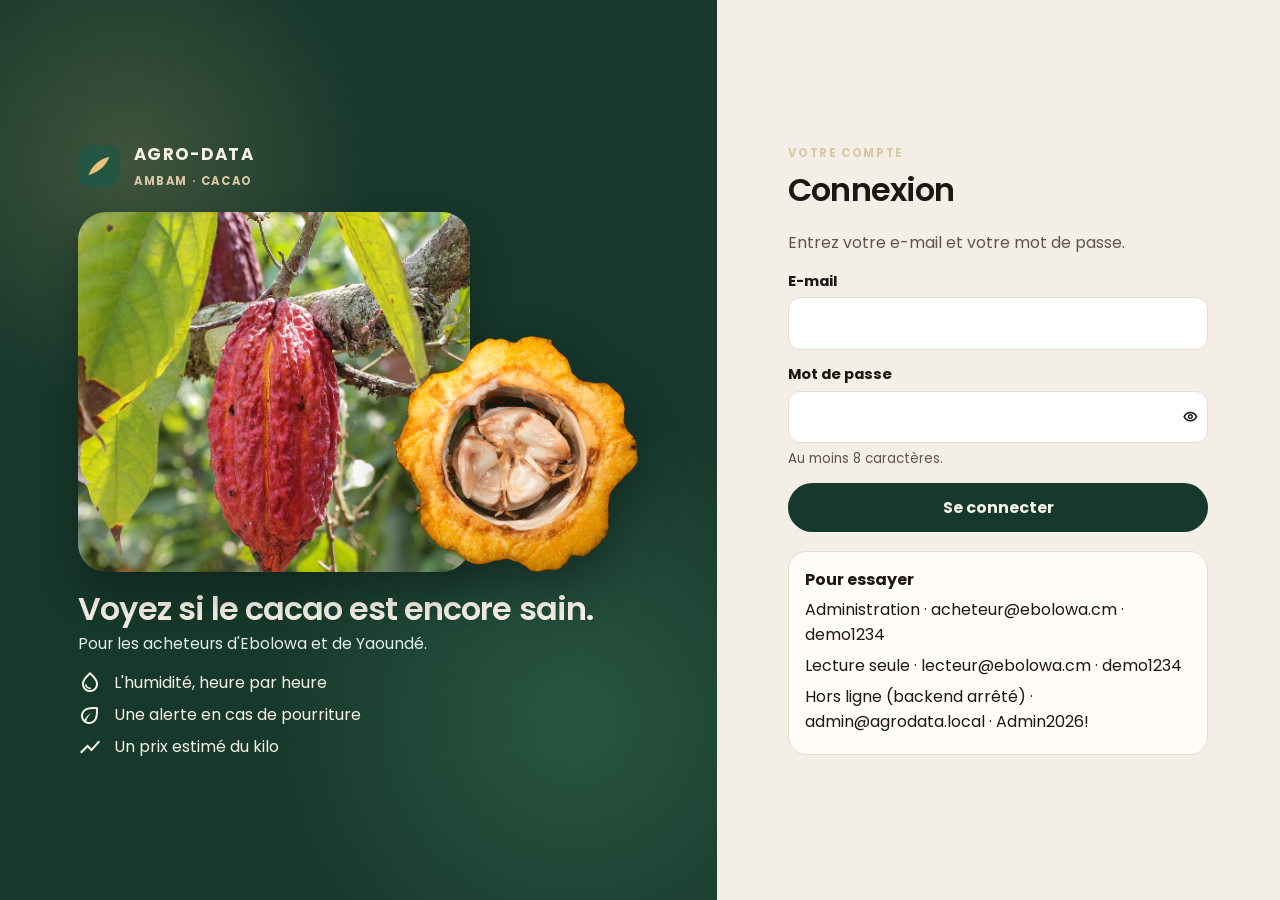
==== commit 2f1565e4: "Aligner le dashboard et le backend sur le cahier des charges du Sprint 4. Le dashboard lisait des do" ====
--- a/dashboard/app.html
+++ b/dashboard/app.html
@@ -89,6 +89,7 @@
   <script src="vendor/jqwidgets/jqxgrid.sort.js"></script>
   <script src="vendor/jqwidgets/jqxgrid.pager.js"></script>
   <script src="vendor/chart.umd.min.js"></script>
+  <script src="config.js"></script>
   <script type="module" src="js/app.js"></script>
 </body>
 </html>
--- a/dashboard/css/app.css
+++ b/dashboard/css/app.css
@@ -364,6 +364,48 @@
 .terrain-tile.tone-modere { background: var(--warn-bg); color: var(--warn); }
 
 .terrain-tile.tone-eleve { background: var(--danger-bg); color: var(--danger); }
+
+.terrain-signal {
+  width: 132px;
+  height: 132px;
+  border-radius: 50%;
+  display: flex;
+  align-items: center;
+  justify-content: center;
+  margin: 0 0 1.2rem;
+  box-shadow: 0 0 0 10px rgba(0, 0, 0, 0.03);
+}
+
+.terrain-signal .material-symbols-outlined { font-size: 76px; }
+
+.terrain-signal.tone-faible { background: var(--ok); color: #fff; }
+
+.terrain-signal.tone-modere { background: var(--warn); color: #fff; }
+
+.terrain-signal.tone-eleve { background: var(--danger); color: #fff; }
+
+.terrain-actions { display: grid; grid-template-columns: 1fr 1fr; gap: 0.9rem; margin: 1rem 0 0; }
+
+.terrain-action {
+  min-height: 96px;
+  border: 1px solid var(--line);
+  border-radius: 24px;
+  background: #fff;
+  color: var(--ink);
+  display: flex;
+  align-items: center;
+  justify-content: center;
+  gap: 0.6rem;
+  font-family: var(--sans);
+  font-size: 1.25rem;
+  cursor: pointer;
+}
+
+.terrain-action .material-symbols-outlined { font-size: 40px; color: var(--ok); }
+
+.terrain-action:hover { border-color: var(--ok); }
+
+.terrain-action:focus-visible { outline: 3px solid var(--ok); outline-offset: 3px; }
 
 .legend { display: flex; gap: 1rem; padding: 0; list-style: none; margin: 1rem 0 0; }
 
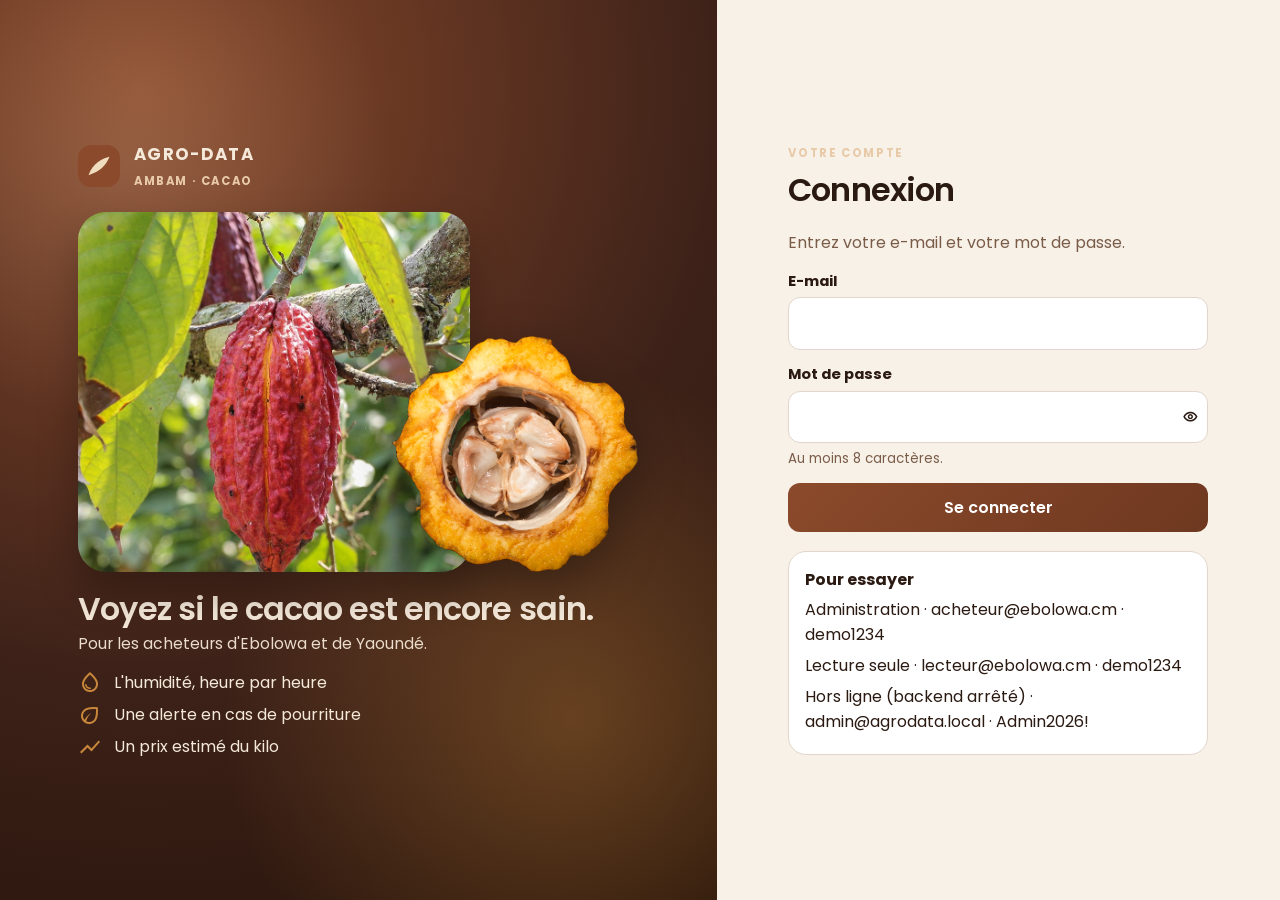
==== commit 66ba10b0: "Reprendre la palette brun/or de la maquette interactive. Le dashboard appliquait encore une palette " ====
--- a/dashboard/app.html
+++ b/dashboard/app.html
@@ -9,7 +9,7 @@
   <meta charset="utf-8">
   <meta name="viewport" content="width=device-width, initial-scale=1">
   <title>Tableau de bord · AGRO-DATA</title>
-  <link rel="icon" href="data:image/svg+xml,%3Csvg xmlns='http://www.w3.org/2000/svg' viewBox='0 0 32 32'%3E%3Crect width='32' height='32' rx='8' fill='%2317382c'/%3E%3Cpath d='M8 23c3-9 11-13 16-14-3 7-7 11-16 14z' fill='%23e7c27a'/%3E%3C/svg%3E">
+  <link rel="icon" href="data:image/svg+xml,%3Csvg xmlns='http://www.w3.org/2000/svg' viewBox='0 0 32 32'%3E%3Crect width='32' height='32' rx='8' fill='%238b4a2b'/%3E%3Cpath d='M8 23c3-9 11-13 16-14-3 7-7 11-16 14z' fill='%23f0ddc0'/%3E%3C/svg%3E">
   <link rel="preconnect" href="https://fonts.googleapis.com">
   <link rel="preconnect" href="https://fonts.gstatic.com" crossorigin>
   <link href="https://fonts.googleapis.com/css2?family=Poppins:wght@400;500;600;700&family=Material+Symbols+Outlined:opsz,wght,FILL,GRAD@24,400,0,0&display=swap" rel="stylesheet">
@@ -27,8 +27,8 @@
     <aside class="sidebar" id="sidebar">
       <div class="brand">
         <svg width="36" height="36" viewBox="0 0 32 32" aria-hidden="true">
-          <rect width="32" height="32" rx="10" fill="#245743"/>
-          <path d="M8 23c3-9 11-13 16-14-3 7-7 11-16 14z" fill="#e7c27a"/>
+          <rect width="32" height="32" rx="10" fill="#8b4a2b"/>
+          <path d="M8 23c3-9 11-13 16-14-3 7-7 11-16 14z" fill="#f0ddc0"/>
         </svg>
         <div>
           <strong>AGRO-DATA</strong>
--- a/dashboard/css/app.css
+++ b/dashboard/css/app.css
@@ -4,22 +4,27 @@
   Bloc : B
 */
 
+/* Palette reprise de la maquette interactive (maquettes/agro-data-maquette.html)
+   et de docs/DESIGN_SYSTEM.md : brun cacao, or, crème. */
 :root {
-  --ink: #1c1915;
-  --muted: #5e564c;
-  --paper: #f3efe6;
-  --card: #fffcf8;
-  --line: #e4dccf;
-  --forest: #17382c;
-  --forest-2: #245743;
-  --gold: #a68455;
-  --ok: #1f7a4d;
-  --ok-bg: #e5f4ec;
-  --warn: #8a5a00;
-  --warn-bg: #fff4d8;
-  --danger: #9d2c2c;
-  --danger-bg: #fdecec;
-  --shadow: 0 18px 40px rgba(28, 25, 21, 0.08);
+  --brown: #8b4a2b;
+  --brown-deep: #3e2219;
+  --brown-mid: #5a3020;
+  --amber: #c8873a;
+  --cream: #f0ddc0;
+
+  --ink: #2b1a12;
+  --muted: #7a5c48;
+  --paper: #f7f1e8;
+  --card: #ffffff;
+  --line: #e2d6cc;
+  --ok: #4f7f3a;
+  --ok-bg: #e8f0e1;
+  --warn: #7a4712;
+  --warn-bg: #f9ead6;
+  --danger: #a63d2f;
+  --danger-bg: #f7e3de;
+  --shadow: 0 10px 28px rgba(62, 34, 25, 0.1);
   --sans: "Poppins", sans-serif;
 }
 
@@ -38,7 +43,7 @@
 
 button, input, select { font: inherit; color: inherit; }
 
-:focus-visible { outline: 2px solid var(--gold); outline-offset: 2px; }
+:focus-visible { outline: 2px solid var(--amber); outline-offset: 2px; }
 
 .sr-only {
   position: absolute;
@@ -67,12 +72,12 @@
   width: 56%;
   height: 100vh;
   overflow: hidden;
-  color: #f6f1e6;
+  color: #f5e9da;
   padding: 2rem 2.4rem;
   background:
-    radial-gradient(circle at 18% 18%, rgba(224, 194, 122, 0.2), transparent 26%),
-    radial-gradient(circle at 80% 80%, rgba(61, 122, 90, 0.45), transparent 34%),
-    var(--forest);
+    radial-gradient(circle at 18% 18%, rgba(240, 221, 192, 0.16), transparent 28%),
+    radial-gradient(circle at 80% 80%, rgba(200, 135, 58, 0.35), transparent 38%),
+    radial-gradient(circle at 20% 10%, #8b4a2b 0, #3e2219 58%, #241209 100%);
   display: flex;
   align-items: center;
   justify-content: center;
@@ -90,13 +95,13 @@
 
 .brand strong { display: block; font-size: 1.05rem; letter-spacing: 0.08em; }
 
-.brand small, .eyebrow { color: #d9c7a4; letter-spacing: 0.14em; text-transform: uppercase; font-size: 0.72rem; font-weight: 700; }
+.brand small, .eyebrow { color: #e8c9a8; letter-spacing: 0.14em; text-transform: uppercase; font-size: 0.72rem; font-weight: 700; }
 
 .hero h1 { font-size: clamp(1.7rem, 2.5vw, 2.45rem); line-height: 1.08; margin: 0 0 0.45rem; }
 
 .hero-copy { flex: 0 0 auto; }
 
-.hero-copy p { color: #e4efe8; font-size: 0.98rem; line-height: 1.45; margin: 0; }
+.hero-copy p { color: #ebdccb; font-size: 0.98rem; line-height: 1.45; margin: 0; }
 
 .pod-stage {
   position: relative;
@@ -131,7 +136,9 @@
 
 .hero-points { list-style: none; padding: 0; margin: 0.85rem 0 0; display: grid; gap: 0.45rem; }
 
-.hero-points li { display: flex; gap: 0.7rem; align-items: center; color: #f6f1e6; }
+.hero-points li { display: flex; gap: 0.7rem; align-items: center; color: #f5e9da; }
+
+.hero-points .material-symbols-outlined { color: var(--amber); }
 
 .login-panel { margin-left: 56%; min-height: 100vh; display: grid; place-items: center; padding: 2rem 1.4rem; }
 
@@ -147,11 +154,13 @@
 
 input, select {
   width: 100%;
-  border: 1px solid var(--line);
-  background: white;
+  border: 1.5px solid var(--line);
+  background: var(--card);
   border-radius: 12px;
   padding: 0.8rem 0.9rem;
 }
+
+input:focus, select:focus { border-color: var(--brown); box-shadow: 0 0 0 3px rgba(200, 135, 58, 0.25); outline: none; }
 
 .password-row { position: relative; }
 
@@ -171,19 +180,20 @@
 
 .btn {
   border: 0;
-  border-radius: 999px;
+  border-radius: 12px;
   padding: 0.75rem 1.15rem;
-  font-weight: 700;
+  font-weight: 600;
   cursor: pointer;
-}
-
-.btn-primary { background: var(--forest); color: #f6f1e6; }
-
-.btn-primary:hover { background: var(--forest-2); }
+  transition: filter 0.2s, transform 0.2s;
+}
+
+.btn-primary { background: linear-gradient(135deg, var(--brown), #6e3820); color: #fff; }
+
+.btn-primary:hover { filter: brightness(1.12); }
 
 .btn-ghost { background: transparent; border: 1px solid var(--line); }
 
-.btn-danger { background: var(--danger); color: white; }
+.btn-danger { background: var(--danger); color: #fff; }
 
 .btn:disabled { opacity: 0.45; cursor: not-allowed; }
 
@@ -221,8 +231,8 @@
   height: 100vh;
   overflow: hidden;
   z-index: 30;
-  background: var(--forest);
-  color: #f6f1e6;
+  background: linear-gradient(180deg, #4a2618, #2e160d);
+  color: #f5e9da;
   padding: 0.85rem 0.75rem;
   display: flex;
   flex-direction: column;
@@ -233,7 +243,9 @@
 
 .sidebar .brand { padding: 0.4rem 0.5rem 1rem; }
 
-.sidebar .brand strong, .sidebar .brand small { color: #f6f1e6; }
+.sidebar .brand strong { color: #fff; }
+
+.sidebar .brand small { color: #d9b99a; }
 
 .side-link {
   display: flex;
@@ -243,20 +255,26 @@
   text-align: left;
   border: 0;
   background: transparent;
-  color: #e7efe9;
-  font-weight: 600;
+  color: #ebd9c5;
+  font-weight: 500;
   padding: 0.52rem 0.75rem;
-  border-radius: 12px;
+  border-radius: 11px;
   cursor: pointer;
 }
 
-.side-link.is-active { background: rgba(255, 252, 248, 0.14); }
+.side-link:hover { background: rgba(255, 255, 255, 0.09); }
+
+.side-link.is-active {
+  background: rgba(255, 255, 255, 0.15);
+  box-shadow: inset 3px 0 0 var(--amber);
+  color: #fff;
+}
 
 .sidebar-foot { margin-top: auto; display: grid; gap: 0.45rem; padding-top: 1rem; }
 
-.sidebar-foot .btn { color: #f6f1e6; border-color: rgba(255, 252, 248, 0.25); }
-
-.mode-label { color: #d9c7a4; margin: 0; font-size: 0.82rem; padding: 0 0.4rem; }
+.sidebar-foot .btn { color: #f5e9da; border-color: rgba(255, 252, 248, 0.25); }
+
+.mode-label { color: #d9b99a; margin: 0; font-size: 0.82rem; padding: 0 0.4rem; }
 
 .workspace { padding: 1.2rem 1.4rem 2rem; min-width: 0; }
 
@@ -268,7 +286,7 @@
 
 .eyebrow { margin: 0 0 0.15rem; }
 
-.user-chip { display: flex; gap: 0.55rem; align-items: center; background: var(--card); border-radius: 999px; padding: 0.35rem 0.85rem 0.35rem 0.45rem; }
+.user-chip { display: flex; gap: 0.55rem; align-items: center; background: var(--card); border: 1px solid var(--line); border-radius: 999px; padding: 0.35rem 0.85rem 0.35rem 0.45rem; }
 
 .user-chip strong, .user-chip small { display: block; }
 
@@ -287,11 +305,11 @@
 
 .kpi { padding: 1rem 1.05rem 1.1rem; box-shadow: var(--shadow); border-top: 4px solid var(--line); }
 
-.tone-faible { border-color: #8fc9aa; }
-
-.tone-modere { border-color: #e2b65a; }
-
-.tone-eleve { border-color: #e09a9a; }
+.tone-faible { border-color: var(--ok); }
+
+.tone-modere { border-color: var(--amber); }
+
+.tone-eleve { border-color: var(--danger); }
 
 .kpi-label { margin: 0; color: var(--muted); font-size: 0.86rem; font-weight: 700; }
 
@@ -319,25 +337,27 @@
 
 .grid-cell.is-hot { color: var(--danger); font-weight: 800; }
 
-.pill { display: inline-flex; border-radius: 999px; padding: 0.12rem 0.55rem; font-size: 0.78rem; font-weight: 800; }
-
-.pill-faible, .pill-ok { background: var(--ok-bg); color: var(--ok); }
-
-.pill-modere { background: var(--warn-bg); color: var(--warn); }
-
-.pill-eleve, .pill-danger { background: var(--danger-bg); color: var(--danger); }
-
-.table-scroll { overflow-x: auto; border: 1px solid var(--line); border-radius: 16px; background: white; }
+.pill { display: inline-flex; border-radius: 999px; padding: 0.15rem 0.6rem; font-size: 0.78rem; font-weight: 600; color: #fff; }
+
+.pill-faible, .pill-ok { background: var(--ok); }
+
+.pill-modere { background: var(--amber); color: var(--ink); }
+
+.pill-eleve, .pill-danger { background: var(--danger); }
+
+.table-scroll { overflow-x: auto; border: 1px solid var(--line); border-radius: 16px; background: var(--card); }
 
 table.data { width: 100%; border-collapse: collapse; min-width: 640px; }
 
 table.data th, table.data td { padding: 0.8rem 0.85rem; text-align: left; vertical-align: middle; }
 
-table.data th { font-size: 0.75rem; letter-spacing: 0.04em; text-transform: uppercase; color: var(--muted); background: #f7f3eb; }
+table.data th { font-size: 0.75rem; letter-spacing: 0.04em; text-transform: uppercase; color: var(--muted); background: #faf5ec; border-bottom: 2px solid var(--line); }
 
 table.data tbody tr { border-top: 1px solid var(--line); }
 
-table.data tbody tr[aria-selected="true"] { background: #e7f2eb; }
+table.data tbody tr:hover { background: rgba(240, 221, 192, 0.45); }
+
+table.data tbody tr[aria-selected="true"] { background: var(--cream); }
 
 .sort-btn { font-weight: 800; letter-spacing: 0.04em; text-transform: uppercase; color: var(--muted); padding: 0; }
 
@@ -380,7 +400,7 @@
 
 .terrain-signal.tone-faible { background: var(--ok); color: #fff; }
 
-.terrain-signal.tone-modere { background: var(--warn); color: #fff; }
+.terrain-signal.tone-modere { background: var(--amber); color: var(--ink); }
 
 .terrain-signal.tone-eleve { background: var(--danger); color: #fff; }
 
@@ -388,10 +408,10 @@
 
 .terrain-action {
   min-height: 96px;
-  border: 1px solid var(--line);
-  border-radius: 24px;
-  background: #fff;
-  color: var(--ink);
+  border: 2px solid var(--line);
+  border-radius: 20px;
+  background: var(--card);
+  color: var(--brown);
   display: flex;
   align-items: center;
   justify-content: center;
@@ -399,13 +419,14 @@
   font-family: var(--sans);
   font-size: 1.25rem;
   cursor: pointer;
-}
-
-.terrain-action .material-symbols-outlined { font-size: 40px; color: var(--ok); }
-
-.terrain-action:hover { border-color: var(--ok); }
-
-.terrain-action:focus-visible { outline: 3px solid var(--ok); outline-offset: 3px; }
+  transition: border-color 0.2s, transform 0.2s;
+}
+
+.terrain-action .material-symbols-outlined { font-size: 40px; color: var(--brown); }
+
+.terrain-action:hover { border-color: var(--amber); transform: translateY(-2px); }
+
+.terrain-action:focus-visible { outline: 3px solid var(--amber); outline-offset: 3px; }
 
 .legend { display: flex; gap: 1rem; padding: 0; list-style: none; margin: 1rem 0 0; }
 
@@ -424,11 +445,11 @@
   color: var(--ink);
 }
 
-.jqx-grid-column-header { background: #f7f3eb !important; font-weight: 800 !important; }
-
-.jqx-grid-cell-selected { background: #e7f2eb !important; color: var(--ink) !important; }
-
-.jqx-fill-state-pressed { background: #e7f2eb !important; }
+.jqx-grid-column-header { background: #faf5ec !important; font-weight: 800 !important; }
+
+.jqx-grid-cell-selected { background: var(--cream) !important; color: var(--ink) !important; }
+
+.jqx-fill-state-pressed { background: var(--cream) !important; }
 
 #toast-root {
   position: fixed;
@@ -446,10 +467,11 @@
   align-items: center;
   min-width: 240px;
   max-width: 380px;
-  background: var(--forest);
-  color: white;
+  background: var(--brown-deep);
+  color: #f5e9da;
   padding: 0.85rem 1rem;
-  border-radius: 16px;
+  border-radius: 12px;
+  border-left: 4px solid var(--amber);
   box-shadow: var(--shadow);
 }
 
@@ -460,14 +482,14 @@
 .modal-backdrop {
   position: fixed;
   inset: 0;
-  background: rgba(22, 18, 14, 0.48);
+  background: rgba(30, 15, 8, 0.55);
   display: grid;
   place-items: center;
   z-index: 40;
   padding: 1rem;
 }
 
-.modal { width: min(480px, 100%); background: var(--card); border-radius: 22px; padding: 1.3rem; position: relative; }
+.modal { width: min(480px, 100%); background: var(--card); border-radius: 18px; padding: 1.3rem; position: relative; box-shadow: var(--shadow); }
 
 .modal h2 { margin: 0 0 0.8rem; }
 
@@ -529,7 +551,7 @@
     z-index: 25;
     border: 0;
     padding: 0;
-    background: rgba(22, 18, 14, 0.48);
+    background: rgba(30, 15, 8, 0.55);
   }
   body.nav-open .nav-backdrop { display: block; }
   .kpi-grid, .chart-grid, .terrain-grid { grid-template-columns: 1fr; }
